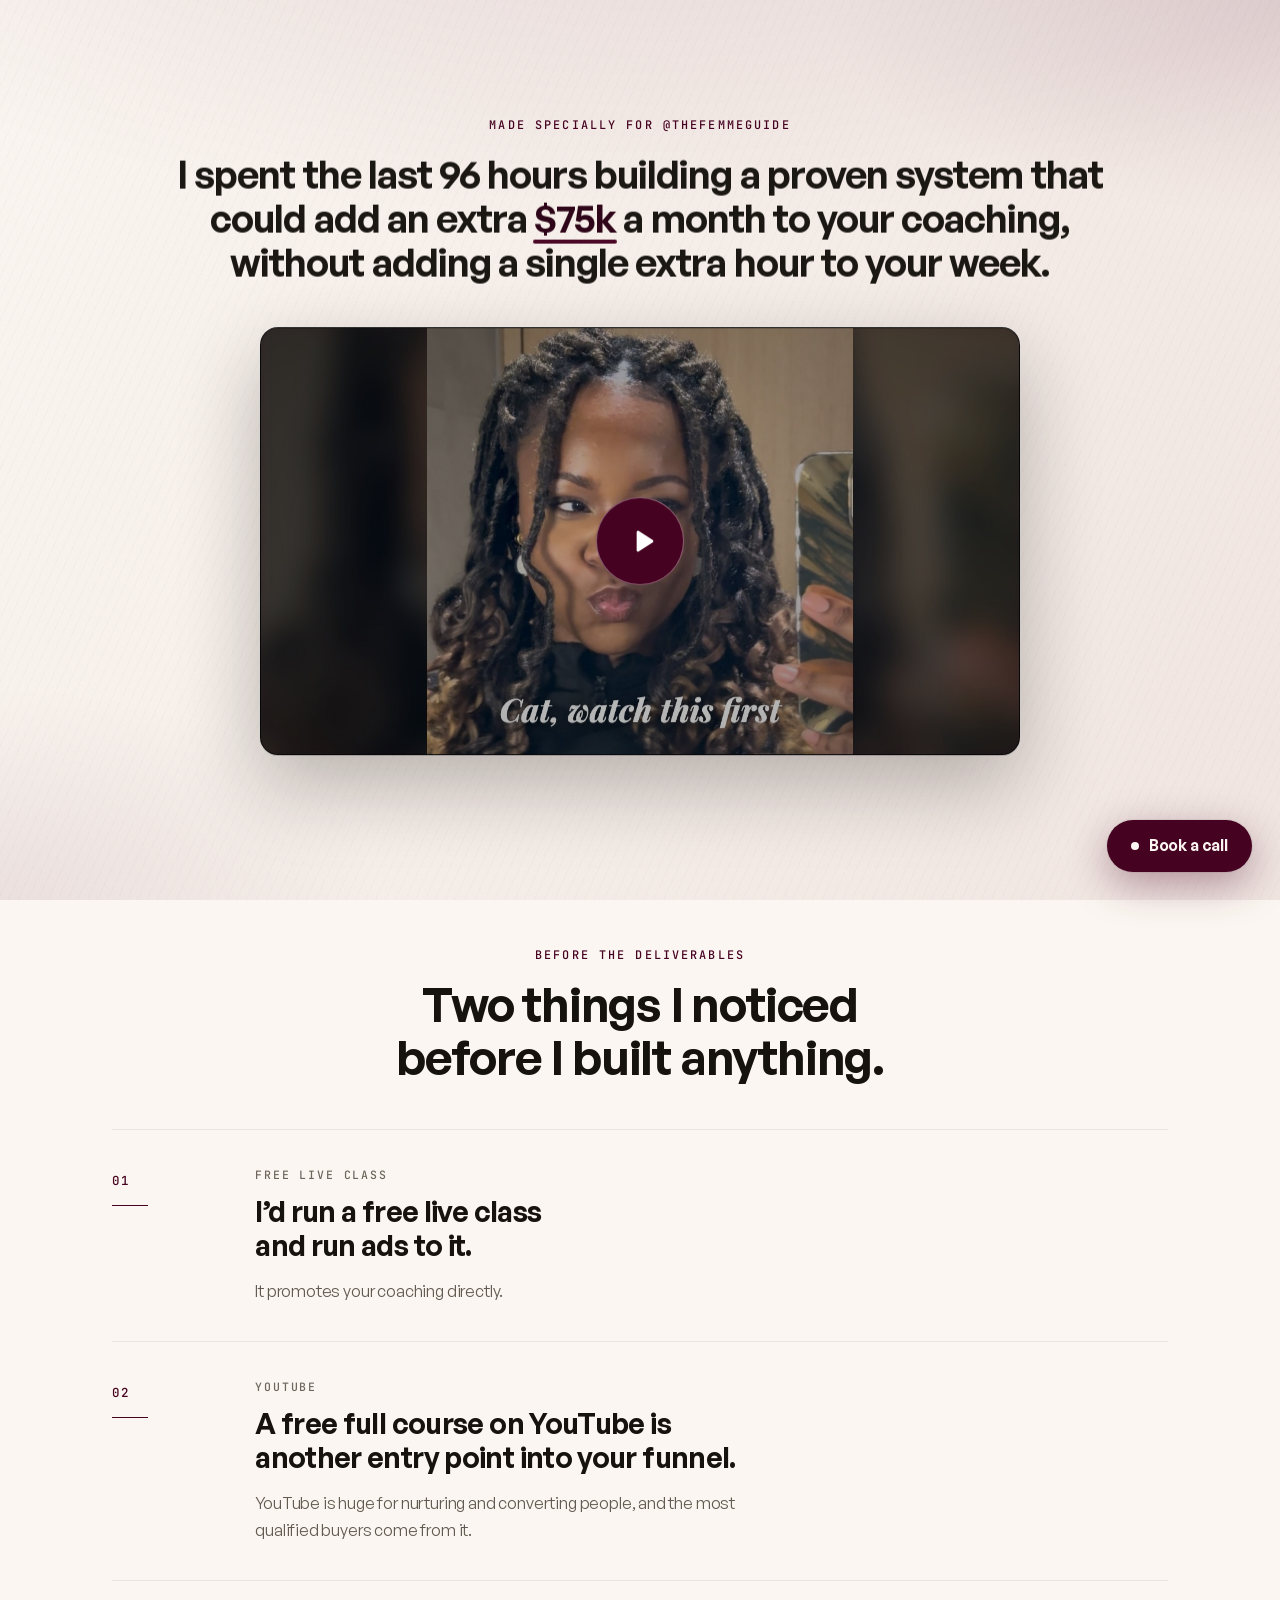
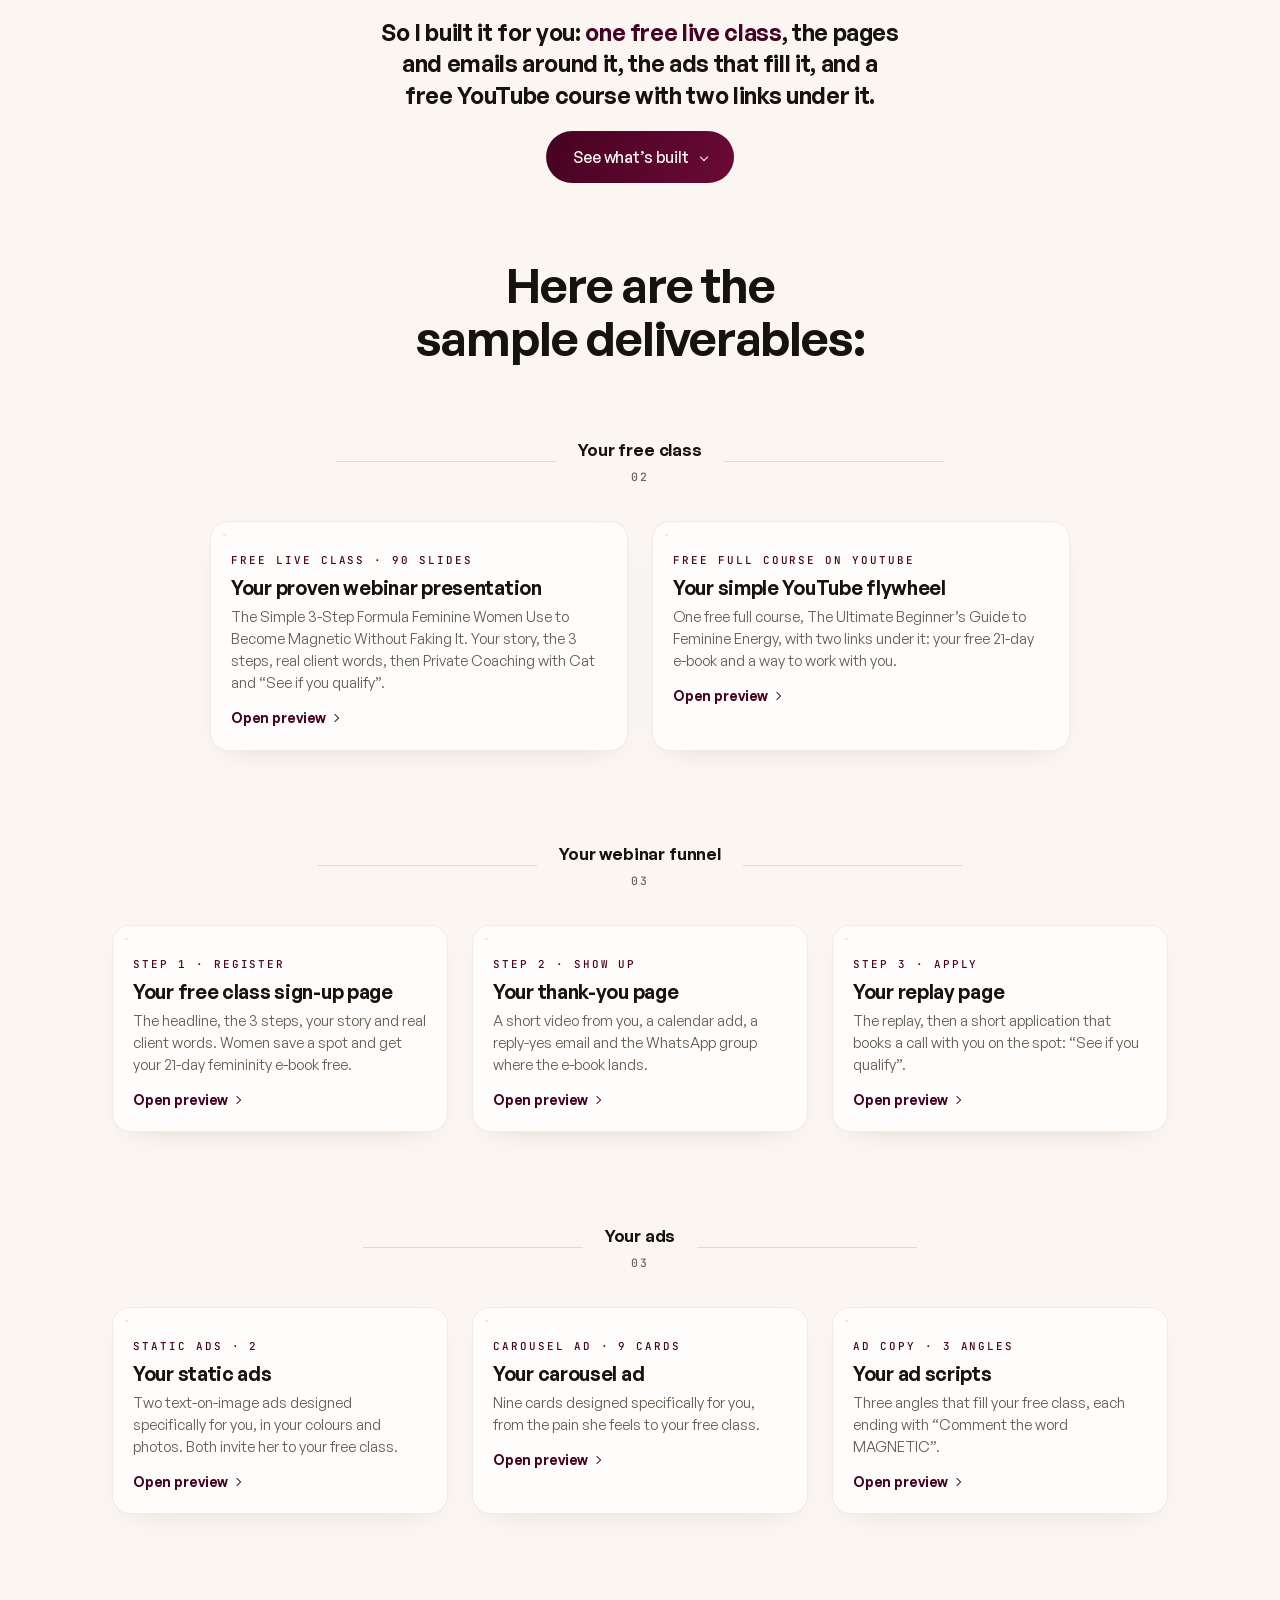
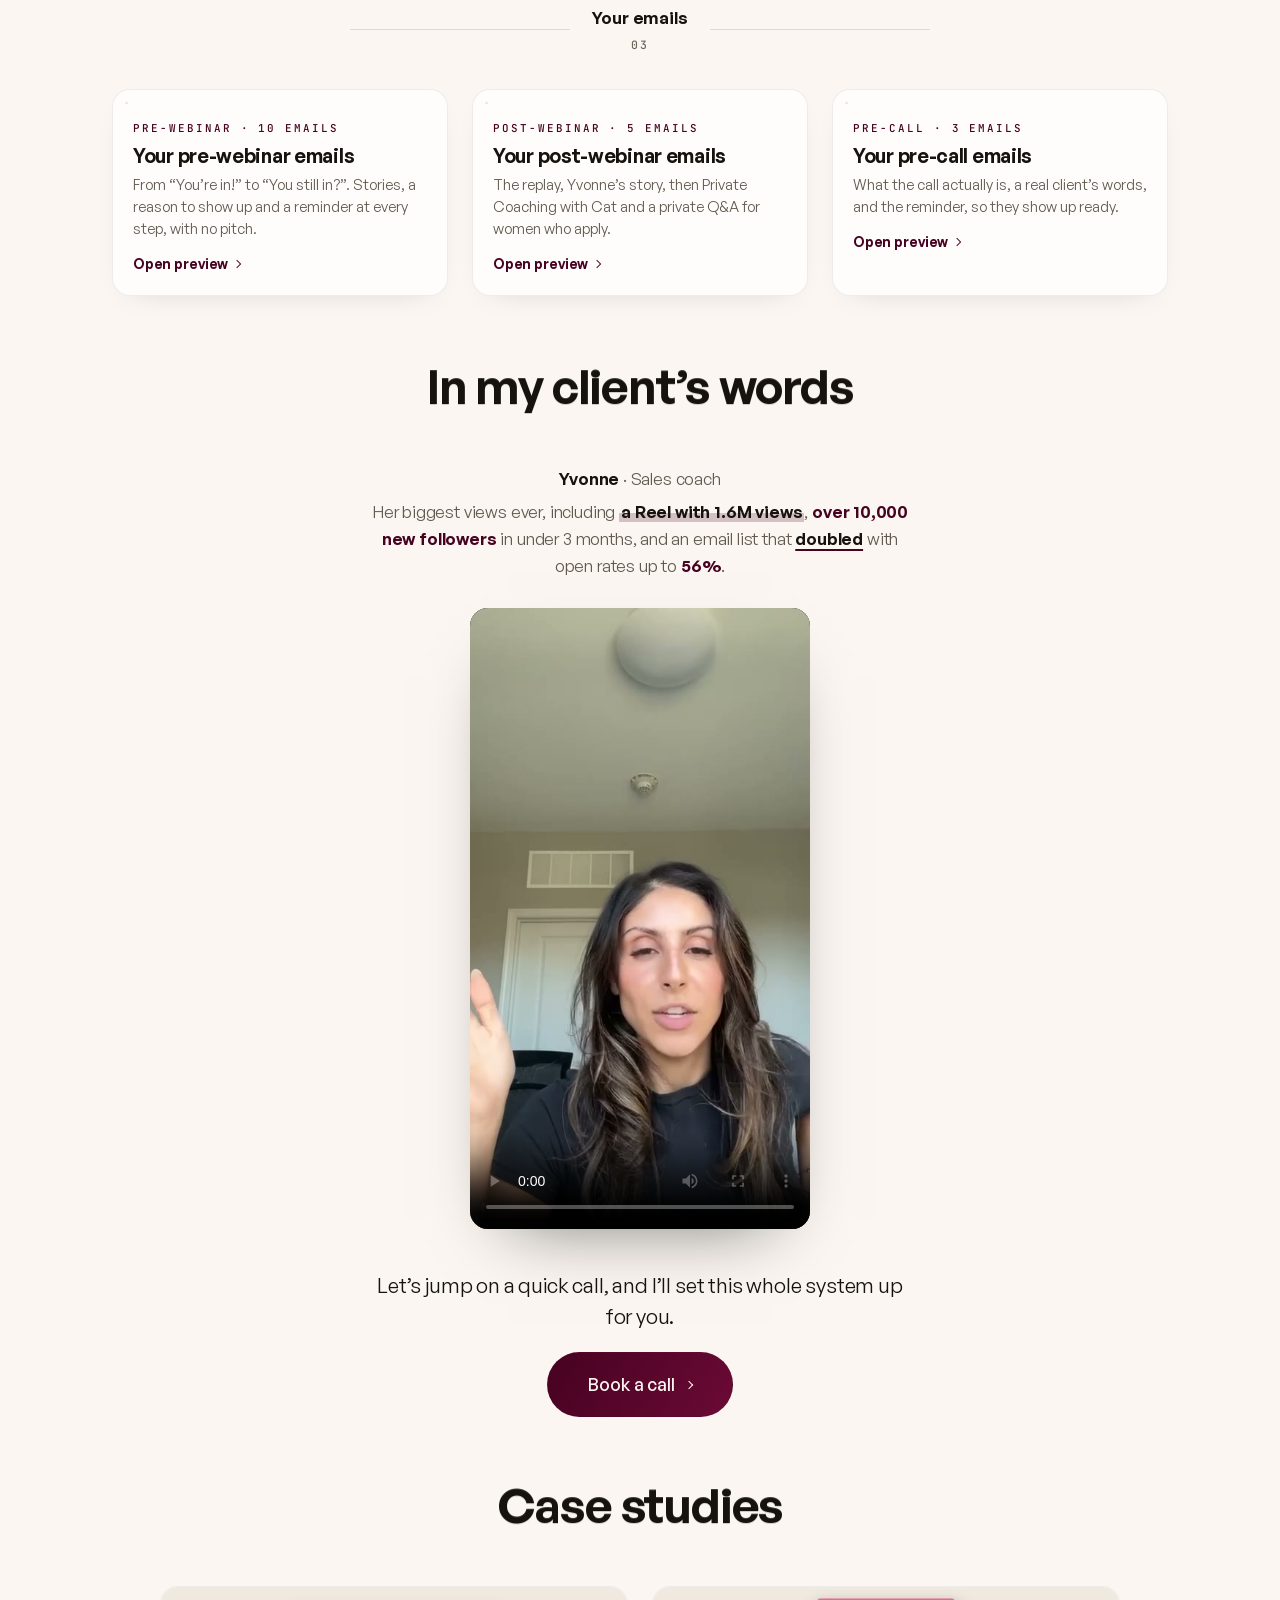
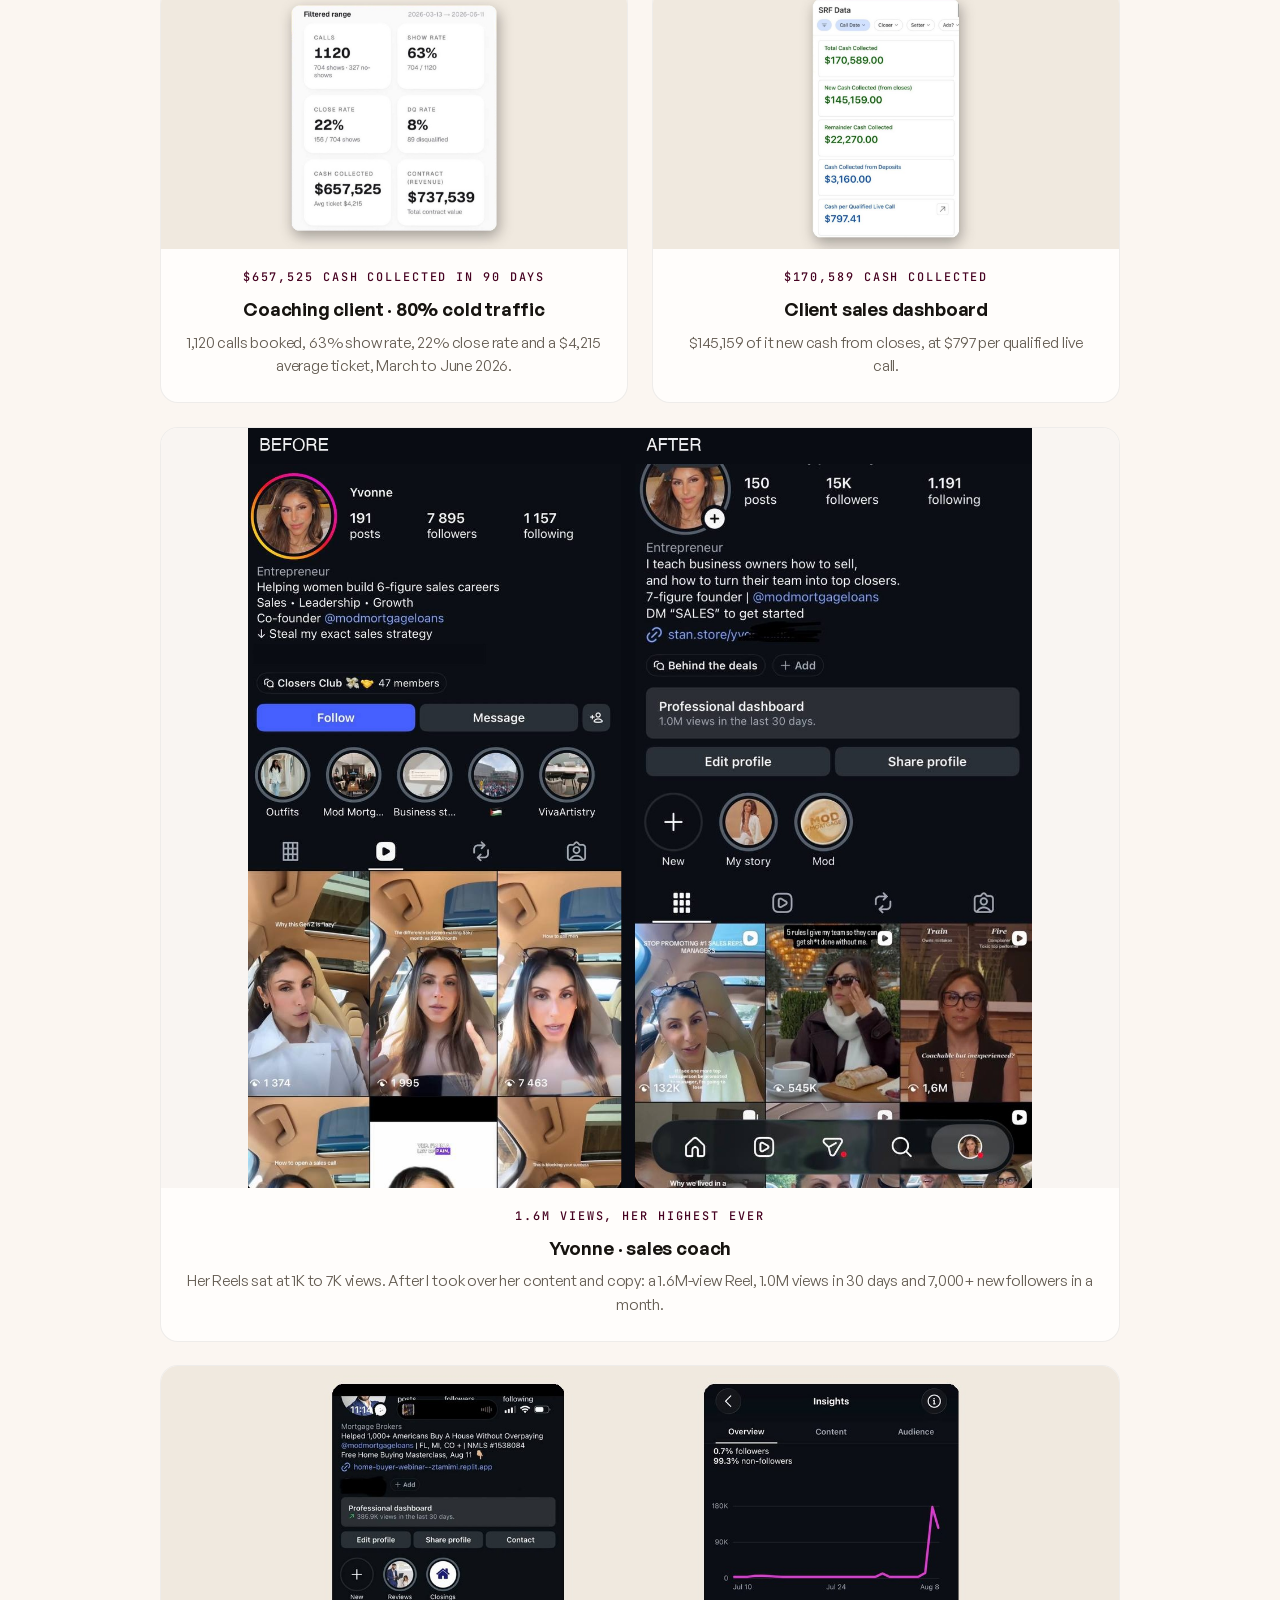
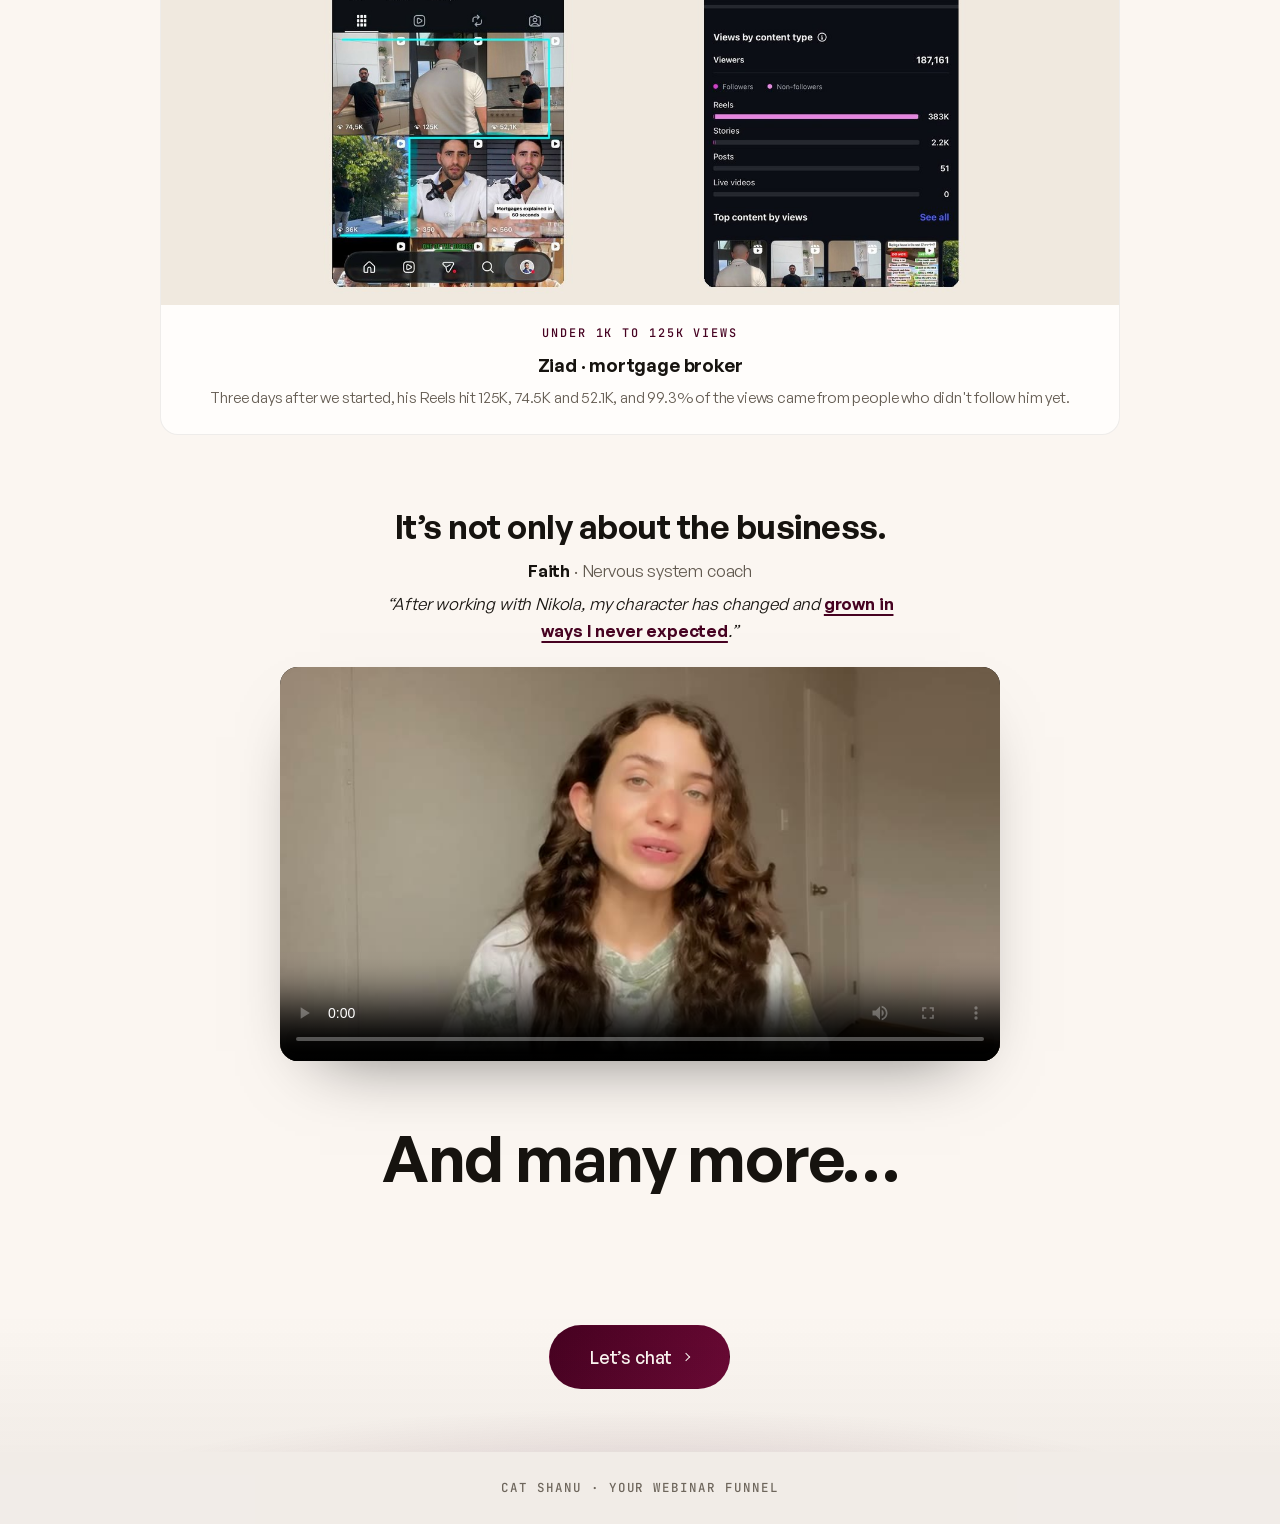
==== index.html @ 3c9f4359 "Hub money figure: $75k a month Co-Authored-By: Claude Opus 5.5 <noreply@anthropic.com>" ====
<!doctype html>
<html lang="en">
<head>
  <meta charset="utf-8" />
  <meta name="viewport" content="width=device-width, initial-scale=1" />
  <title>Cat Webinar Funnel</title>
  <meta name="description" content="Cat, adding an extra $75k a month to your coaching" />
  <meta name="robots" content="noindex" />
  <meta property="og:title" content="Cat, adding an extra $75k a month to your coaching" />
  <meta property="og:description" content="Cat, adding an extra $75k a month to your coaching" />
  <meta property="og:image" content="https://nikola424.github.io/for-catshanu/og.png?v=2" />
  <meta property="og:image:width" content="1200" />
  <meta property="og:image:height" content="630" />
  <meta property="og:url" content="https://nikola424.github.io/for-catshanu/" />
  <meta property="og:type" content="website" />
  <meta name="twitter:card" content="summary_large_image" />
  <meta name="twitter:title" content="Cat, adding an extra $75k a month to your coaching" />
  <meta name="twitter:image" content="https://nikola424.github.io/for-catshanu/og.png?v=2" />
  <!-- Generated per build from the PROSPECT'S logo: node scripts/make_favicon.js {folder} -->
  <link rel="icon" href="assets/img/favicon.png" type="image/png" />
  <link rel="apple-touch-icon" href="assets/img/apple-touch-icon.png" />
  <script>document.documentElement.className += " js";</script>
  <link rel="preconnect" href="https://calendly.com" crossorigin />
  <link rel="preconnect" href="https://assets.calendly.com" crossorigin />
  <link rel="stylesheet" href="assets/vendor/lenis.css" />
  <link rel="stylesheet" href="styles.css?v=2" />
  <script>
    /* ================= SENDER OPTIONS (edit these, nothing else) =================
       heroEmbed   : Loom share URL, Wistia media id/URL, or any iframe src. Empty = native player (assets/video/hero.mp4).
       calendly    : your Calendly event URL. Embedded inline in the "Book a call" section.
       mode        : "funnel" (default, prospect already sells high ticket)
                     | "unaware" (no high-ticket offer yet: shows the designed offer card, swaps the headline, and adds the on-page bridge that walks the creator from "what problem?" to "show me the funnel").
       brand       : optional agency branding. logo (path/URL) and/or name for the top-left lockup; url; footer line.
       caseStudies : optional. [{ youtube: "VIDEO_ID" | image: "path", result: "$48k in 30 days", title: "...", text: "..." }]
    ============================================================================== */
    window.PITCH_CONFIG = {
      heroEmbed: "",
      calendly: "https://calendly.com/nikola-monetisebetter/discovery",
      mode: (new URLSearchParams(location.search).get("mode") || "funnel"),
      brand: { logo: "", name: "", url: "", footer: "" },
      caseStudies: [
        { image: "assets/img/cases/funnel-90d.jpg", result: "$657,525 cash collected in 90 days", title: "Coaching client · 80% cold traffic", text: "1,120 calls booked, 63% show rate, 22% close rate and a $4,215 average ticket, March to June 2026." },
        { image: "assets/img/cases/cash-dashboard.jpg", result: "$170,589 cash collected", title: "Client sales dashboard", text: "$145,159 of it new cash from closes, at $797 per qualified live call." },
        { wide: true, image: "assets/img/cases/yvonne.jpg", result: "1.6M views, her highest ever", title: "Yvonne · sales coach", text: "Her Reels sat at 1K to 7K views. After I took over her content and copy: a 1.6M-view Reel, 1.0M views in 30 days and 7,000+ new followers in a month." },
        { wide: true, image: "assets/img/cases/ziad.jpg", result: "Under 1K to 125K views", title: "Ziad · mortgage broker", text: "Three days after we started, his Reels hit 125K, 74.5K and 52.1K, and 99.3% of the views came from people who didn't follow him yet." }
      ]
    };
  </script>
<script data-topfix>try{if("scrollRestoration" in history)history.scrollRestoration="manual"}catch(e){}addEventListener("load",function(){if(!location.hash){scrollTo(0,0);setTimeout(function(){scrollTo(0,0)},50)}});</script>
<style>.cal-direct{text-align:center;margin-top:16px;font-size:.9rem;opacity:.75}.cal-direct a{text-decoration:underline}</style>
</head>
<body>
  <main id="top">
    <!-- ============================ HERO ============================ -->
    <section class="hero section" id="hero">
      <div class="agency-bar" id="agency-bar"></div>

      <!-- photo-swarm signature: overlay above the already-visible hero, pointer-events none -->
      <div class="swarm" id="swarm" aria-hidden="true">
        <div class="swarm__ph" style="--ox:-60vw;--oy:-40vh;--ix:-34vw;--iy:-18vh;--r:-8deg;left:50%;top:50%"><img src="assets/img/swarm-1.jpg?v=4" alt="" /></div>
        <div class="swarm__ph" style="--ox:60vw;--oy:-40vh;--ix:30vw;--iy:-18vh;--r:8deg;left:50%;top:50%"><img src="assets/img/swarm-2.jpg?v=4" alt="" /></div>
        <div class="swarm__ph" style="--ox:-70vw;--oy:10vh;--ix:-38vw;--iy:8vh;--r:-5deg;left:50%;top:50%"><img src="assets/img/swarm-3.jpg?v=4" alt="" /></div>
        <div class="swarm__ph" style="--ox:70vw;--oy:10vh;--ix:34vw;--iy:8vh;--r:5deg;left:50%;top:50%"><img src="assets/img/swarm-4.jpg?v=4" alt="" /></div>
        <div class="swarm__ph" style="--ox:-55vw;--oy:60vh;--ix:-26vw;--iy:34vh;--r:-6deg;left:50%;top:50%"><img src="assets/img/swarm-5.jpg?v=4" alt="" /></div>
        <div class="swarm__ph" style="--ox:55vw;--oy:60vh;--ix:22vw;--iy:34vh;--r:6deg;left:50%;top:50%"><img src="assets/img/swarm-6.jpg?v=4" alt="" /></div>
      </div>

      <div class="hero__inner container">
        <p class="eyebrow reveal">Made specially for @thefemmeguide</p>
        <h1 class="hero__title reveal" data-mode="funnel">I spent the last 96 hours building a proven system that could add an extra <span class="mark">$75k</span> a month to your coaching, without adding a single extra hour to your week.</h1>

        <!-- Hero video: Loom / Wistia embed when PITCH_CONFIG.heroEmbed is set, else the native player -->
        <div class="hplayer reveal">
          <div class="hplayer__stage" id="hp-stage" data-state="idle">
            <video class="hplayer__video" id="hp-video" playsinline preload="metadata" muted
                   poster="assets/img/hero-poster.jpg?v=6">
              <source src="assets/video/hero.mp4" type="video/mp4" />
              <track id="hp-track" kind="captions" src="assets/video/hero.vtt" srclang="en" label="English" />
            </video>

            <span class="hplayer__scrim" aria-hidden="true"></span>

            <button class="hplayer__big" id="hp-big" type="button" aria-label="Play video">
              <span class="hplayer__big-glow" aria-hidden="true"></span>
              <svg viewBox="0 0 24 24" aria-hidden="true"><path d="M8 5.14v13.72a1 1 0 0 0 1.53.85l10.5-6.86a1 1 0 0 0 0-1.7L9.53 4.3A1 1 0 0 0 8 5.14z"/></svg>
            </button>

            <div class="hplayer__cc" id="hp-cc-text" aria-live="polite"></div>

            <div class="hplayer__bar" id="hp-bar">
              <button class="hp-btn hp-btn--pp" id="hp-play" type="button" aria-label="Play / pause">
                <svg class="hp-i-pause" viewBox="0 0 24 24" aria-hidden="true"><rect x="6" y="5" width="4" height="14" rx="1.2"/><rect x="14" y="5" width="4" height="14" rx="1.2"/></svg>
                <svg class="hp-i-play" viewBox="0 0 24 24" aria-hidden="true"><path d="M8 5.14v13.72a1 1 0 0 0 1.53.85l10.5-6.86a1 1 0 0 0 0-1.7L9.53 4.3A1 1 0 0 0 8 5.14z"/></svg>
              </button>
              <span class="hp-time" id="hp-cur">0:00</span>
              <div class="hp-scrub" id="hp-scrub" role="slider" aria-label="Seek" aria-valuemin="0" aria-valuemax="100" aria-valuenow="0" tabindex="0">
                <div class="hp-scrub__track"><div class="hp-scrub__buf" id="hp-buf"></div><div class="hp-scrub__fill" id="hp-fill"></div></div>
                <div class="hp-scrub__knob" id="hp-knob"></div>
              </div>
              <span class="hp-time hp-time--dur" id="hp-dur">0:00</span>
              <div class="hp-speed">
                <button class="hp-btn hp-btn--speed" id="hp-speed-btn" type="button" aria-label="Playback speed">1.5&times;</button>
                <div class="hp-speed__menu" id="hp-speed-menu" role="menu">
                  <button data-rate="1" type="button" role="menuitem">1&times;</button>
                  <button data-rate="1.25" type="button" role="menuitem">1.25&times;</button>
                  <button data-rate="1.5" class="is-on" type="button" role="menuitem">1.5&times;</button>
                  <button data-rate="2" type="button" role="menuitem">2&times;</button>
                </div>
              </div>
              <button class="hp-btn hp-btn--mute" id="hp-mute" type="button" aria-label="Unmute" aria-pressed="false">
                <svg class="hp-i-muted" viewBox="0 0 24 24" aria-hidden="true"><path d="M4 9v6h4l5 4V5L8 9H4z"/><path d="M17 9.5l4.5 5M21.5 9.5l-4.5 5"/></svg>
                <svg class="hp-i-sound" viewBox="0 0 24 24" aria-hidden="true"><path d="M4 9v6h4l5 4V5L8 9H4z"/><path d="M16.5 8.5a5 5 0 0 1 0 7M19 6a9 9 0 0 1 0 12"/></svg>
              </button>
              <button class="hp-btn hp-btn--full" id="hp-full" type="button" aria-label="Fullscreen">
                <svg viewBox="0 0 24 24" aria-hidden="true"><path d="M8 4H4v4M16 4h4v4M8 20H4v-4M16 20h4v-4"/></svg>
              </button>
            </div>
          </div>
        </div>

        <div class="hero__actions reveal">
          <a class="btn btn--ghost" href="#bridge" data-mode="funnel">Start here <span class="arrow-down" aria-hidden="true"></span></a>
        </div>
      </div>
    </section>

    


    <!-- ====================== AUDIT / BRIDGE ====================== -->
    <section class="section bridge" id="bridge">
      <div class="container">
        <div class="bridge__head">
          <p class="eyebrow reveal">Before the deliverables</p>
          <h2 class="section__title bridge__title reveal">Two things I noticed<br />before I built anything.</h2>
        </div>

        <article class="beat reveal">
          <div class="beat__num"><span class="beat__idx">01</span><span class="beat__rule"></span></div>
          <div class="beat__copy">
            <p class="beat__kicker">Free live class</p>
            <h3 class="beat__title">I&rsquo;d run a free live class and run ads to it.</h3>
            <p class="beat__text">It promotes your coaching directly.</p>
          </div>
        </article>
        <article class="beat reveal">
          <div class="beat__num"><span class="beat__idx">02</span><span class="beat__rule"></span></div>
          <div class="beat__copy">
            <p class="beat__kicker">YouTube</p>
            <h3 class="beat__title">A free full course on YouTube is another entry point into your funnel.</h3>
            <p class="beat__text">YouTube is huge for nurturing and converting people, and the most qualified buyers come from it.</p>
          </div>
        </article>
        <div class="bridge__close reveal">
          <p class="bridge__closing">So I built it for you: <span class="hl">one free live class</span>, the pages and emails around it, the ads that fill it, and a free YouTube course with two links under it.</p>
          <a class="btn btn--primary" href="#deliverables">See what&rsquo;s built <span class="arrow-down" aria-hidden="true"></span></a>
        </div>
      </div>
    </section>

    <!-- ======================= DELIVERABLES ======================== -->
    <section class="section deliverables" id="deliverables">
      <div class="container">
        <h2 class="section__title deliverables__title reveal" data-mode="funnel">Here are the<br />sample deliverables:</h2>

        <div class="group">
          <div class="group__head reveal">
            <span class="group__rule"></span>
            <span class="group__meta"><span class="group__label">Your free class</span><span class="group__count">02</span></span>
            <span class="group__rule"></span>
          </div>
          <div class="grid grid--2">
            <button class="pcard reveal" data-title="Your proven webinar presentation" data-embed="webinar/?v=21" data-noanim>
              <span class="thumb"><span class="thumb__bar"><i></i><i></i><i></i><span class="thumb__url">90 slides · click to advance</span></span><img class="thumb__img" src="assets/img/webinar-preview.jpg?v=22" alt="Your proven webinar presentation preview" loading="lazy" /></span>
              <span class="pcard__body"><span><span class="pcard__kicker">Free live class · 90 slides</span><span class="pcard__title">Your proven webinar presentation</span><span class="pcard__desc">The Simple 3-Step Formula Feminine Women Use to Become Magnetic Without Faking It. Your story, the 3 steps, real client words, then Private Coaching with Cat and &ldquo;See if you qualify&rdquo;.</span></span><span class="pcard__link">Open preview <span class="arrow" aria-hidden="true"></span></span></span>
            </button>
            <button class="pcard reveal" data-title="Your simple YouTube flywheel" data-embed="youtube-flywheel/?v=20">
              <span class="thumb"><span class="thumb__bar"><i></i><i></i><i></i><span class="thumb__url">your free full course</span></span><img class="thumb__img" src="assets/img/flywheel-preview.jpg?v=22" alt="Your simple YouTube flywheel preview" loading="lazy" /></span>
              <span class="pcard__body"><span><span class="pcard__kicker">Free full course on YouTube</span><span class="pcard__title">Your simple YouTube flywheel</span><span class="pcard__desc">One free full course, The Ultimate Beginner&rsquo;s Guide to Feminine Energy, with two links under it: your free 21-day e-book and a way to work with you.</span></span><span class="pcard__link">Open preview <span class="arrow" aria-hidden="true"></span></span></span>
            </button>
          </div>
        </div>
        <div class="group">
          <div class="group__head reveal">
            <span class="group__rule"></span>
            <span class="group__meta"><span class="group__label">Your webinar funnel</span><span class="group__count">03</span></span>
            <span class="group__rule"></span>
          </div>
          <div class="grid grid--3">
            <button class="pcard reveal" data-title="Your free class sign-up page" data-embed="register/?v=20">
              <span class="thumb"><span class="thumb__bar"><i></i><i></i><i></i><span class="thumb__url">thefemmeguide.mykajabi.com/free-class</span></span><img class="thumb__img" src="assets/img/register-preview.jpg?v=21" alt="Your free class sign-up page preview" loading="lazy" /></span>
              <span class="pcard__body"><span><span class="pcard__kicker">Step 1 · Register</span><span class="pcard__title">Your free class sign-up page</span><span class="pcard__desc">The headline, the 3 steps, your story and real client words. Women save a spot and get your 21-day femininity e-book free.</span></span><span class="pcard__link">Open preview <span class="arrow" aria-hidden="true"></span></span></span>
            </button>
            <button class="pcard reveal" data-title="Your thank-you page" data-embed="thank-you/?v=20">
              <span class="thumb"><span class="thumb__bar"><i></i><i></i><i></i><span class="thumb__url">thefemmeguide.mykajabi.com/youre-in</span></span><img class="thumb__img" src="assets/img/thankyou-preview.jpg?v=21" alt="Your thank-you page preview" loading="lazy" /></span>
              <span class="pcard__body"><span><span class="pcard__kicker">Step 2 · Show up</span><span class="pcard__title">Your thank-you page</span><span class="pcard__desc">A short video from you, a calendar add, a reply-yes email and the WhatsApp group where the e-book lands.</span></span><span class="pcard__link">Open preview <span class="arrow" aria-hidden="true"></span></span></span>
            </button>
            <button class="pcard reveal" data-title="Your replay page" data-embed="replay/?v=20">
              <span class="thumb"><span class="thumb__bar"><i></i><i></i><i></i><span class="thumb__url">thefemmeguide.mykajabi.com/replay</span></span><img class="thumb__img" src="assets/img/replay-preview.jpg?v=22" alt="Your replay page preview" loading="lazy" /></span>
              <span class="pcard__body"><span><span class="pcard__kicker">Step 3 · Apply</span><span class="pcard__title">Your replay page</span><span class="pcard__desc">The replay, then a short application that books a call with you on the spot: &ldquo;See if you qualify&rdquo;.</span></span><span class="pcard__link">Open preview <span class="arrow" aria-hidden="true"></span></span></span>
            </button>
          </div>
        </div>

        <div class="group">
          <div class="group__head reveal">
            <span class="group__rule"></span>
            <span class="group__meta"><span class="group__label">Your ads</span><span class="group__count">03</span></span>
            <span class="group__rule"></span>
          </div>
          <div class="grid grid--3">
            <button class="pcard reveal" data-title="Your static ad" data-embed="static-ad/?v=23" data-noanim>
              <span class="thumb"><span class="thumb__bar"><i></i><i></i><i></i><span class="thumb__url">Sponsored · in feed</span></span><img class="thumb__img" src="assets/img/staticad-preview.jpg?v=24" alt="Your static ad preview" loading="lazy" /></span>
              <span class="pcard__body"><span><span class="pcard__kicker">Static ads · 2</span><span class="pcard__title">Your static ads</span><span class="pcard__desc">Two text-on-image ads designed specifically for you, in your colours and photos. Both invite her to your free class.</span></span><span class="pcard__link">Open preview <span class="arrow" aria-hidden="true"></span></span></span>
            </button>
            <button class="pcard reveal" data-title="Your carousel ad" data-embed="carousel/?v=23" data-noanim>
              <span class="thumb"><span class="thumb__bar"><i></i><i></i><i></i><span class="thumb__url">Sponsored · 9 cards</span></span><img class="thumb__img" src="assets/img/carousel-preview.jpg?v=24" alt="Your carousel ad preview" loading="lazy" /></span>
              <span class="pcard__body"><span><span class="pcard__kicker">Carousel ad · 9 cards</span><span class="pcard__title">Your carousel ad</span><span class="pcard__desc">Nine cards designed specifically for you, from the pain she feels to your free class.</span></span><span class="pcard__link">Open preview <span class="arrow" aria-hidden="true"></span></span></span>
            </button>
            <button class="pcard reveal" data-title="Your ad scripts" data-embed="ad-scripts/?v=23" data-noanim>
              <span class="thumb"><span class="thumb__bar"><i></i><i></i><i></i><span class="thumb__url">3 scripts · copy ready</span></span><img class="thumb__img" src="assets/img/adscripts-preview.jpg?v=21" alt="Your ad scripts preview" loading="lazy" /></span>
              <span class="pcard__body"><span><span class="pcard__kicker">Ad copy · 3 angles</span><span class="pcard__title">Your ad scripts</span><span class="pcard__desc">Three angles that fill your free class, each ending with &ldquo;Comment the word MAGNETIC&rdquo;.</span></span><span class="pcard__link">Open preview <span class="arrow" aria-hidden="true"></span></span></span>
            </button>
          </div>
        </div>

        <div class="group">
          <div class="group__head reveal">
            <span class="group__rule"></span>
            <span class="group__meta"><span class="group__label">Your emails</span><span class="group__count">03</span></span>
            <span class="group__rule"></span>
          </div>
          <div class="grid grid--3">
            <button class="pcard reveal" data-title="Your pre-webinar emails" data-embed="pre-webinar/?v=20" data-noanim>
              <span class="thumb"><span class="thumb__bar"><i></i><i></i><i></i><span class="thumb__url">10 emails · sign-up to live</span></span><img class="thumb__img" src="assets/img/emails-pre-preview.jpg?v=21" alt="Your pre-webinar emails preview" loading="lazy" /></span>
              <span class="pcard__body"><span><span class="pcard__kicker">Pre-webinar · 10 emails</span><span class="pcard__title">Your pre-webinar emails</span><span class="pcard__desc">From &ldquo;You&rsquo;re in!&rdquo; to &ldquo;You still in?&rdquo;. Stories, a reason to show up and a reminder at every step, with no pitch.</span></span><span class="pcard__link">Open preview <span class="arrow" aria-hidden="true"></span></span></span>
            </button>
            <button class="pcard reveal" data-title="Your post-webinar emails" data-embed="post-webinar/?v=20" data-noanim>
              <span class="thumb"><span class="thumb__bar"><i></i><i></i><i></i><span class="thumb__url">5 emails · replay to apply</span></span><img class="thumb__img" src="assets/img/emails-post-preview.jpg?v=21" alt="Your post-webinar emails preview" loading="lazy" /></span>
              <span class="pcard__body"><span><span class="pcard__kicker">Post-webinar · 5 emails</span><span class="pcard__title">Your post-webinar emails</span><span class="pcard__desc">The replay, Yvonne&rsquo;s story, then Private Coaching with Cat and a private Q&amp;A for women who apply.</span></span><span class="pcard__link">Open preview <span class="arrow" aria-hidden="true"></span></span></span>
            </button>
            <button class="pcard reveal" data-title="Your pre-call emails" data-embed="pre-call/?v=20" data-noanim>
              <span class="thumb"><span class="thumb__bar"><i></i><i></i><i></i><span class="thumb__url">3 emails · booked to call</span></span><img class="thumb__img" src="assets/img/emails-call-preview.jpg?v=21" alt="Your pre-call emails preview" loading="lazy" /></span>
              <span class="pcard__body"><span><span class="pcard__kicker">Pre-call · 3 emails</span><span class="pcard__title">Your pre-call emails</span><span class="pcard__desc">What the call actually is, a real client&rsquo;s words, and the reminder, so they show up ready.</span></span><span class="pcard__link">Open preview <span class="arrow" aria-hidden="true"></span></span></span>
            </button>
          </div>
        </div>
      </div>
    </section>

    <!-- ========================= CASE STUDIES (optional) ========================= -->

    <!-- ========================= CLIENT TESTIMONIAL ========================= -->
    <section class="section testimonial" id="testimonial">
      <div class="container">
        <h2 class="section__title case-studies__title reveal">In my client&rsquo;s words</h2>
        <div class="vt-head reveal">
          <p class="vt-who"><b>Yvonne</b> &middot; Sales coach</p>
          <p class="vt-desc">Her biggest views ever, including <span class="hl-bg">a Reel with 1.6M views</span>, <span class="hl">over 10,000 new followers</span> in under 3 months, and an email list that <u class="ul">doubled</u> with open rates up to <span class="hl">56%</span>.</p>
        </div>
        <figure class="vt reveal">
          <video controls playsinline preload="metadata" poster="assets/img/testimonial-poster.jpg" src="assets/video/testimonial.mp4"></video>
        </figure>
        <div class="vt-cta reveal"><p class="vt-cta__line">Let&rsquo;s jump on a quick call, and I&rsquo;ll set this whole system up for you.</p><a class="btn btn--primary" href="https://calendly.com/nikola-monetisebetter/discovery" target="_blank" rel="noopener">Book a call <span class="arrow" aria-hidden="true"></span></a></div>
      </div>
      <style>
        .vt-cta { display: flex; flex-direction: column; align-items: center; gap: 20px; margin-top: 40px; text-align: center; }
        .vt-cta__line { margin: 0; max-width: 46ch; font-size: clamp(1.1rem, 2.2vw, 1.3rem); line-height: 1.5; color: var(--text); }
        .vt-cta .btn { font-size: 1.1rem; padding: 18px 40px; }
        .testimonial { padding-top: 0; }
        .vt-head { max-width: 760px; margin: 0 auto 28px; text-align: center; display: grid; gap: 8px; }
        .vt-who { margin: 0; font-size: 1.05rem; color: var(--text-2); }
        .vt-who b { color: var(--text); }
        .vt-desc { margin: 0 auto; max-width: 54ch; font-size: 1.05rem; line-height: 1.6; color: var(--text-2); }
        .vt-desc .hl, .vt-desc .hl-bg, .vt-desc .ul { font-weight: 700; color: var(--text); }
        .vt-desc .hl { color: var(--accent); }
        .vt-desc .hl-bg { background: linear-gradient(transparent 55%, color-mix(in srgb, var(--accent) 22%, transparent) 55%); padding: 0 2px; }
        .vt-desc .ul { text-decoration: underline; text-decoration-color: var(--accent); text-decoration-thickness: 2px; text-underline-offset: 4px; }
        .vt { max-width: 340px; margin: 0 auto; display: grid; gap: 16px; }
        .vt video { width: 100%; aspect-ratio: 464 / 848; border-radius: var(--radius); background: #000; display: block; box-shadow: 0 30px 70px -40px rgba(0,0,0,.6); }
        .vt figcaption { text-align: center; font-size: 1rem; line-height: 1.55; color: var(--text-2); }
      </style>
    </section>

    <!-- ============================ BOOK A CALL ============================ -->

    <section class="section case-studies" id="case-studies">
      <div class="container">
        <h2 class="section__title case-studies__title reveal">Case studies</h2>
        <div class="cs-grid"></div>
        <div class="faith reveal">
          <p class="faith-k">It&rsquo;s not only about the business.</p>
          <p class="faith-who"><b>Faith</b> &middot; Nervous system coach</p>
          <p class="faith-desc">&ldquo;After working with Nikola, my character has changed and <span class="fu fu--b">grown in ways I never expected</span>.&rdquo;</p>
          <video controls playsinline preload="metadata" poster="assets/img/faith-poster.jpg" src="assets/video/faith.mp4"></video>
        </div>
        <style>
          .faith { max-width: 720px; margin: clamp(48px, 8vh, 80px) auto 0; text-align: center; display: grid; gap: 8px; }
          .faith-k { margin: 0 0 4px; font-family: var(--display); font-weight: 700; font-size: clamp(1.5rem, 3.5vw, 2.1rem); letter-spacing: -0.015em; line-height: 1.15; color: var(--text); }
          .faith-who { margin: 0; font-size: 1.05rem; color: var(--text-2); }
          .faith-who b { color: var(--text); }
          .faith-desc { margin: 0 auto 14px; max-width: 54ch; font-size: 1.05rem; line-height: 1.6; color: var(--text-2); }
          .faith-desc { font-style: italic; color: var(--text); }
          .faith .fu { text-decoration: underline; text-decoration-color: var(--accent); text-decoration-thickness: 3px; text-underline-offset: 6px; }
          .faith .fu--b { font-weight: 700; font-style: normal; color: var(--accent); text-decoration-thickness: 2px; text-underline-offset: 4px; }
          .faith video { width: 100%; aspect-ratio: 848 / 464; border-radius: var(--radius); background: #000; display: block; box-shadow: 0 30px 70px -40px rgba(0,0,0,.6); }
        </style>
        <p class="cs-more reveal">And many more&hellip;</p>
        <style>.cs-more { margin: clamp(40px, 7vh, 72px) 0 0; text-align: center; font-family: var(--display); font-weight: 700; font-size: clamp(2.2rem, 6vw, 4rem); letter-spacing: -0.02em; line-height: 1.05; color: var(--text); }</style>
      </div>
    </section>

    <section class="section cta" id="cta">
      <div class="container cta__wrap">
        <a class="btn btn--primary cta__btn reveal" href="https://calendly.com/nikola-monetisebetter/discovery" target="_blank" rel="noopener">Let&rsquo;s chat <span class="arrow" aria-hidden="true"></span></a>
        <style>.cta__btn { margin-top: 8px; font-size: 1.1rem; padding: 18px 40px; }</style>
      </div>
    </section>
  </main>

  <!-- ========================== STICKY CTA ======================== -->
  <a class="stickycta" id="sticky-cta" href="https://calendly.com/nikola-monetisebetter/discovery" target="_blank" rel="noopener">
    <span class="stickycta__dot" aria-hidden="true"></span>
    <span class="stickycta__label">Book a call</span>
  </a>

  <!-- ============================ FOOTER ========================== -->
  <footer class="footer">
    <div class="container footer__inner">
      <span class="footer__note" id="footer-note">Cat Shanu · Your webinar funnel</span>
    </div>
  </footer>

  <!-- ============================ LIGHTBOX ======================== -->
  <div class="lightbox" id="lightbox" aria-hidden="true" role="dialog" aria-modal="true" aria-label="Deliverable preview">
    <button class="lightbox__close" id="lightbox-close" aria-label="Close preview">&times;</button>
    <div class="lightbox__inner">
      <div class="lightbox__stage" id="lightbox-stage"></div>
      <p class="lightbox__title" id="lightbox-title"></p>
    </div>
  </div>

  <script>
    // mode switch (funnel | unaware): an element shows when its data-mode list contains the mode
    (function () {
      var m = (window.PITCH_CONFIG && window.PITCH_CONFIG.mode) || "funnel";
      document.querySelectorAll("[data-mode]").forEach(function (el) { el.hidden = el.getAttribute("data-mode").split(/\s+/).indexOf(m) === -1; });
    })();
  </script>
  <script src="assets/vendor/lenis.min.js"></script>
  <script src="assets/vendor/gsap.min.js"></script>
  <script src="assets/vendor/ScrollTrigger.min.js"></script>
  <script src="main.js"></script>
</body>
</html>
---- assets/vendor/lenis.css ----
html.lenis,html.lenis body{height:auto}.lenis.lenis-smooth{scroll-behavior:auto!important}.lenis.lenis-smooth [data-lenis-prevent]{overscroll-behavior:contain}.lenis.lenis-stopped{overflow:hidden}.lenis.lenis-smooth iframe{pointer-events:none}
---- styles.css ----
/* =========================================================================
   Cat Shanu · pitch site (system A, Nikola wrapper)
   Light, quiet luxury: warm ivory paper, ink, one deep bordeaux (her
   portrait). General Sans + JetBrains Mono eyebrows.
   ========================================================================= */

@font-face { font-family: "General Sans"; src: url("assets/fonts/general-sans-400.woff2") format("woff2"); font-weight: 400; font-style: normal; font-display: swap; }
@font-face { font-family: "General Sans"; src: url("assets/fonts/general-sans-500.woff2") format("woff2"); font-weight: 500; font-style: normal; font-display: swap; }
@font-face { font-family: "General Sans"; src: url("assets/fonts/general-sans-600.woff2") format("woff2"); font-weight: 600 700; font-style: normal; font-display: swap; }
@font-face { font-family: "JetBrains Mono"; src: url("assets/fonts/jbmono-500.woff2") format("woff2"); font-weight: 400 600; font-style: normal; font-display: swap; }

:root {
  --bg: #fbf6f1;
  --bg-2: #f1e6e2;
  --surface: #fffdfb;
  --surface-2: #f9f5f2;
  --line: rgba(22, 19, 15, 0.12);
  --line-soft: rgba(22, 19, 15, 0.07);

  --text: #16130f;
  --text-2: #625a50;
  --text-3: #6e665c;

  --accent: #460221;
  --accent-2: #6b0a35;
  --accent-deep: #2a0114;
  --accent-ink: #fbf6f1;
  --accent-soft: rgba(70,2,33, 0.10);

  --font: "General Sans", -apple-system, BlinkMacSystemFont, "SF Pro Display", "Segoe UI", Roboto, Helvetica, Arial, sans-serif;
  --display: "General Sans", -apple-system, BlinkMacSystemFont, sans-serif;
  --mono: "JetBrains Mono", ui-monospace, SFMono-Regular, Menlo, monospace;

  --container: 1120px;
  --gutter: clamp(20px, 5vw, 32px);
  --section-y: clamp(48px, 7vh, 84px);
  --radius: 18px;
  --ease: cubic-bezier(0.16, 1, 0.3, 1);
}

/* --------------------------------- Base --------------------------------- */
[hidden] { display: none !important; } /* mode-switched elements must stay hidden even when a component sets display */
* { box-sizing: border-box; }
html { background: var(--bg); -webkit-text-size-adjust: 100%; }
/* page canvas: light corner tech-frame accents + brushed diagonal streaks (gradients.md #10 + #9) */
body::before { content: ""; position: fixed; inset: 0; z-index: -2; pointer-events: none;
  background:
    radial-gradient(60% 40% at 100% 0%, rgba(70,2,33, 0.10), transparent 60%),
    radial-gradient(50% 40% at 0% 100%, rgba(70,2,33, 0.07), transparent 60%),
    repeating-linear-gradient(115deg, rgba(22, 19, 15, 0.018) 0 1px, transparent 1px 9px),
    linear-gradient(115deg, var(--bg), var(--bg-2)); }
body::after { content: ""; position: fixed; inset: 0; z-index: -1; pointer-events: none; opacity: 0.035;
  background-image: url("data:image/svg+xml,%3Csvg xmlns='http://www.w3.org/2000/svg' width='140' height='140'%3E%3Cfilter id='n'%3E%3CfeTurbulence type='fractalNoise' baseFrequency='0.8' numOctaves='2' stitchTiles='stitch'/%3E%3C/filter%3E%3Crect width='100%25' height='100%25' filter='url(%23n)'/%3E%3C/svg%3E"); background-size: 140px 140px; }
body {
  margin: 0;
  background: transparent;
  color: var(--text);
  font-family: var(--font);
  font-size: 17px;
  line-height: 1.5;
  letter-spacing: -0.01em;
  -webkit-font-smoothing: antialiased;
  -moz-osx-font-smoothing: grayscale;
  overflow-x: hidden;
}
img, svg { display: block; max-width: 100%; }
a { color: inherit; text-decoration: none; }
::selection { background: var(--accent); color: var(--accent-ink); }

.container {
  width: 100%;
  max-width: var(--container);
  margin-inline: auto;
  padding-inline: var(--gutter);
}
.section { padding-block: var(--section-y); position: relative; }

/* ------------------------------ Typography ------------------------------ */
.eyebrow {
  margin: 0 0 18px;
  font-family: var(--mono);
  font-size: 0.74rem;
  font-weight: 500;
  letter-spacing: 0.18em;
  text-transform: uppercase;
  color: var(--accent);
}
.section__title {
  margin: 0;
  font-family: var(--display);
  font-size: clamp(2rem, 5vw, 3rem);
  font-weight: 700;
  line-height: 1.1;
  letter-spacing: -0.025em;
}

/* Small directional arrows */
.arrow, .arrow-down {
  display: inline-block;
  width: 6px;
  height: 6px;
  border-right: 1.6px solid currentColor;
  border-bottom: 1.6px solid currentColor;
  vertical-align: middle;
  margin-left: 7px;
  transition: transform 0.3s var(--ease);
}
.arrow { transform: rotate(-45deg); }
.arrow-down { transform: rotate(45deg); margin-left: 8px; }

/* -------------------------------- Reveal -------------------------------- */
.reveal {
  opacity: 0;
  transform: translateY(28px) scale(0.985);
  transition: opacity 1s var(--ease), transform 1s var(--ease);
  will-change: opacity, transform;
}
.reveal.is-in { opacity: 1; transform: none; }
.hero__inner .reveal:nth-child(1) { transition-delay: 0.05s; }
.hero__inner .reveal:nth-child(2) { transition-delay: 0.18s; }
.hero__inner .reveal:nth-child(3) { transition-delay: 0.3s; }

/* -------------------------------- Buttons ------------------------------- */
.btn {
  display: inline-flex;
  align-items: center;
  justify-content: center;
  gap: 4px;
  padding: 13px 26px;
  border-radius: 980px;
  font-size: 1rem;
  font-weight: 500;
  letter-spacing: -0.01em;
  border: 1px solid transparent;
  cursor: pointer;
  transition: transform 0.3s var(--ease), background 0.3s var(--ease),
    border-color 0.3s var(--ease), opacity 0.3s var(--ease), box-shadow 0.3s var(--ease);
}
.btn:active { transform: scale(0.97); }
.btn--primary { background: linear-gradient(120deg, var(--accent), var(--accent-2)); color: var(--accent-ink); position: relative; overflow: hidden; }
.btn--primary::after { content: ""; position: absolute; inset: 0; transform: translateX(-120%); background: linear-gradient(120deg, transparent, rgba(255, 255, 255, 0.28), transparent); transition: transform 0.6s var(--ease); }
.btn--primary:hover { transform: translateY(-2px); box-shadow: 0 14px 36px -10px rgba(70,2,33, 0.45); }
.btn--primary:hover::after { transform: translateX(120%); }
.btn--ghost { background: transparent; color: var(--text); border-color: var(--line); }
.btn--ghost:hover { border-color: var(--accent); color: var(--accent); transform: translateY(-2px); }
.btn--lg { padding: 17px 40px; font-size: 1.1rem; }

/* --------------------------------- Hero --------------------------------- */
.hero {
  text-align: center;
  padding-top: clamp(80px, 13vh, 148px);
  padding-bottom: clamp(24px, 4vh, 48px);
  overflow: hidden;
}
.hero::before {
  content: "";
  position: absolute;
  inset: -10% -5% 0 -5%;
  background: radial-gradient(120% 70% at 50% -10%, rgba(70,2,33, 0.10), transparent 60%);
  pointer-events: none;
  animation: glowDrift 16s ease-in-out infinite alternate;
}
.hero__inner { position: relative; }
.hero__title {
  margin: 0 auto;
  max-width: 1080px;
  font-family: var(--display);
  font-size: clamp(1.7rem, 3vw, 2.4rem);
  text-wrap: balance;
  font-weight: 700;
  line-height: 1.14;
  letter-spacing: -0.025em;
}
/* Word-by-word reveal (applied once JS splits the headline) */
.hero__title.split { opacity: 1; transform: none; transition: none; } /* the words carry the entrance; no transition on the h1 itself so GSAP never samples a half-way state */
.hero__title .word {
  display: inline-block;
  opacity: 0;
  transform: translateY(0.42em);
  filter: blur(6px);
  transition: opacity 0.7s var(--ease), transform 0.7s var(--ease), filter 0.7s var(--ease);
  will-change: opacity, transform, filter;
}
.hero__title.is-in .word { opacity: 1; transform: none; filter: blur(0); }

.mark { position: relative; white-space: nowrap; color: var(--accent-deep); }
.mark::after {
  content: "";
  position: absolute;
  left: -1px; right: -1px; bottom: -0.04em;
  height: 0.09em;
  background: var(--accent);
  border-radius: 3px;
  transform: scaleX(0);
  transform-origin: left;
  transition: transform 0.8s var(--ease) 0.5s;
}
.hero__title.is-in .mark::after { transform: scaleX(1); }

.hero__actions { margin-top: 40px; display: flex; justify-content: center; }
.hero__actions .arrow-down { animation: chevBob 2.2s var(--ease) infinite; }

/* -------------------------------- Player -------------------------------- */
.hplayer { margin: 44px auto 0; max-width: 760px; }
.hplayer__stage {
  position: relative; aspect-ratio: 16 / 9; border-radius: var(--radius);
  overflow: hidden; background: #05060a; border: 1px solid var(--line);
  box-shadow: 0 30px 80px rgba(22, 19, 15, 0.28);
}
.hplayer__video { position: absolute; inset: 0; width: 100%; height: 100%; object-fit: cover; display: block; background: #05060a; }

/* dark scrim behind the big play button (idle only) */
.hplayer__scrim { position: absolute; inset: 0; pointer-events: none; transition: opacity 0.45s var(--ease);
  background: radial-gradient(120% 120% at 50% 45%, rgba(0,0,0,0.12), rgba(0,0,0,0.55)); }
.hplayer__stage:not([data-state="idle"]) .hplayer__scrim { opacity: 0; }

/* big centered play */
.hplayer__big { position: absolute; top: 50%; left: 50%; transform: translate(-50%, -50%);
  width: 88px; height: 88px; border-radius: 50%; cursor: pointer; display: grid; place-items: center;
  border: 1px solid rgba(255,255,255,0.35); background: var(--accent); backdrop-filter: blur(8px);
  transition: transform 0.4s var(--ease), background 0.4s var(--ease), opacity 0.4s var(--ease), border-color 0.4s var(--ease); }
.hplayer__big svg { width: 32px; height: 32px; fill: #fff; margin-left: 4px; position: relative; z-index: 1; }
.hplayer__big-glow { position: absolute; inset: 0; border-radius: 50%; animation: hpPulse 2.8s ease-out infinite; }
.hplayer__big:hover { transform: translate(-50%, -50%) scale(1.07); background: var(--accent-2); border-color: #fff; }
.hplayer__stage:not([data-state="idle"]) .hplayer__big { opacity: 0; pointer-events: none; transform: translate(-50%, -50%) scale(0.8); }
@keyframes hpPulse { 0% { box-shadow: 0 0 0 0 rgba(70,2,33,0.45); } 70% { box-shadow: 0 0 0 22px rgba(70,2,33,0); } 100% { box-shadow: 0 0 0 0 rgba(70,2,33,0); } }

/* captions overlay */
.hplayer__cc { position: absolute; left: 50%; bottom: 76px; transform: translateX(-50%); max-width: 84%; text-align: center;
  font-size: clamp(0.9rem, 0.8rem + 0.5vw, 1.08rem); line-height: 1.4; color: #fff; pointer-events: none;
  transition: bottom 0.3s var(--ease); }
.hplayer__cc span { background: rgba(6,8,14,0.64); padding: 3px 10px; border-radius: 7px;
  -webkit-box-decoration-break: clone; box-decoration-break: clone; }
.hplayer__cc:empty { display: none; }
.hplayer__stage:hover .hplayer__cc, .hplayer__stage[data-state="paused"] .hplayer__cc { bottom: 82px; }

/* control bar */
.hplayer__bar { position: absolute; left: 0; right: 0; bottom: 0; z-index: 3; display: flex; align-items: center; gap: 12px;
  padding: 14px 16px; background: linear-gradient(to top, rgba(4,6,10,0.85), rgba(4,6,10,0.4) 60%, transparent);
  opacity: 0; transform: translateY(8px); transition: opacity 0.3s var(--ease), transform 0.3s var(--ease); }
.hplayer__stage:hover .hplayer__bar, .hplayer__stage[data-state="paused"] .hplayer__bar,
.hplayer__stage.hp-touch .hplayer__bar { opacity: 1; transform: none; }
.hplayer__stage[data-state="idle"] .hplayer__bar { opacity: 0; pointer-events: none; }

.hp-btn { width: 34px; height: 34px; flex: none; display: grid; place-items: center; border: none; background: transparent;
  color: #fff; cursor: pointer; border-radius: 8px; opacity: 0.82; transition: opacity 0.2s var(--ease), background 0.2s var(--ease); }
.hp-btn:hover { opacity: 1; background: rgba(255,255,255,0.1); }
.hp-btn svg { width: 20px; height: 20px; fill: #fff; }
.hp-btn--mute svg, .hp-btn--full svg { fill: none; stroke: #fff; stroke-width: 1.8; stroke-linecap: round; stroke-linejoin: round; }
.hp-i-play, .hp-i-sound { display: none; }
.hplayer__stage[data-state="paused"] .hp-i-pause, .hplayer__stage[data-state="idle"] .hp-i-pause { display: none; }
.hplayer__stage[data-state="paused"] .hp-i-play, .hplayer__stage[data-state="idle"] .hp-i-play { display: block; }

.hp-time { font-size: 0.72rem; color: rgba(255,255,255,0.75); font-variant-numeric: tabular-nums; min-width: 36px; text-align: center; }

/* scrub */
.hp-scrub { position: relative; flex: 1 1 auto; height: 28px; display: flex; align-items: center; cursor: pointer; }
.hp-scrub__track { position: relative; width: 100%; height: 4px; border-radius: 99px; background: rgba(255,255,255,0.22); transition: height 0.15s var(--ease); }
.hp-scrub:hover .hp-scrub__track, .hp-scrub.dragging .hp-scrub__track { height: 6px; }
.hp-scrub__buf { position: absolute; left: 0; top: 0; height: 100%; width: 0; border-radius: 99px; background: rgba(255,255,255,0.3); }
.hp-scrub__fill { position: absolute; left: 0; top: 0; height: 100%; width: 0; border-radius: 99px; background: linear-gradient(90deg, var(--accent-2), #e8cfd6); box-shadow: 0 0 10px rgba(70,2,33,0.6); }
.hp-scrub__knob { position: absolute; top: 50%; left: 0; width: 13px; height: 13px; border-radius: 50%; background: #fff;
  transform: translate(-50%, -50%) scale(0); transition: transform 0.18s var(--ease); box-shadow: 0 1px 5px rgba(0,0,0,0.45); }
.hp-scrub:hover .hp-scrub__knob, .hp-scrub.dragging .hp-scrub__knob { transform: translate(-50%, -50%) scale(1); }

/* CC toggle */
.hp-btn--cc { width: auto; padding: 0 9px; font-size: 0.7rem; font-weight: 700; letter-spacing: 0.06em; }
.hp-btn--cc.is-on { background: rgba(70,2,33,0.55); opacity: 1; }

/* speed */
.hp-speed { position: relative; }
.hp-btn--speed { width: auto; padding: 0 9px; font-size: 0.76rem; font-weight: 700; font-variant-numeric: tabular-nums; }
.hp-speed__menu { position: absolute; bottom: 44px; left: 50%; transform: translateX(-50%); min-width: 76px; padding: 6px;
  background: rgba(10,12,18,0.97); border: 1px solid var(--line); border-radius: 12px; box-shadow: 0 16px 40px rgba(0,0,0,0.5);
  display: none; flex-direction: column; gap: 2px; }
.hp-speed__menu.open { display: flex; }
.hp-speed__menu button { border: none; background: transparent; color: rgba(255,255,255,0.8); font-size: 0.78rem; font-weight: 600;
  padding: 7px 10px; border-radius: 7px; cursor: pointer; text-align: center; font-variant-numeric: tabular-nums; }
.hp-speed__menu button:hover { background: rgba(255,255,255,0.09); color: #fff; }
.hp-speed__menu button.is-on { background: rgba(70,2,33,0.45); color: #fff; }

@media (max-width: 560px) {
  .hp-btn { width: 30px; height: 30px; }
  .hp-btn--full { display: none; }
  .hplayer__cc { bottom: 62px; }
}

/* ----------------------------- Deliverables ----------------------------- */
.deliverables { padding-top: clamp(28px, 4.5vh, 56px); }
.deliverables__title { text-align: center; margin-bottom: clamp(48px, 8vh, 84px); }

.group { margin-bottom: clamp(64px, 10vh, 112px); }
.group:last-child { margin-bottom: 0; }
.group__head { display: flex; align-items: center; justify-content: center; gap: 22px; margin-bottom: 36px; }
.group__rule { flex: 1; height: 1px; background: var(--line); max-width: 220px; transform: scaleX(0); transform-origin: center; transition: transform 0.9s var(--ease); }
.group__head.is-in .group__rule { transform: scaleX(1); }
.group__meta { display: flex; flex-direction: column; align-items: center; gap: 6px; }
.group__label { font-family: var(--display); font-size: 1.05rem; font-weight: 600; letter-spacing: -0.01em; color: var(--text); }
.group__count { font-family: var(--mono); font-size: 0.72rem; color: var(--text-3); letter-spacing: 0.18em; }

.grid { display: grid; gap: 24px; }
.grid--3 { grid-template-columns: repeat(3, 1fr); }
.grid--2 { grid-template-columns: repeat(2, 1fr); max-width: 860px; margin-inline: auto; }
.grid--1 { grid-template-columns: 1fr; }

/* Preview card: a framed browser window + clear type hierarchy */
.pcard {
  appearance: none; font: inherit; color: inherit; text-align: left; position: relative;
  background: var(--surface); border: 1px solid var(--line-soft); border-radius: var(--radius);
  padding: 12px 12px 20px; cursor: pointer; display: flex; flex-direction: column; gap: 0;
  transform-style: preserve-3d; will-change: transform;
  box-shadow: 0 1px 0 rgba(255, 255, 255, 0.6) inset, 0 10px 30px -22px rgba(22, 19, 15, 0.25);
  transition: transform 0.6s var(--ease), border-color 0.6s var(--ease), box-shadow 0.6s var(--ease);
}
.pcard:hover { border-color: rgba(70,2,33, 0.35); box-shadow: 0 1px 0 rgba(255, 255, 255, 0.6) inset, 0 30px 60px -28px rgba(22, 19, 15, 0.32), 0 0 0 1px rgba(70,2,33, 0.08); }
.pcard:focus-visible { outline: 2px solid var(--accent); outline-offset: 3px; }
.pcard::after { content: ""; position: absolute; inset: 0; border-radius: inherit; background: radial-gradient(circle at var(--mx, 50%) var(--my, 50%), rgba(70,2,33, 0.10), transparent 44%); opacity: 0; transition: opacity 0.35s var(--ease); pointer-events: none; }
.pcard:hover::after { opacity: 1; }

/* the window frame */
.thumb { position: relative; display: block; border-radius: 12px; overflow: hidden; background: var(--surface-2); aspect-ratio: 4 / 3; border: 1px solid var(--line-soft); box-shadow: 0 14px 30px -18px rgba(22, 19, 15, 0.35); }
.thumb--wide { aspect-ratio: 16 / 7; }
.thumb__bar { position: absolute; left: 0; right: 0; top: 0; height: 26px; z-index: 2; display: flex; align-items: center; gap: 6px; padding: 0 10px; background: linear-gradient(180deg, rgba(255, 255, 255, 0.92), rgba(255, 255, 255, 0.78)); border-bottom: 1px solid rgba(22, 19, 15, 0.08); backdrop-filter: blur(6px); }
.thumb__bar i { width: 8px; height: 8px; border-radius: 50%; background: rgba(22, 19, 15, 0.14); }
.thumb__bar i:nth-child(1) { background: #460221; } .thumb__bar i:nth-child(2) { background: #e8cfd6; } .thumb__bar i:nth-child(3) { background: #d9cfc6; }
.thumb__url { margin-left: 8px; flex: 1; height: 14px; border-radius: 7px; background: rgba(22, 19, 15, 0.06); display: flex; align-items: center; padding: 0 8px; font-family: var(--mono); font-size: 8.5px; letter-spacing: 0.04em; color: var(--text-3); white-space: nowrap; overflow: hidden; }
.thumb__img { position: absolute; inset: 26px 0 0 0; width: 100%; height: calc(100% - 26px); object-fit: cover; object-position: 50% 0%; transition: object-position 2.2s cubic-bezier(0.22, 1, 0.36, 1), transform 0.8s var(--ease); }
.pcard:hover .thumb__img { object-position: 50% 38%; }
.thumb--wide .thumb__img { object-position: 50% 50%; }
.pcard:hover .thumb--wide .thumb__img { object-position: 50% 50%; transform: scale(1.02); }
.thumb::after { content: ""; position: absolute; inset: 0; pointer-events: none; border-radius: inherit; box-shadow: inset 0 0 0 1px rgba(255, 255, 255, 0.4); }

/* type */
.pcard__body { padding: 16px 8px 0; }
.pcard__kicker { display: block; font-family: var(--mono); font-size: 0.68rem; letter-spacing: 0.18em; text-transform: uppercase; color: var(--accent); margin-bottom: 8px; }
.pcard__title { display: block; font-family: var(--display); font-size: 1.22rem; font-weight: 600; letter-spacing: -0.015em; line-height: 1.2; color: var(--text); }
.pcard__desc { display: block; margin-top: 6px; font-size: 0.92rem; line-height: 1.5; color: var(--text-2); }
.pcard__link { display: inline-flex; align-items: center; gap: 6px; margin-top: 14px; font-size: 0.86rem; font-weight: 600; color: var(--accent); letter-spacing: 0.005em; transition: gap 0.3s var(--ease); }
.pcard:hover .pcard__link { gap: 10px; }
.pcard__link .arrow { margin-left: 0; border-color: currentColor; }
.pcard--wide .pcard__body { display: grid; grid-template-columns: 1fr auto; align-items: end; gap: 24px; }
.pcard--wide .pcard__link { margin-top: 0; }

/* SVG mock palette (legacy) */
.mock { width: 100%; height: auto; }
.m-stroke { fill: none; stroke: rgba(22, 19, 15, 0.28); stroke-width: 2; }
.m-line { stroke: rgba(22, 19, 15, 0.12); stroke-width: 1.5; }
.m-fill { fill: var(--accent); }
.m-soft { fill: rgba(22, 19, 15, 0.16); }
.m-faint { fill: rgba(22, 19, 15, 0.07); }
.m-panel { fill: var(--surface-2); stroke: rgba(22, 19, 15, 0.12); stroke-width: 1; }

/* --------------------------------- CTA ---------------------------------- */
.cta { text-align: center; overflow: hidden; }
.cta::before {
  content: "";
  position: absolute; inset: 0;
  background: radial-gradient(60% 60% at 50% 120%, rgba(70,2,33, 0.12), transparent 70%);
  pointer-events: none;
}
.cta__wrap { position: relative; }
.cta__title {
  margin: 0 0 36px;
  font-family: var(--display);
  font-size: clamp(2.4rem, 6.5vw, 4rem);
  font-weight: 700;
  line-height: 1.04;
  letter-spacing: -0.035em;
}

/* -------------------------------- Footer -------------------------------- */
.footer { position: relative; height: 72px; background: rgba(22, 19, 15, 0.04); }
.footer::before { content: ""; position: absolute; left: 0; right: 0; top: -140px; height: 140px; pointer-events: none; background: linear-gradient(180deg, transparent, rgba(22, 19, 15, 0.04)); }
.footer__inner { height: 100%; display: flex; align-items: center; justify-content: center; }
.footer__note { font-family: var(--mono); font-size: 0.78rem; letter-spacing: 0.16em; text-transform: uppercase; color: var(--text-3); line-height: 48px; }

/* ------------------------------ Sticky CTA ------------------------------ */
/* Booking one tap away for the whole scroll; yields only to the closing CTA. */
.stickycta {
  position: fixed;
  right: clamp(16px, 3vw, 28px);
  bottom: clamp(16px, 3vw, 28px);
  z-index: 60;
  display: inline-flex;
  align-items: center;
  gap: 10px;
  padding: 14px 24px;
  border-radius: 980px;
  background: var(--accent, var(--text));
  color: var(--accent-ink, var(--bg));
  font-size: 0.98rem;
  font-weight: 600;
  letter-spacing: -0.01em;
  text-decoration: none;
  box-shadow: 0 12px 40px color-mix(in srgb, var(--accent) 38%, transparent),
    0 0 0 1px rgba(22, 19, 15, 0.06);
  opacity: 0;
  visibility: hidden;
  transform: translateY(14px) scale(0.96);
  transition: opacity 0.35s var(--ease), transform 0.35s var(--ease),
    visibility 0s linear 0.35s;
}
.stickycta.is-visible {
  opacity: 1;
  visibility: visible;
  transform: translate(var(--mgx, 0px), var(--mgy, 0px)) scale(1);
  transition: opacity 0.35s var(--ease), transform 0.25s var(--ease), visibility 0s;
  transition: opacity 0.35s var(--ease), transform 0.35s var(--ease), visibility 0s;
}
.stickycta.is-visible:hover { transform: translate(var(--mgx, 0px), calc(var(--mgy, 0px) - 2px)) scale(1.02); }
.stickycta__dot {
  width: 8px;
  height: 8px;
  border-radius: 50%;
  background: var(--accent-ink, var(--bg));
  animation: stickyPulse 2.4s var(--ease) infinite;
}
@keyframes stickyPulse {
  0% { box-shadow: 0 0 0 0 color-mix(in srgb, var(--accent-ink) 55%, transparent); }
  70%, 100% { box-shadow: 0 0 0 7px transparent; }
}
@media (max-width: 560px) {
  .stickycta { left: clamp(16px, 3vw, 28px); right: clamp(16px, 3vw, 28px); justify-content: center; }
}

/* ------------------------------- Lightbox ------------------------------- */
.lightbox {
  position: fixed;
  inset: 0;
  z-index: 200;
  display: flex;
  align-items: center;
  justify-content: center;
  padding: clamp(20px, 5vw, 64px);
  background: rgba(22, 19, 15, 0.78);
  backdrop-filter: blur(14px);
  -webkit-backdrop-filter: blur(14px);
  opacity: 0;
  visibility: hidden;
  transition: opacity 0.4s var(--ease), visibility 0.4s var(--ease);
}
.lightbox.open { opacity: 1; visibility: visible; }
.lightbox__inner {
  max-width: 1000px;
  width: 100%;
  display: flex;
  flex-direction: column;
  align-items: center;
  gap: 20px;
}
.lightbox__stage {
  width: 100%;
  border-radius: 16px;
  overflow: hidden;
  border: 1px solid var(--line);
  background: var(--surface);
  max-height: 78vh;
  transform-origin: top left;
  transition: transform 0.5s var(--ease);
  will-change: transform;
}
.lightbox__stage img { width: 100%; height: auto; max-height: 78vh; object-fit: contain; display: block; }
.lightbox__stage--embed { height: 78vh; background: #0e0b09; }
.lightbox__frame { width: 100%; height: 100%; border: 0; display: block; background: #0e0b09; }
.lightbox__open { margin-left: 12px; font-size: 0.85rem; font-weight: 500; color: rgba(255, 255, 255, 0.75); border-bottom: 1px solid rgba(255, 255, 255, 0.35); transition: color 0.3s var(--ease); }
.lightbox__open:hover { color: #fff; }
.lightbox__placeholder { padding: clamp(28px, 6vw, 64px); text-align: center; }
.lightbox__placeholder .mock { max-width: 560px; margin: 0 auto 22px; }
.lightbox__placeholder p { margin: 0; font-size: 0.9rem; color: var(--text-3); }
.lightbox__title { margin: 0; font-size: 1.05rem; font-weight: 600; color: #fff; }
.lightbox__close {
  position: absolute;
  top: clamp(16px, 3vw, 28px);
  right: clamp(16px, 3vw, 28px);
  width: 44px; height: 44px;
  border-radius: 50%;
  border: 1px solid var(--line);
  background: rgba(255, 255, 255, 0.05);
  color: #fff;
  font-size: 1.6rem;
  line-height: 1;
  cursor: pointer;
  z-index: 2;
  transition: background 0.3s var(--ease), transform 0.3s var(--ease);
}
.lightbox__close:hover { background: rgba(255, 255, 255, 0.15); transform: rotate(90deg); }

/* --------------------------- Calendly popup ----------------------------- */
.cal-modal {
  position: fixed;
  inset: 0;
  z-index: 210;
  display: flex;
  align-items: center;
  justify-content: center;
  padding: clamp(16px, 4vw, 48px);
  background: rgba(22, 19, 15, 0.74);
  backdrop-filter: blur(16px);
  -webkit-backdrop-filter: blur(16px);
  opacity: 0;
  visibility: hidden;
  transition: opacity 0.25s var(--ease), visibility 0.25s var(--ease);
}
.cal-modal.open { opacity: 1; visibility: visible; }
.cal-frame {
  position: relative;
  width: min(820px, 100%);
  height: min(1000px, 92vh);
  border-radius: 20px;
  overflow: hidden;
  border: 1px solid var(--line);
  background: #ffffff;
  box-shadow: 0 40px 120px rgba(0, 0, 0, 0.45);
  transform: scale(0.98);
  transition: transform 0.28s var(--ease);
}
.cal-modal.open .cal-frame { transform: scale(1); }
.cal-frame iframe { position: relative; z-index: 1; width: 100%; height: 100%; border: 0; display: block; background: transparent; }
.cal-loader {
  position: absolute;
  inset: 0;
  z-index: 0;
  display: flex;
  align-items: center;
  justify-content: center;
  gap: 8px;
  transition: opacity 0.3s var(--ease);
}
.cal-loader span { width: 8px; height: 8px; border-radius: 50%; background: var(--accent); animation: calDot 1s ease-in-out infinite; }
.cal-loader span:nth-child(2) { animation-delay: 0.15s; }
.cal-loader span:nth-child(3) { animation-delay: 0.3s; }
.cal-modal.cal-ready .cal-loader { opacity: 0; }

/* ------------------------------- Keyframes ------------------------------ */
@keyframes glowDrift {
  0% { transform: translate3d(-1.5%, 0, 0); opacity: 0.8; }
  100% { transform: translate3d(1.5%, 1.5%, 0); opacity: 1; }
}
@keyframes playPulse {
  0% { box-shadow: 0 0 0 0 rgba(255, 255, 255, 0.16); }
  70%, 100% { box-shadow: 0 0 0 18px rgba(255, 255, 255, 0); }
}
@keyframes chevBob {
  0%, 100% { transform: rotate(45deg) translate(0, 0); }
  50% { transform: rotate(45deg) translate(2px, 2px); }
}
@keyframes calDot {
  0%, 100% { opacity: 0.3; transform: translateY(0); }
  50% { opacity: 1; transform: translateY(-4px); }
}

/* ------------------------------ Responsive ------------------------------ */
@media (max-width: 860px) {
  .grid--3 { grid-template-columns: repeat(2, 1fr); }
}
@media (max-width: 600px) {
  body { font-size: 16px; }
  .grid--3, .grid--2 { grid-template-columns: 1fr; max-width: 420px; margin-inline: auto; }
  .pcard--wide .pcard__body { grid-template-columns: 1fr; }
  .thumb--wide { aspect-ratio: 16 / 9; }
  .group__rule { max-width: 60px; }
  .hero__actions .btn { width: 100%; }
  .stickycta { padding: 12px 22px; }
  .cal-frame { height: 90vh; border-radius: 16px; }
}

/* --------------------------- Reduced motion ----------------------------- */
@media (prefers-reduced-motion: reduce) {
  .reveal { opacity: 1; transform: none; transition: none; }
  .lightbox, .lightbox__stage { transition: none; }
  .hero::before, .hplayer__big-glow, .hero__actions .arrow-down { animation: none; }
  .mark::after { transition: none; transform: scaleX(1); }
  .group__rule { transition: none; transform: scaleX(1); }
  .thumb__img { transition: none; }
  .pcard { transition: none; }
  .stickycta { transform: none; transition: opacity 0.25s linear, visibility 0s linear 0.25s; }
  .stickycta.is-visible { transform: none; transition: opacity 0.25s linear; }
  .stickycta__dot { animation: none; }
  .cal-modal { transition: opacity 0.15s linear; }
  .cal-frame { transition: none; transform: none; }
  .cal-loader span { animation: none; }
}

/* ---------------------- Hero photo-swarm (signature) -------------------- */
/* Overlay above the already-visible hero. pointer-events none throughout. */
.swarm { position: absolute; inset: 0; pointer-events: none; z-index: 5; overflow: visible; }
.swarm__ph { position: absolute; width: clamp(84px, 9vw, 128px); aspect-ratio: 4 / 5; border-radius: 14px; overflow: hidden;
  border: 1px solid rgba(255, 255, 255, 0.65); box-shadow: 0 18px 40px -16px rgba(22, 19, 15, 0.35); background: var(--surface);
  opacity: 0; transform: translate(var(--ox), var(--oy)) rotate(var(--r, 0deg)) scale(0.92); will-change: transform, opacity; }
.swarm__ph img { width: 100%; height: 100%; object-fit: cover; display: block; }
.swarm.is-on .swarm__ph { animation: swarmIn 2.6s cubic-bezier(0.16, 1, 0.3, 1) both; }
@keyframes swarmIn {
  0%   { opacity: 0; transform: translate(var(--ox), var(--oy)) rotate(var(--r, 0deg)) scale(0.92); }
  28%  { opacity: 1; transform: translate(var(--ix), var(--iy)) rotate(calc(var(--r, 0deg) * 0.4)) scale(1); }
  52%  { opacity: 1; transform: translate(var(--ix), var(--iy)) rotate(calc(var(--r, 0deg) * 0.4)) scale(1); }
  100% { opacity: 0; transform: translate(var(--ox), var(--oy)) rotate(var(--r, 0deg)) scale(0.92); }
}
@media (prefers-reduced-motion: reduce) { .swarm { display: none; } }
@media (max-width: 760px) { .swarm { display: none; } }

/* reduced / static: jump to final states (no mid-transition captures, honours prefers-reduced-motion) */
html.reduced *, html.reduced *::before, html.reduced *::after { transition-duration: 0s !important; animation-duration: 0s !important; animation-delay: 0s !important; transition-delay: 0s !important; }

/* ------------------------- Sender options (pitch site) ------------------- */
/* Agency branding: small top-left lockup. Configured in PITCH_CONFIG.brand; removed when empty. */
.agency-bar { position: absolute; top: clamp(18px, 3vw, 28px); left: clamp(18px, 3vw, 32px); z-index: 6; display: inline-flex; align-items: center; gap: 10px; }
.agency-bar a { display: inline-flex; align-items: center; gap: 10px; }
.agency-bar img { height: 26px; width: auto; display: block; }
.agency-bar span { font-family: var(--mono); font-size: 0.72rem; letter-spacing: 0.18em; text-transform: uppercase; color: var(--text-2); }
.hero { position: relative; }

/* Hero embed (Loom / Wistia) */
.hplayer__embed { position: absolute; inset: 0; width: 100%; height: 100%; border: 0; display: block; background: #05060a; }
.hplayer__stage[data-state="embed"] .hplayer__scrim, .hplayer__stage[data-state="embed"] .hplayer__big, .hplayer__stage[data-state="embed"] .hplayer__bar, .hplayer__stage[data-state="embed"] .hplayer__cc { display: none; }

/* Inline Calendly (replaces the CTA button + modal) */
.cta__title { margin-bottom: 28px; }
.cal-inline { position: relative; width: min(900px, 100%); margin: 0 auto; height: min(640px, 88vh); border-radius: 20px; overflow: hidden; background: var(--surface); border: 1px solid var(--line); box-shadow: 0 30px 80px -40px rgba(22, 19, 15, 0.35); }
.cal-inline iframe { width: 100%; height: 100%; border: 0; display: block; }

/* Case studies (optional, PITCH_CONFIG.caseStudies) */
.case-studies { padding-top: 0; }
.case-studies__title { text-align: center; margin-bottom: clamp(36px, 6vh, 60px); }
.cs-grid { display: grid; grid-template-columns: repeat(2, 1fr); gap: 24px; max-width: 960px; margin-inline: auto; }
.cs-card { background: var(--surface); border: 1px solid var(--line-soft); border-radius: var(--radius); overflow: hidden; display: flex; flex-direction: column; }
.cs-media { background: var(--surface-2); }
.cs-media:has(iframe) { aspect-ratio: 16 / 9; }
.cs-card--wide { grid-column: 1 / -1; }
.cs-card--wide .cs-media img { max-height: 760px; object-fit: contain; }
.cs-media iframe { width: 100%; height: 100%; border: 0; display: block; }
.cs-media img { width: 100%; height: auto; display: block; }
.cs-body { padding: 20px 22px 24px; text-align: center; }
.cs-result { margin: 0 0 8px; font-family: var(--mono); font-size: 0.74rem; letter-spacing: 0.16em; text-transform: uppercase; color: var(--accent); }
.cs-title { margin: 0 0 8px; font-family: var(--display); font-size: 1.15rem; font-weight: 700; letter-spacing: -0.01em; }
.cs-text { margin: 0; font-size: 0.95rem; color: var(--text-2); line-height: 1.55; }
@media (max-width: 700px) { .cs-grid { grid-template-columns: 1fr; } .cal-inline { height: 80vh; border-radius: 16px; } }

/* ------------------------- Bridge (unaware mode) ------------------------- */
.bridge { padding-bottom: clamp(24px, 4vh, 48px); }
.bridge__head { text-align: center; margin-bottom: clamp(32px, 5vh, 52px); }
.bridge__head .eyebrow { margin-bottom: 14px; }
.beat { display: grid; grid-template-columns: 92px minmax(0, 1.25fr) minmax(280px, 0.9fr); gap: clamp(24px, 4vw, 56px); align-items: start; padding-block: clamp(26px, 4vh, 40px); border-top: 1px solid var(--line-soft); }
.beat:last-of-type { border-bottom: 1px solid var(--line-soft); }
.beat__num { display: flex; flex-direction: column; gap: 14px; padding-top: 6px; }
.beat__idx { font-family: var(--mono); font-size: 0.78rem; letter-spacing: 0.2em; color: var(--accent); }
.beat__rule { width: 36px; height: 1px; background: var(--accent); transform: scaleX(0); transform-origin: left; transition: transform 0.9s var(--ease) 0.25s; }
.beat.is-in .beat__rule { transform: scaleX(1); }
.beat__kicker { margin: 0 0 12px; font-family: var(--mono); font-size: 0.72rem; letter-spacing: 0.16em; text-transform: uppercase; color: var(--text-3); }
.beat__title { margin: 0 0 16px; font-family: var(--display); font-size: clamp(1.35rem, 2.3vw, 1.8rem); font-weight: 700; line-height: 1.16; letter-spacing: -0.022em; text-wrap: balance; }
.beat__text { margin: 0; font-size: 1.02rem; line-height: 1.65; color: var(--text-2); max-width: 56ch; }
.beat__aside { background: var(--surface); border: 1px solid var(--line-soft); border-radius: var(--radius); padding: 22px 24px; box-shadow: 0 18px 48px -28px rgba(22, 19, 15, 0.25); }
.aside__note { margin: 16px 0 0; font-family: var(--mono); font-size: 0.7rem; letter-spacing: 0.12em; text-transform: uppercase; color: var(--text-3); }
/* 01 · price ladder */
.ladder { list-style: none; margin: 0; padding: 0; display: grid; gap: 8px; }
.ladder li { display: flex; justify-content: space-between; align-items: baseline; gap: 16px; padding: 10px 12px; border-radius: 10px; background: var(--surface-2); font-size: 0.95rem; }
.ladder li span { color: var(--text-2); }
.ladder li b { font-family: var(--display); font-weight: 700; white-space: nowrap; }
.ladder__gap { background: transparent !important; border: 1px dashed rgba(70,2,33, 0.45); }
.ladder__gap b { color: var(--accent); font-family: var(--mono); font-weight: 500; font-size: 0.74rem; letter-spacing: 0.12em; text-transform: uppercase; }
/* 02 · before / after */
.shift { display: grid; grid-template-columns: 1fr 28px 1fr; align-items: center; gap: 10px; }
.shift__col { display: grid; gap: 4px; padding: 14px 12px; border-radius: 12px; background: var(--surface-2); }
.shift__col--on { background: var(--accent-soft); border: 1px solid rgba(70,2,33, 0.25); }
.shift__label { font-family: var(--mono); font-size: 0.66rem; letter-spacing: 0.16em; text-transform: uppercase; color: var(--text-3); }
.shift__col b { font-family: var(--display); font-size: 1rem; line-height: 1.2; letter-spacing: -0.01em; }
.shift__col--on b { color: var(--accent-deep); }
.shift__sub { font-size: 0.84rem; color: var(--text-2); line-height: 1.35; }
.shift__arrow { width: 22px; height: 22px; border-right: 1.6px solid var(--accent); border-top: 1.6px solid var(--accent); transform: rotate(45deg) scale(0.6); justify-self: center; }
/* 03 · sums */
.sums { display: grid; gap: 10px; }
.sum { display: grid; gap: 4px; padding: 12px 14px; border-radius: 12px; background: var(--surface-2); }
.sum b { font-family: var(--display); font-size: 1.5rem; font-weight: 700; letter-spacing: -0.025em; line-height: 1; }
.sum span { font-size: 0.86rem; color: var(--text-2); line-height: 1.4; }
.sum--on { background: var(--accent-soft); border: 1px solid rgba(70,2,33, 0.25); }
.sum--on b { color: var(--accent-deep); }
/* 04 · the week */
.week { list-style: none; margin: 0; padding: 0; display: grid; gap: 10px; }
.week li { display: grid; grid-template-columns: 96px 1fr; gap: 12px; align-items: baseline; padding: 10px 12px; border-radius: 10px; background: var(--surface-2); }
.week b { font-family: var(--display); font-size: 1.05rem; font-weight: 700; letter-spacing: -0.015em; }
.week span { font-size: 0.86rem; color: var(--text-2); line-height: 1.4; }
.bridge__close { text-align: center; padding-top: clamp(28px, 4vh, 44px); display: grid; gap: 20px; justify-items: center; }
.bridge__closing { margin: 0; max-width: 46ch; font-family: var(--display); font-size: clamp(1.15rem, 1.9vw, 1.45rem); font-weight: 600; line-height: 1.35; letter-spacing: -0.015em; text-wrap: balance; }
.cta__sub { margin: -12px auto 32px; max-width: 52ch; font-size: 1.02rem; line-height: 1.6; color: var(--text-2); }
@media (max-width: 900px) {
  .beat { grid-template-columns: 1fr; gap: 22px; }
  .beat__num { flex-direction: row; align-items: center; }
}

/* ---- mobile hardening (references/mobile.md) ---- */
img, svg, video, canvas, iframe { max-width: 100%; height: auto; }
p, li, td, th, blockquote, figcaption,
h1, h2, h3, h4, h5, h6 { overflow-wrap: anywhere; }
table, pre { display: block; max-width: 100%; overflow-x: auto; }
@media (max-width: 700px) {
  .tag, [class*="badge"], [class*="pill"] { margin-left: 0; }
}
@media (max-width: 420px) {
  .tok-merge, .tok-link, code { white-space: normal; }
}

/* the screenshot of her current Calendly (visual reference in bridge beat 01) */
.shot { margin: 0; max-width: 300px; }
.shot img { width: 100%; height: auto; border-radius: 22px; border: 1px solid var(--line); box-shadow: 0 24px 60px -28px rgba(22, 19, 15, 0.45); }
.shot figcaption { margin-top: 12px; font-size: 0.82rem; color: var(--text-2); text-align: center; }

.shot--wide { max-width: 420px; }

/* bridge emphasis: key phrases stand out in the closing line */
.bridge__closing .hl { color: var(--accent); }
.bridge__closing .ul { text-decoration: underline; text-decoration-color: var(--accent); text-decoration-thickness: 0.09em; text-underline-offset: 0.18em; }
.bridge__closing .hl-bg { background: linear-gradient(transparent 55%, color-mix(in srgb, var(--accent) 30%, transparent) 55%); padding: 0 0.1em; }
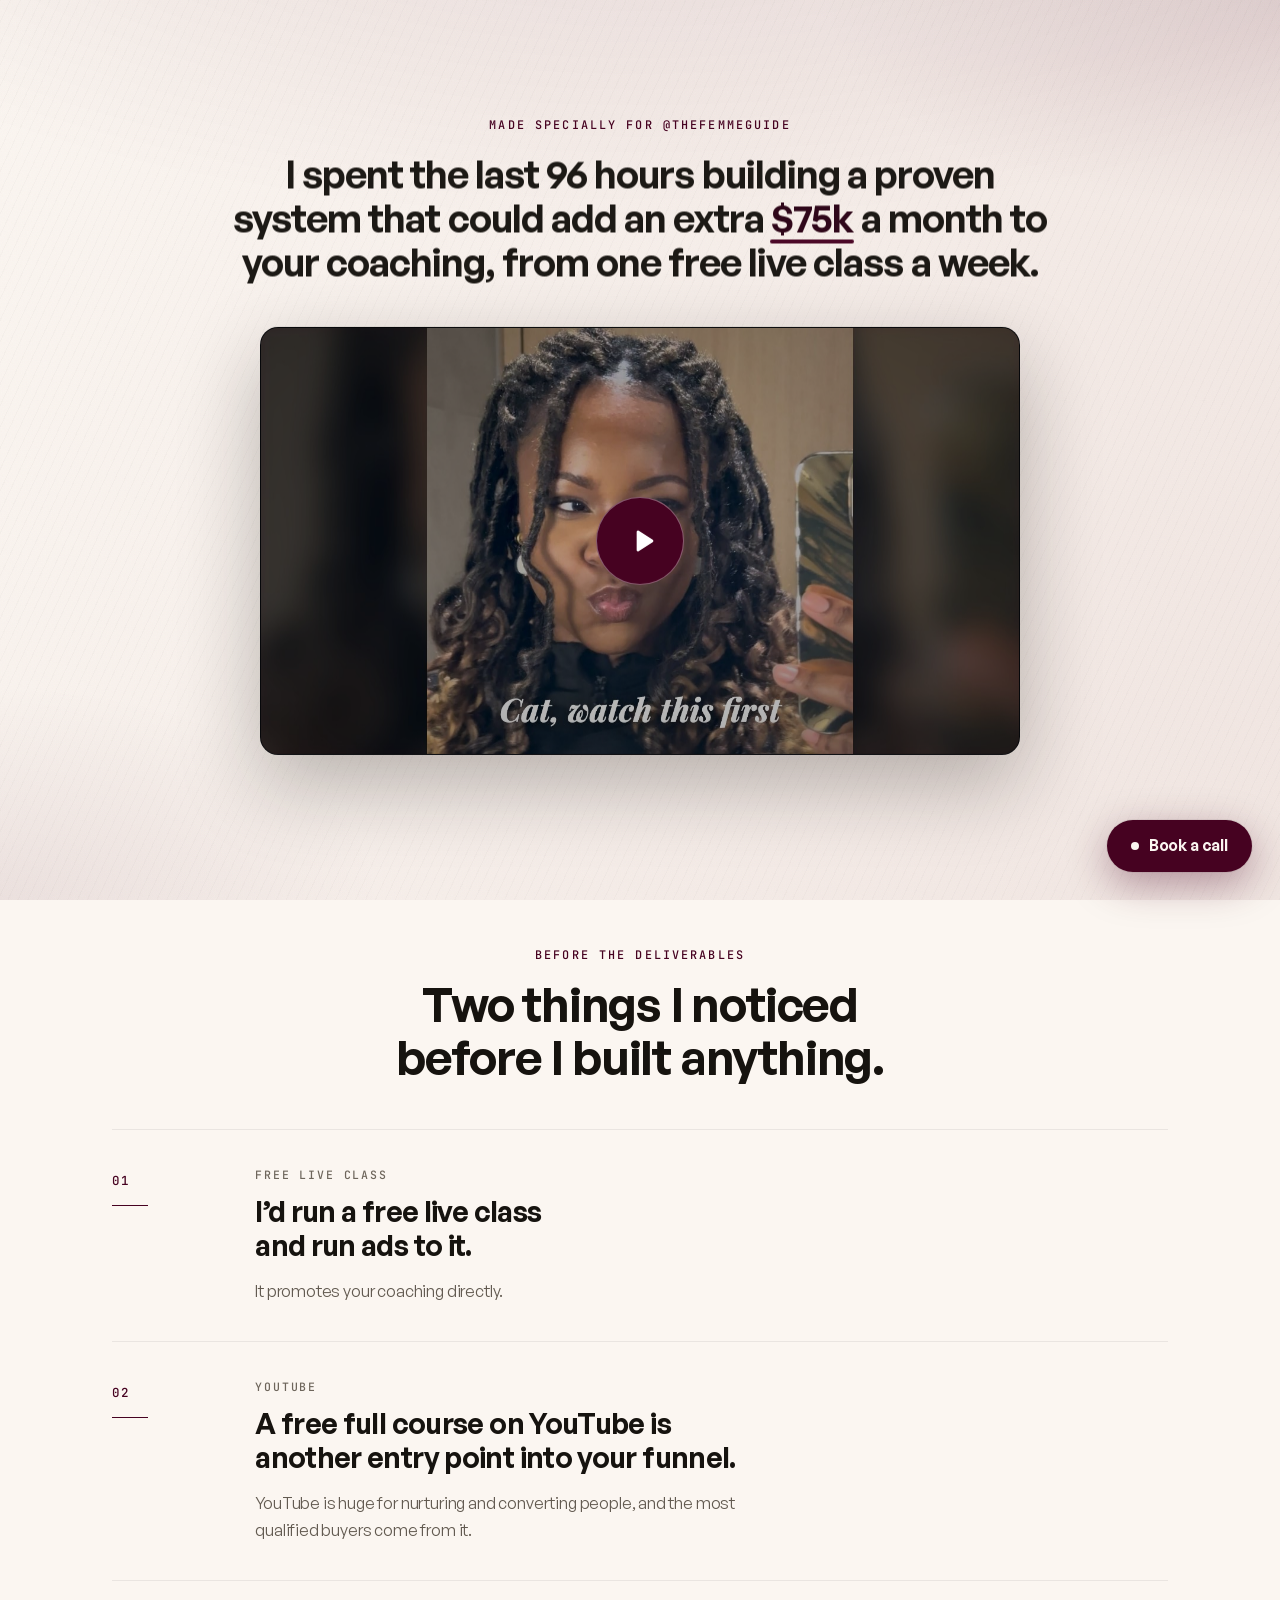
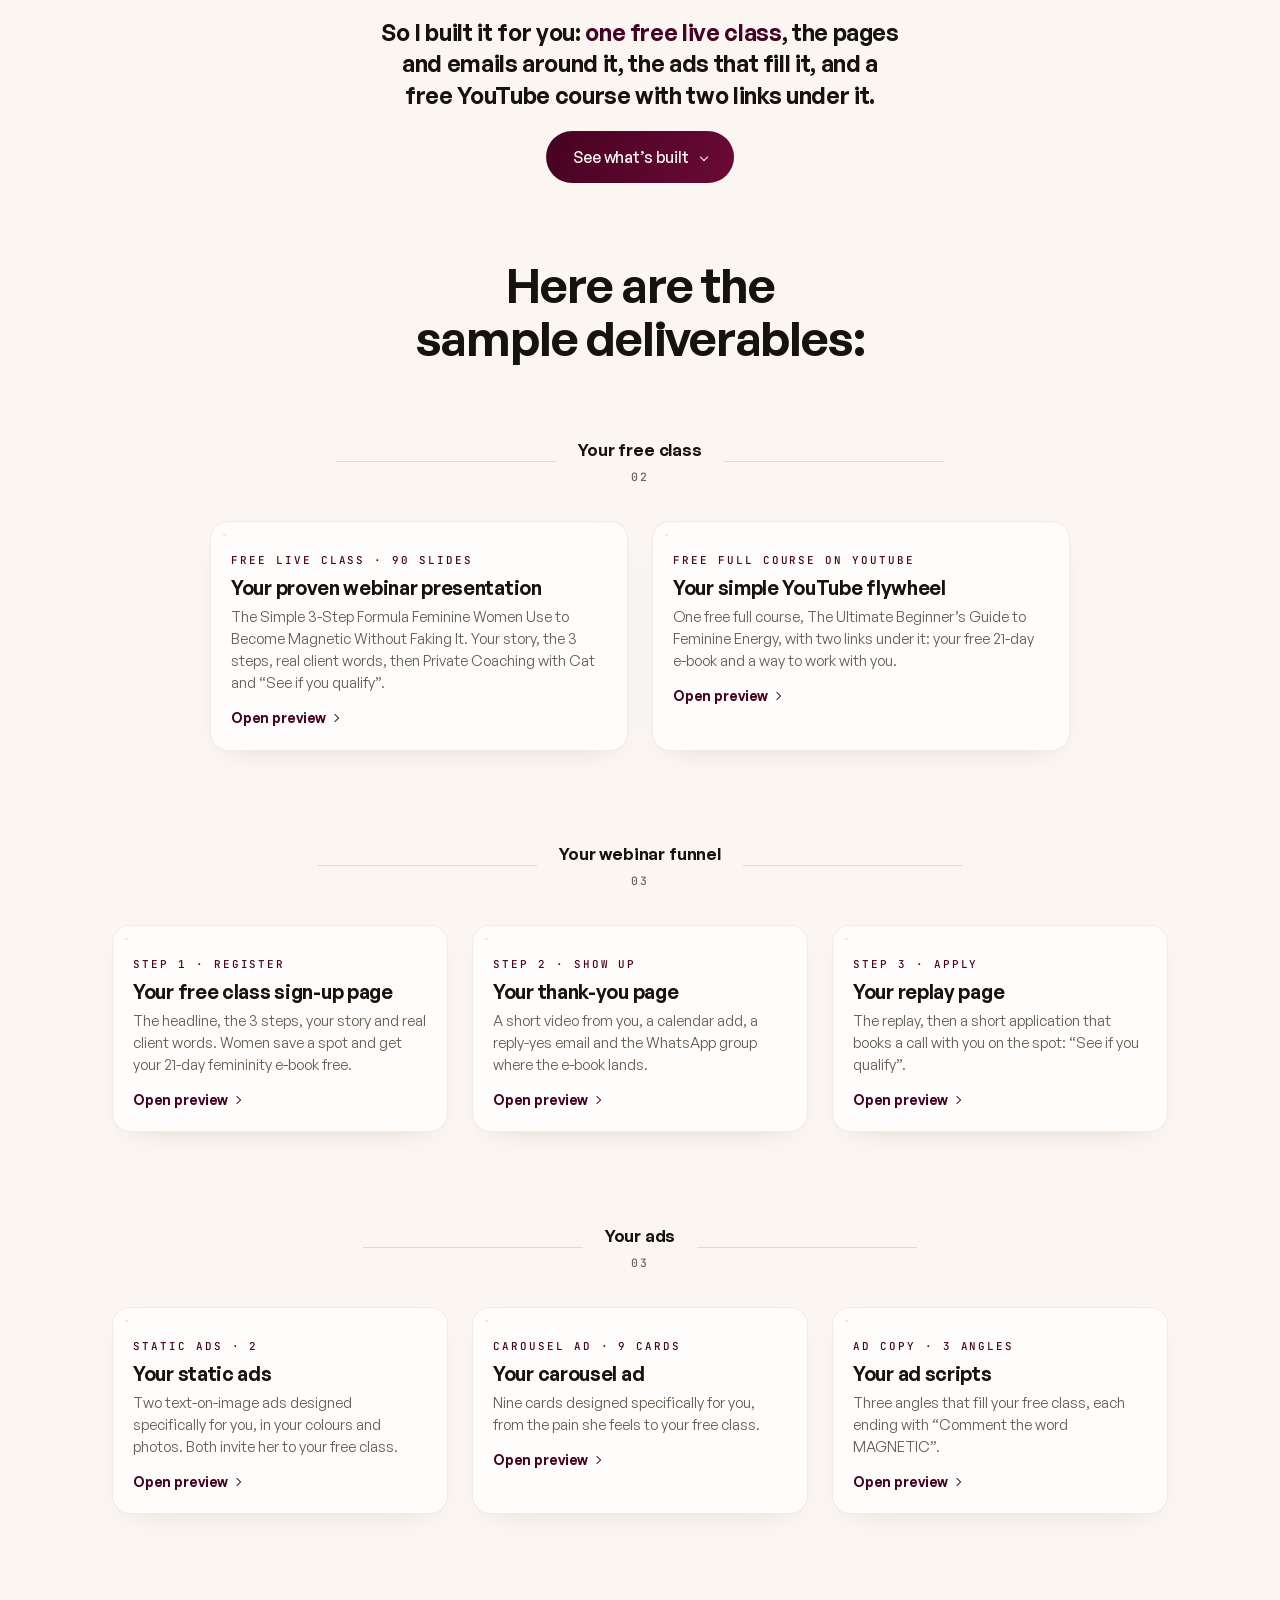
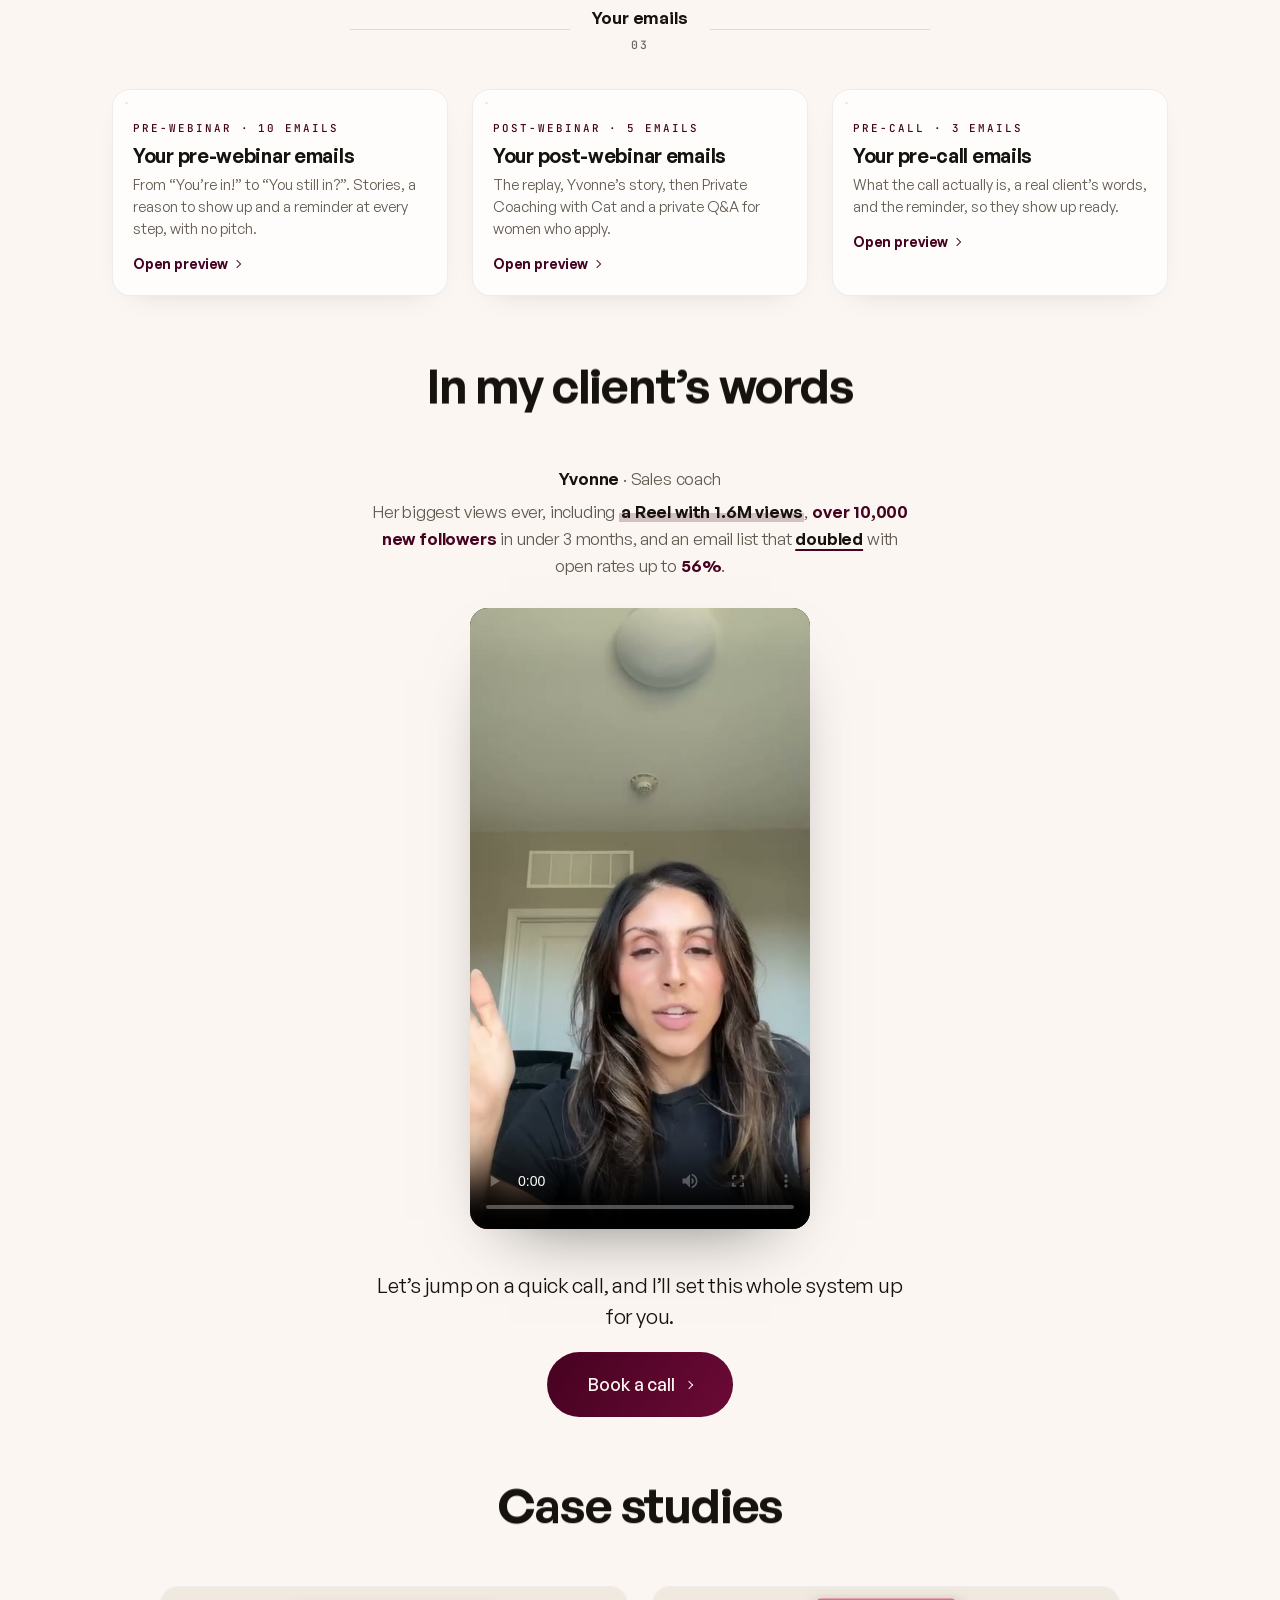
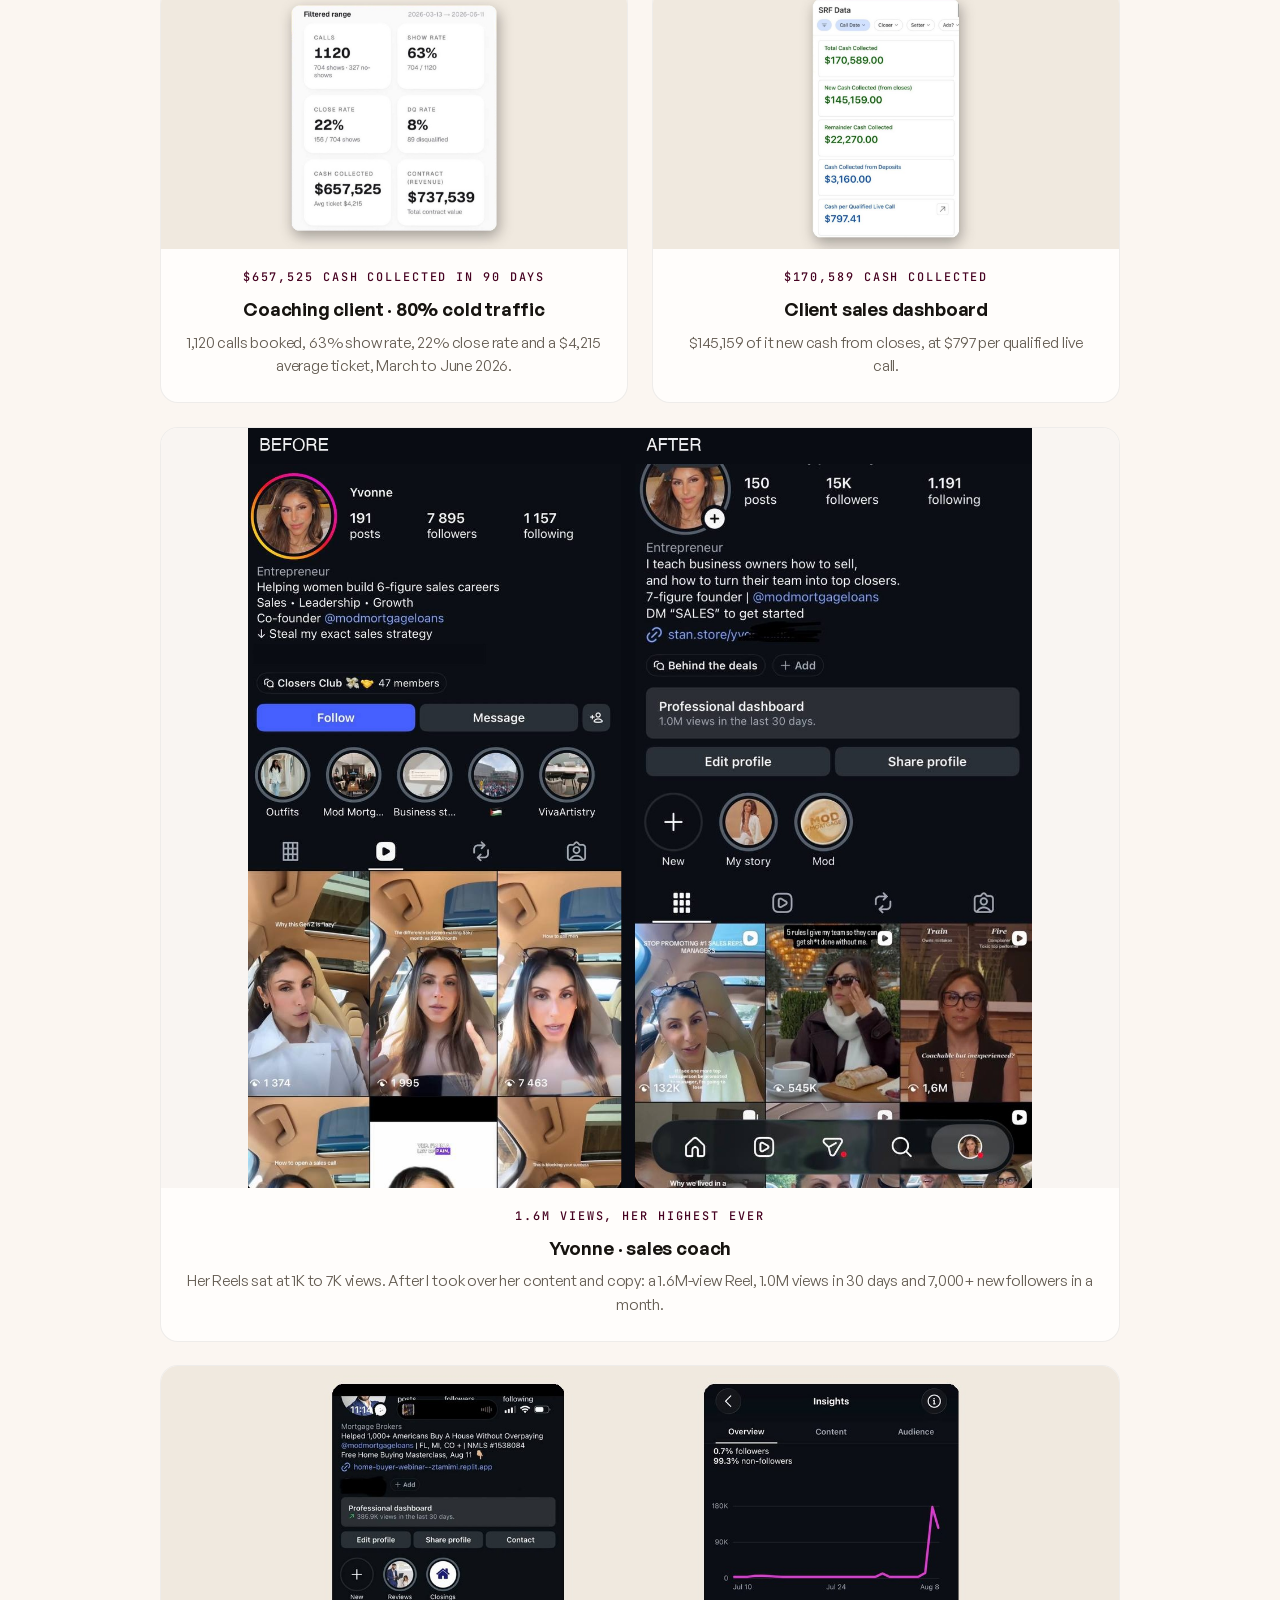
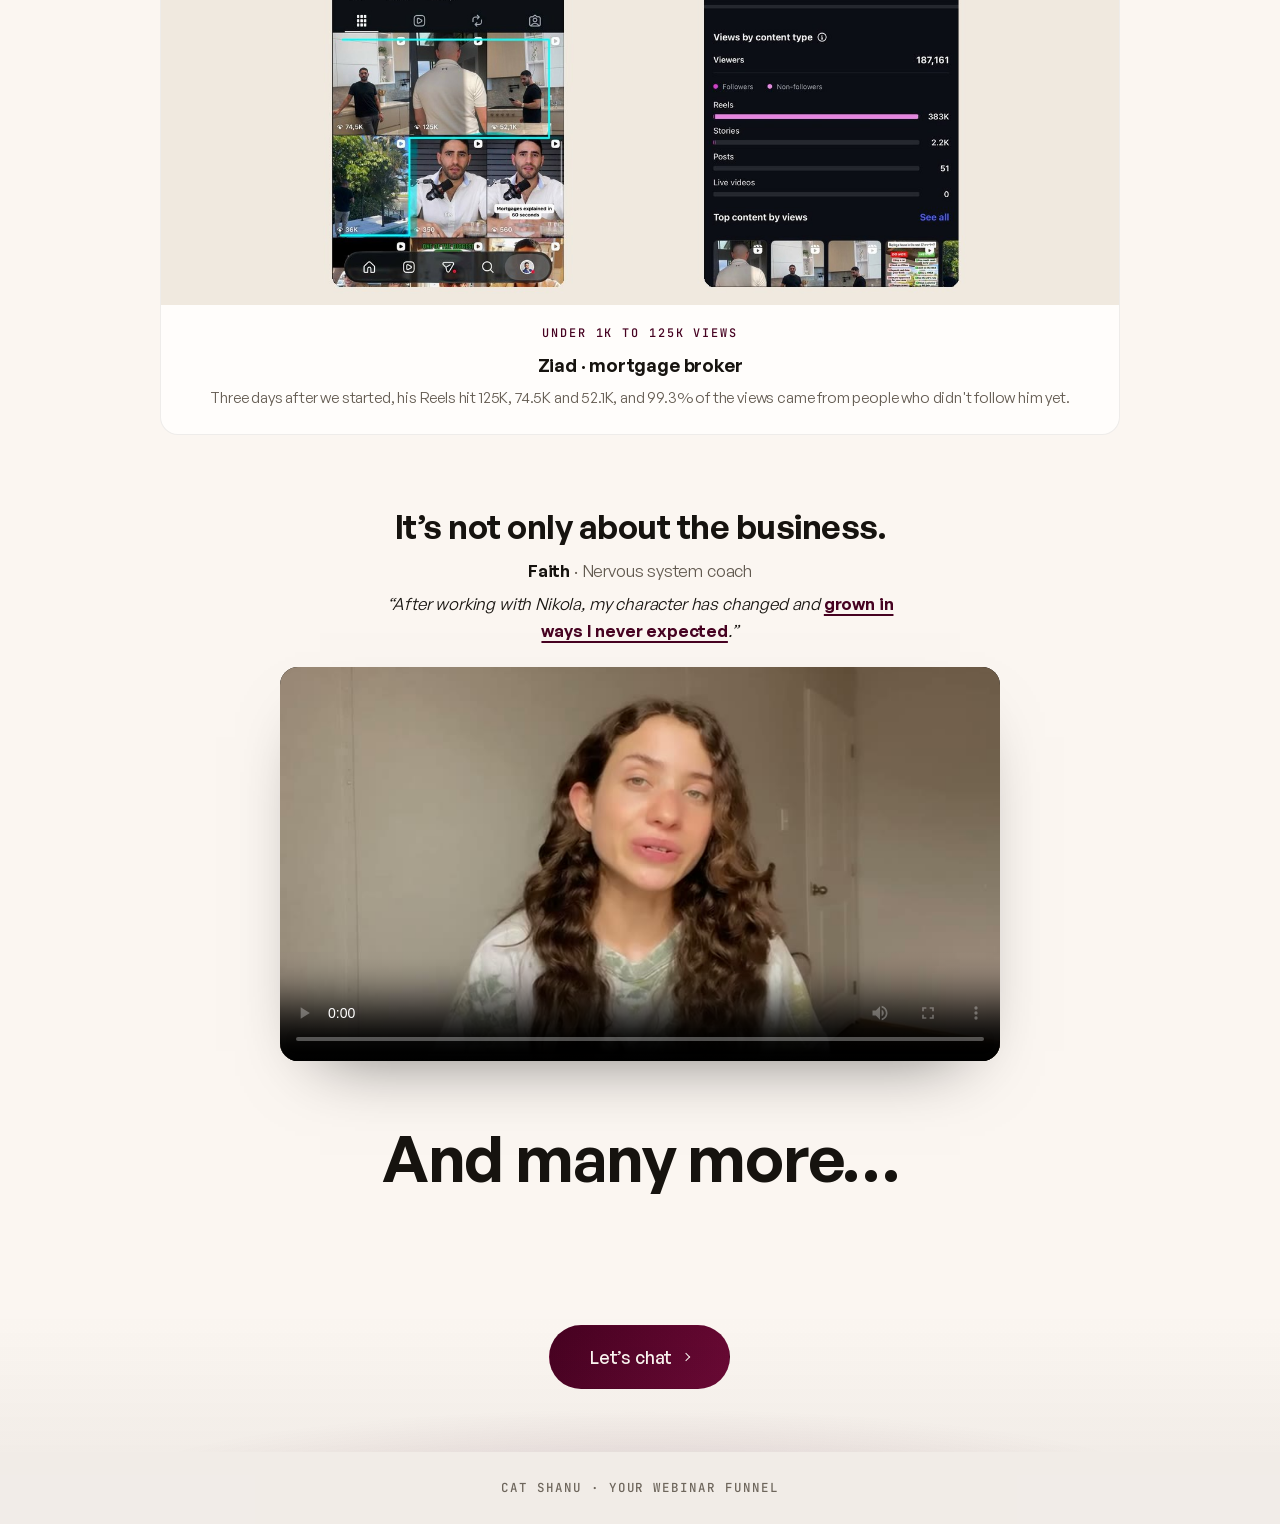
==== commit 768b2329: "Hub promise: from one free live class a week Co-Authored-By: Claude Opus 5.5 <noreply@anthropic.com>" ====
--- a/index.html
+++ b/index.html
@@ -67,7 +67,7 @@
 
       <div class="hero__inner container">
         <p class="eyebrow reveal">Made specially for @thefemmeguide</p>
-        <h1 class="hero__title reveal" data-mode="funnel">I spent the last 96 hours building a proven system that could add an extra <span class="mark">$75k</span> a month to your coaching, without adding a single extra hour to your week.</h1>
+        <h1 class="hero__title reveal" data-mode="funnel">I spent the last 96 hours building a proven system that could add an extra <span class="mark">$75k</span> a month to your coaching, from one free live class a week.</h1>
 
         <!-- Hero video: Loom / Wistia embed when PITCH_CONFIG.heroEmbed is set, else the native player -->
         <div class="hplayer reveal">
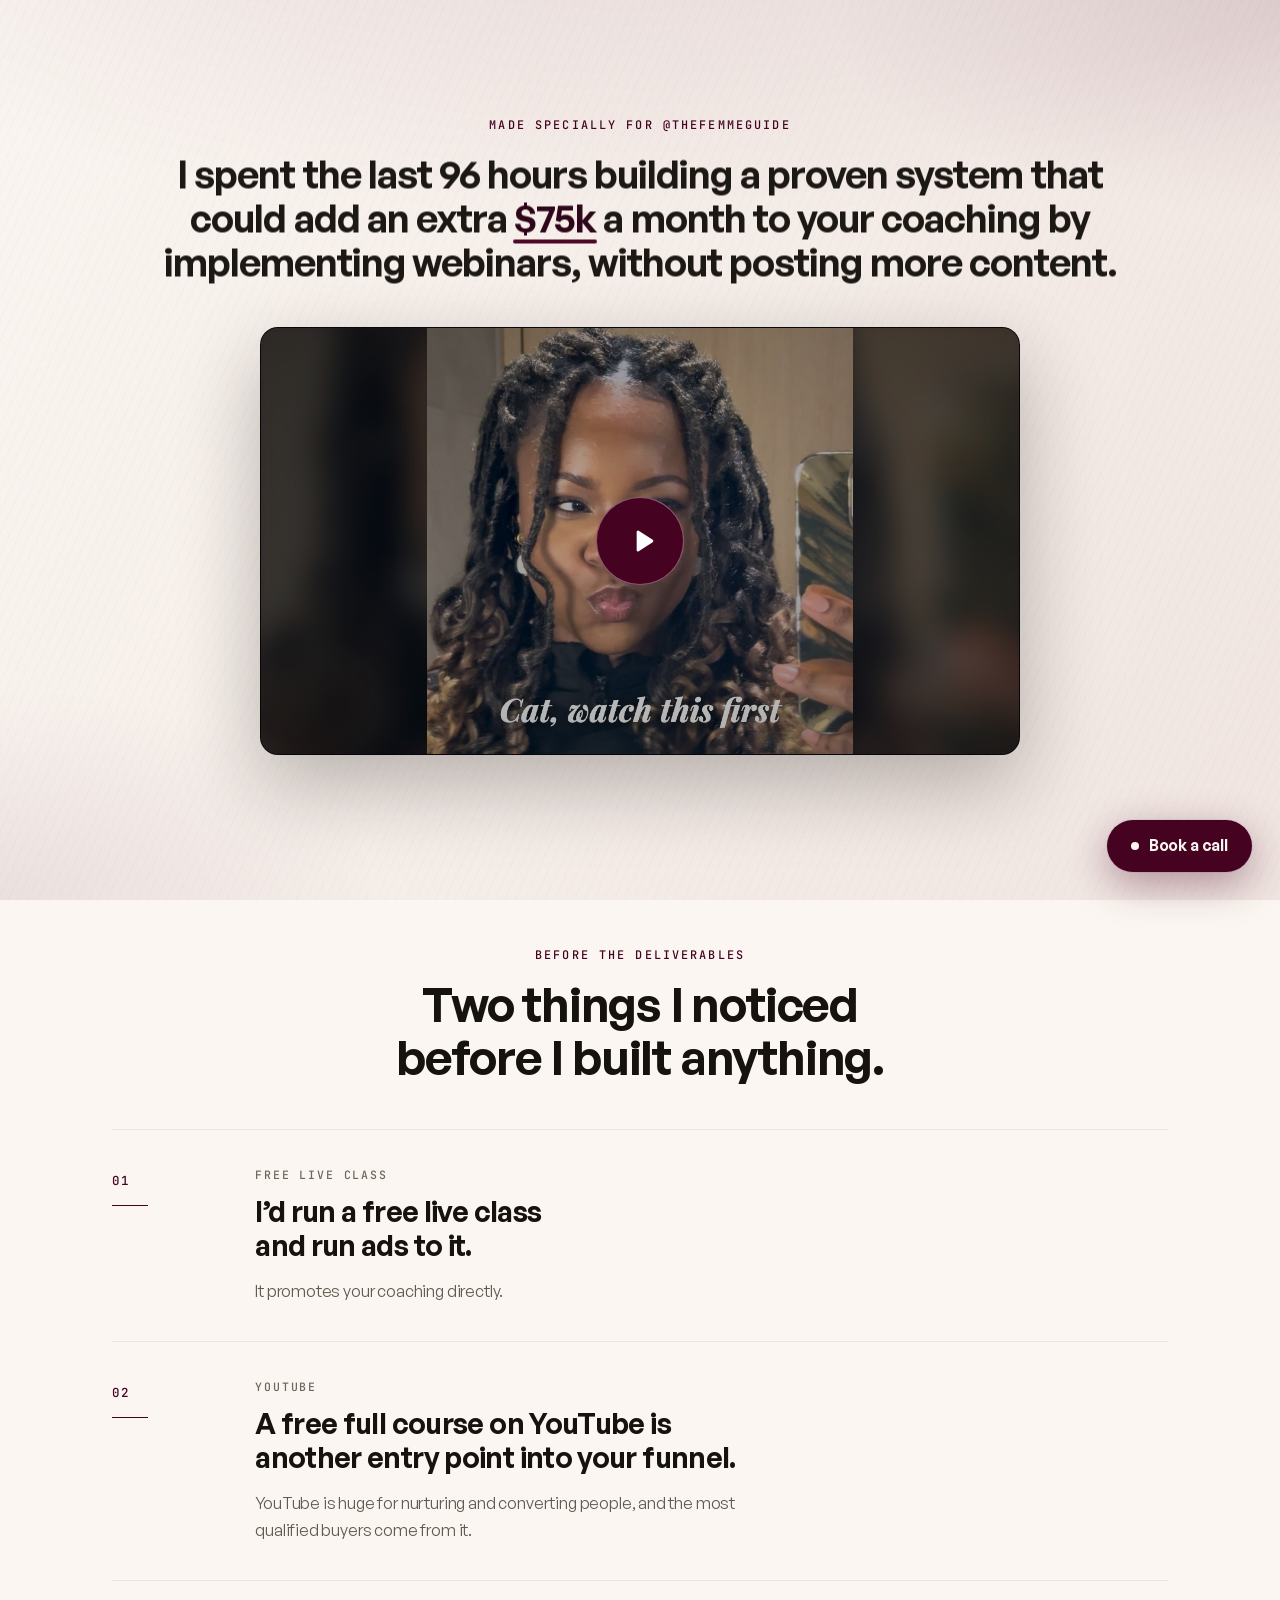
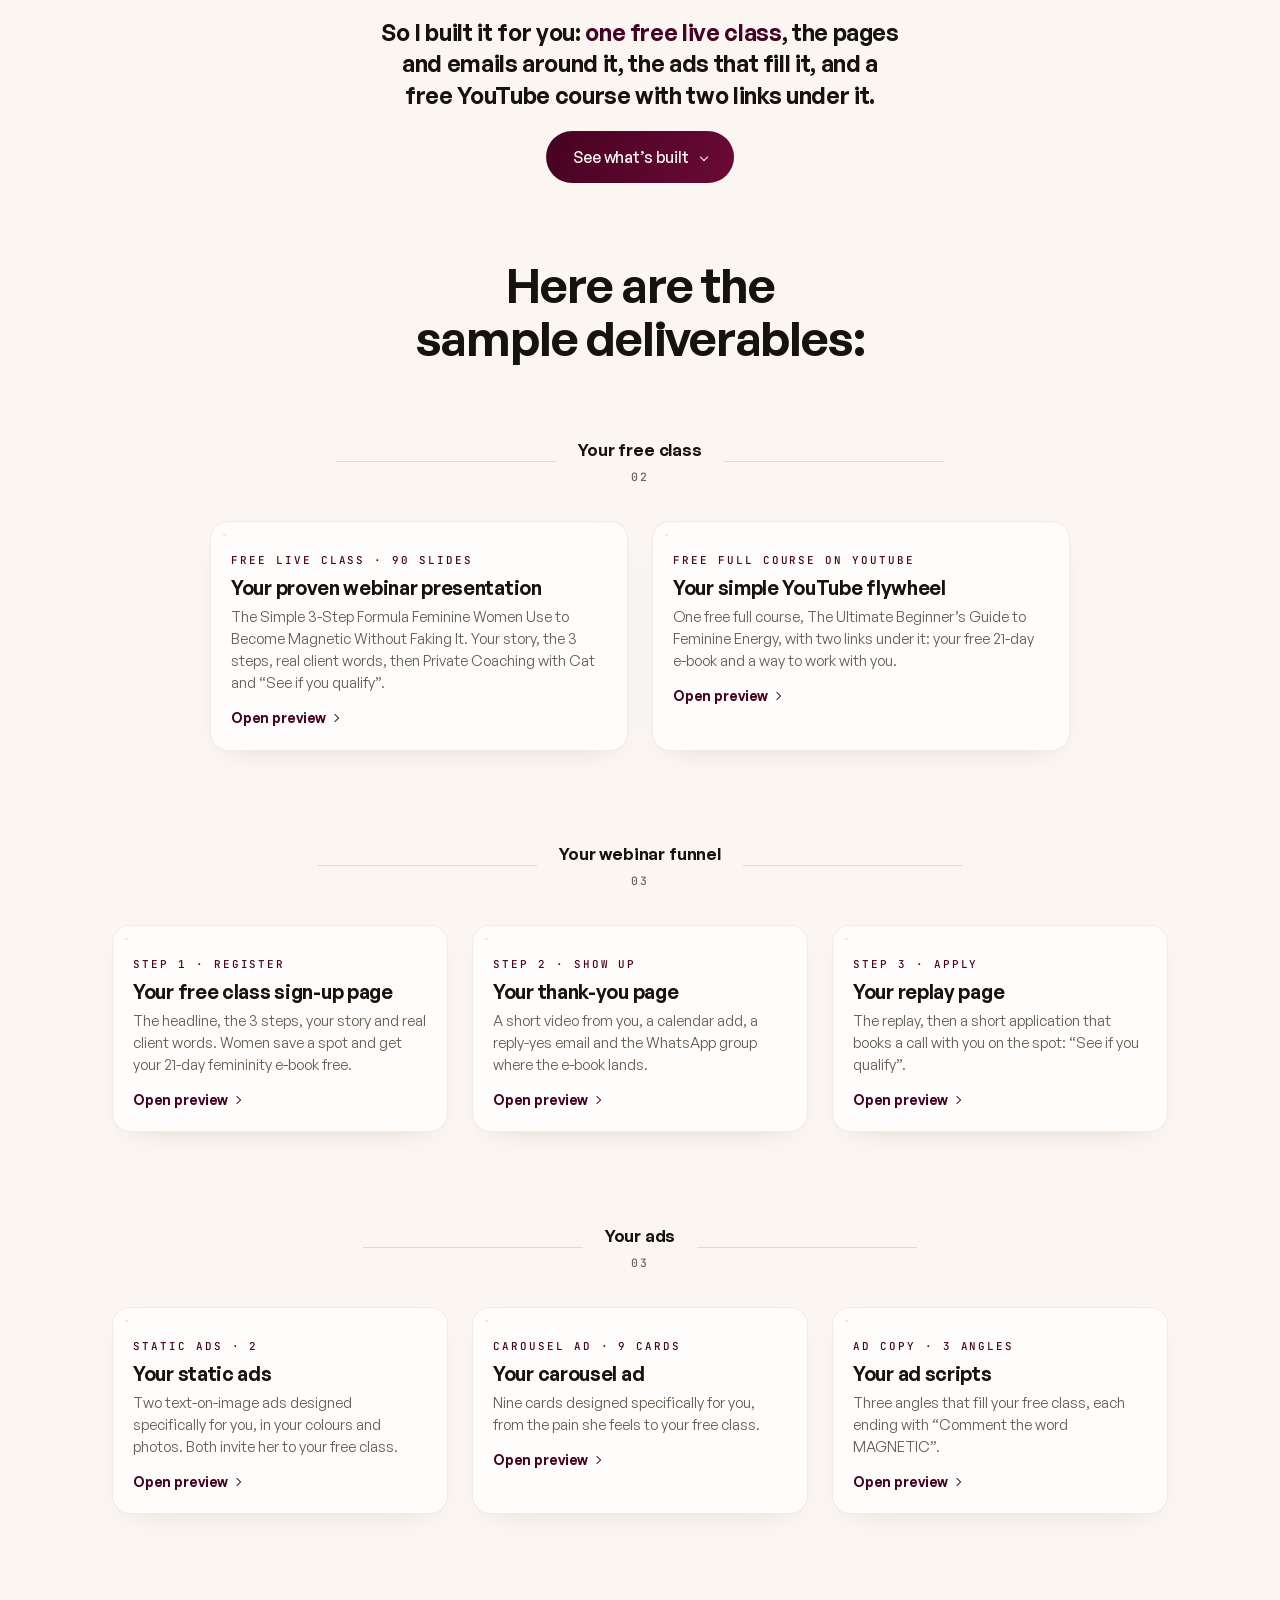
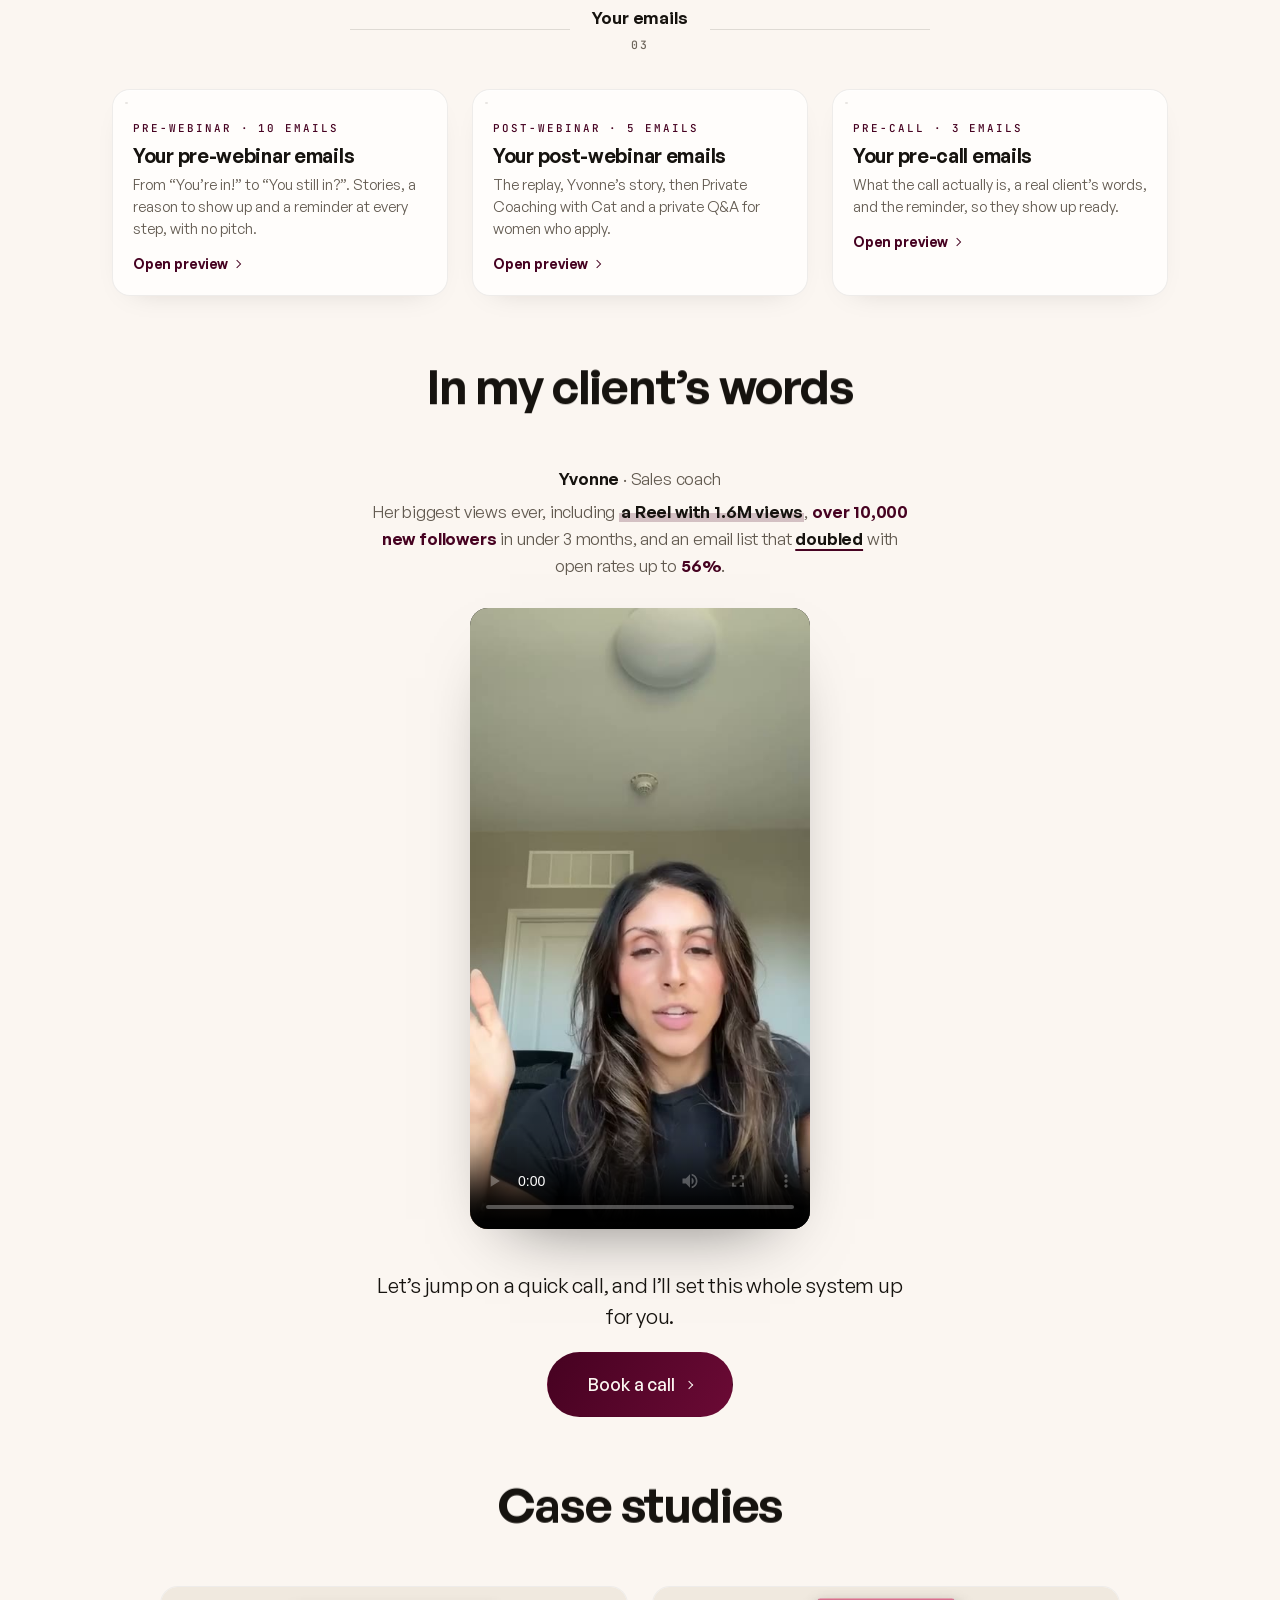
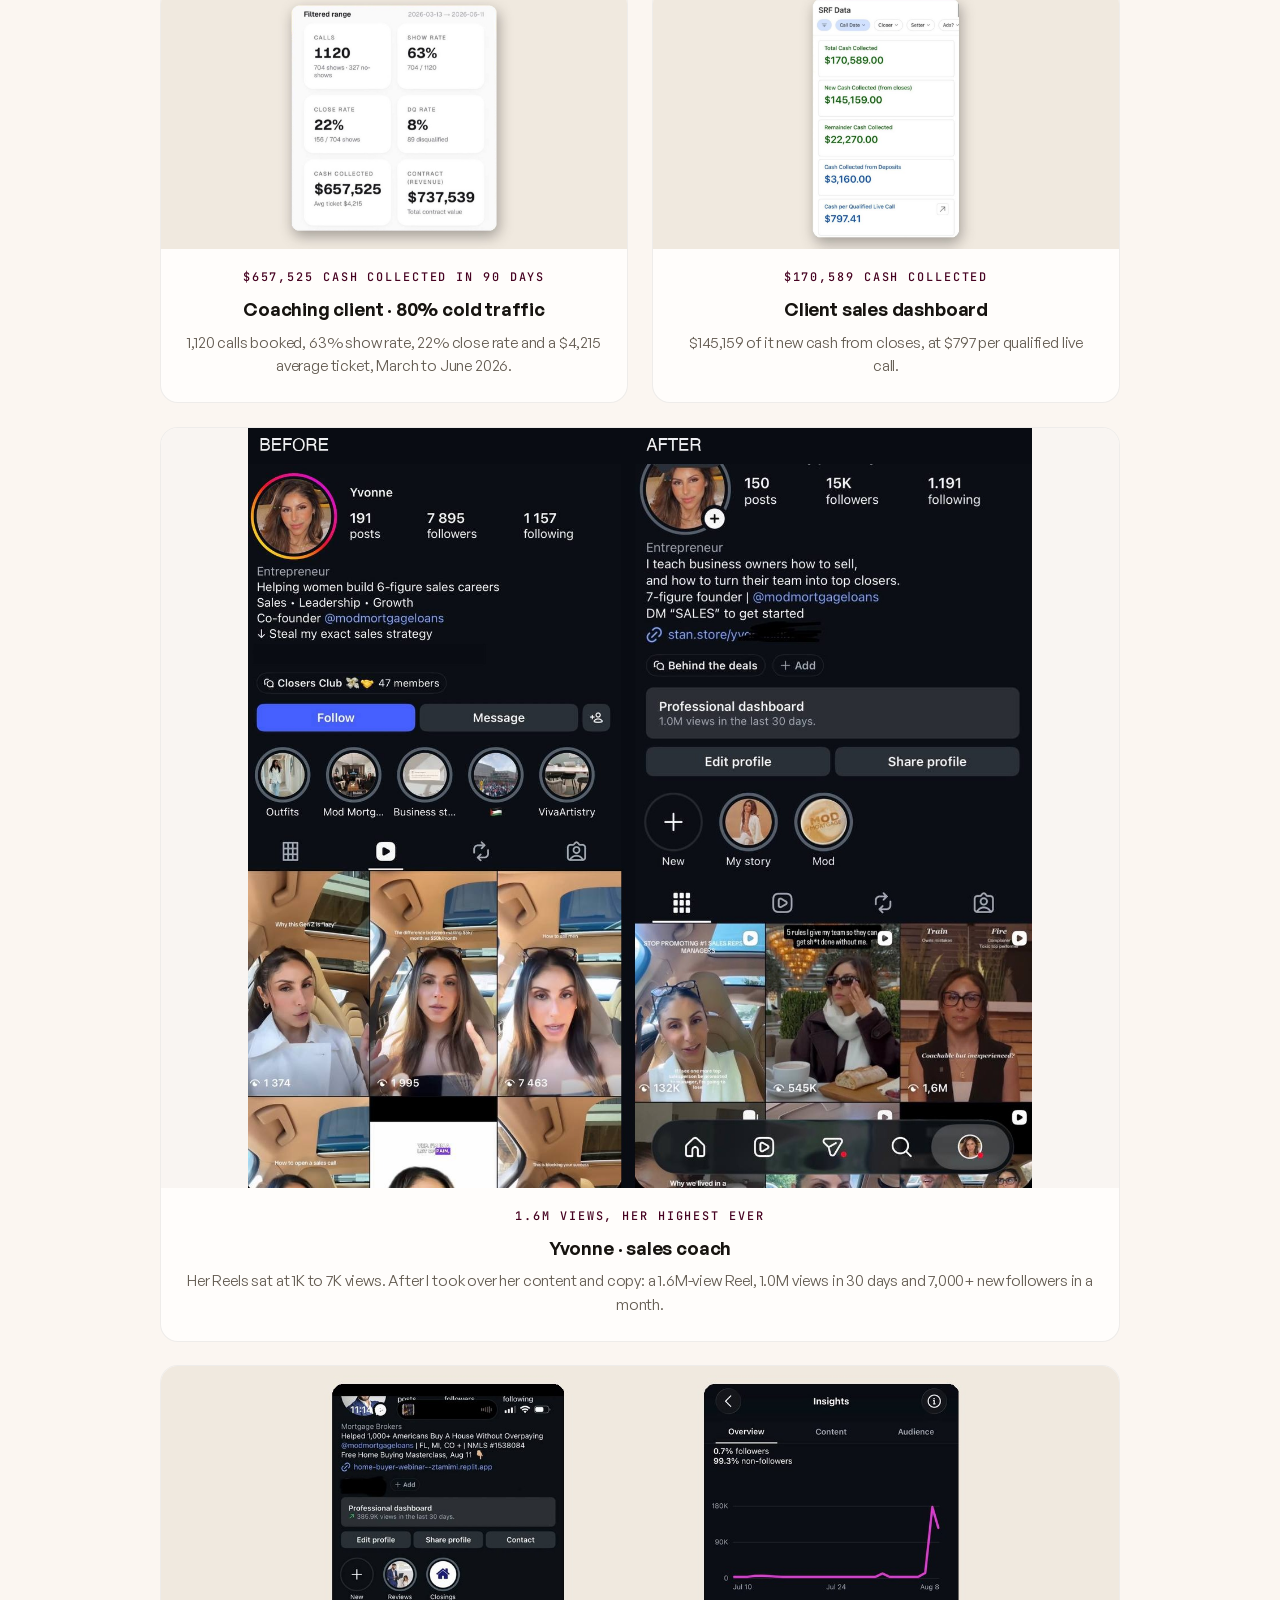
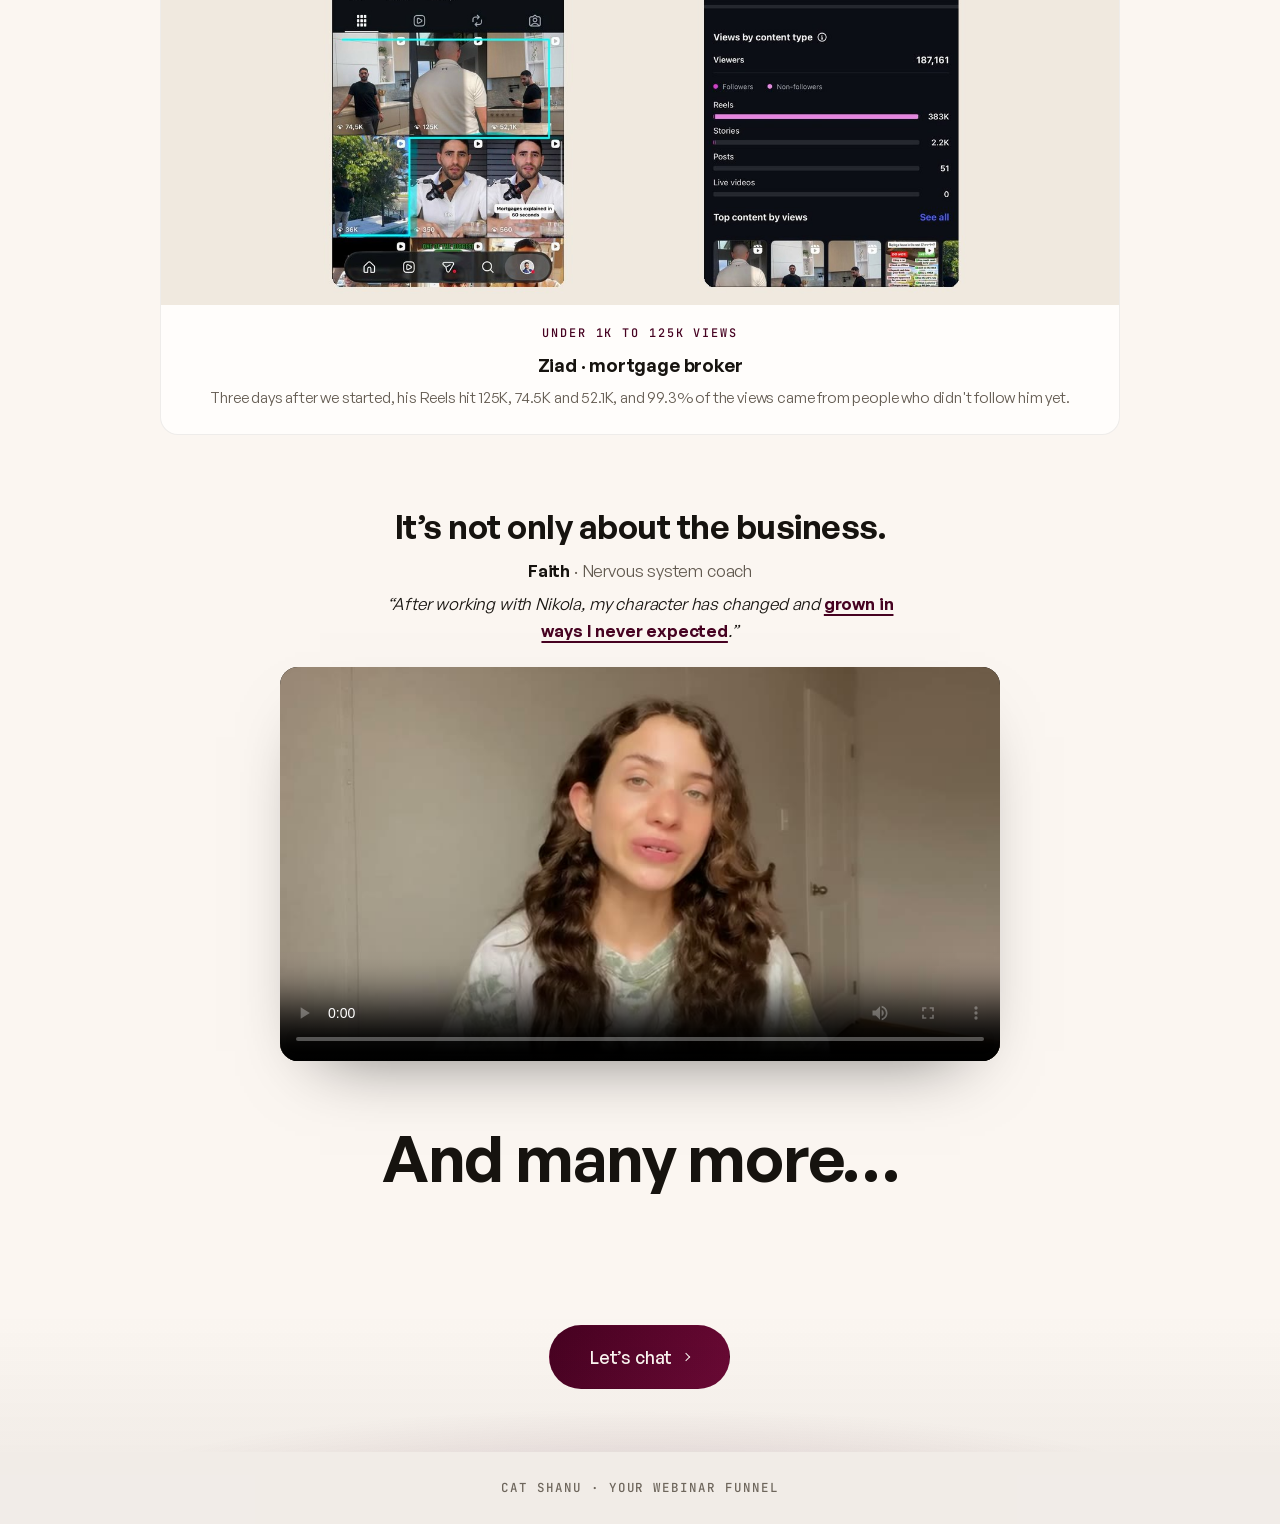
==== commit f5be1952: "Hub promise: by implementing webinars, without posting more content Co-Authored-By: Claude Opus 5.5 " ====
--- a/index.html
+++ b/index.html
@@ -67,7 +67,7 @@
 
       <div class="hero__inner container">
         <p class="eyebrow reveal">Made specially for @thefemmeguide</p>
-        <h1 class="hero__title reveal" data-mode="funnel">I spent the last 96 hours building a proven system that could add an extra <span class="mark">$75k</span> a month to your coaching, from one free live class a week.</h1>
+        <h1 class="hero__title reveal" data-mode="funnel">I spent the last 96 hours building a proven system that could add an extra <span class="mark">$75k</span> a month to your coaching by implementing webinars, without posting more content.</h1>
 
         <!-- Hero video: Loom / Wistia embed when PITCH_CONFIG.heroEmbed is set, else the native player -->
         <div class="hplayer reveal">
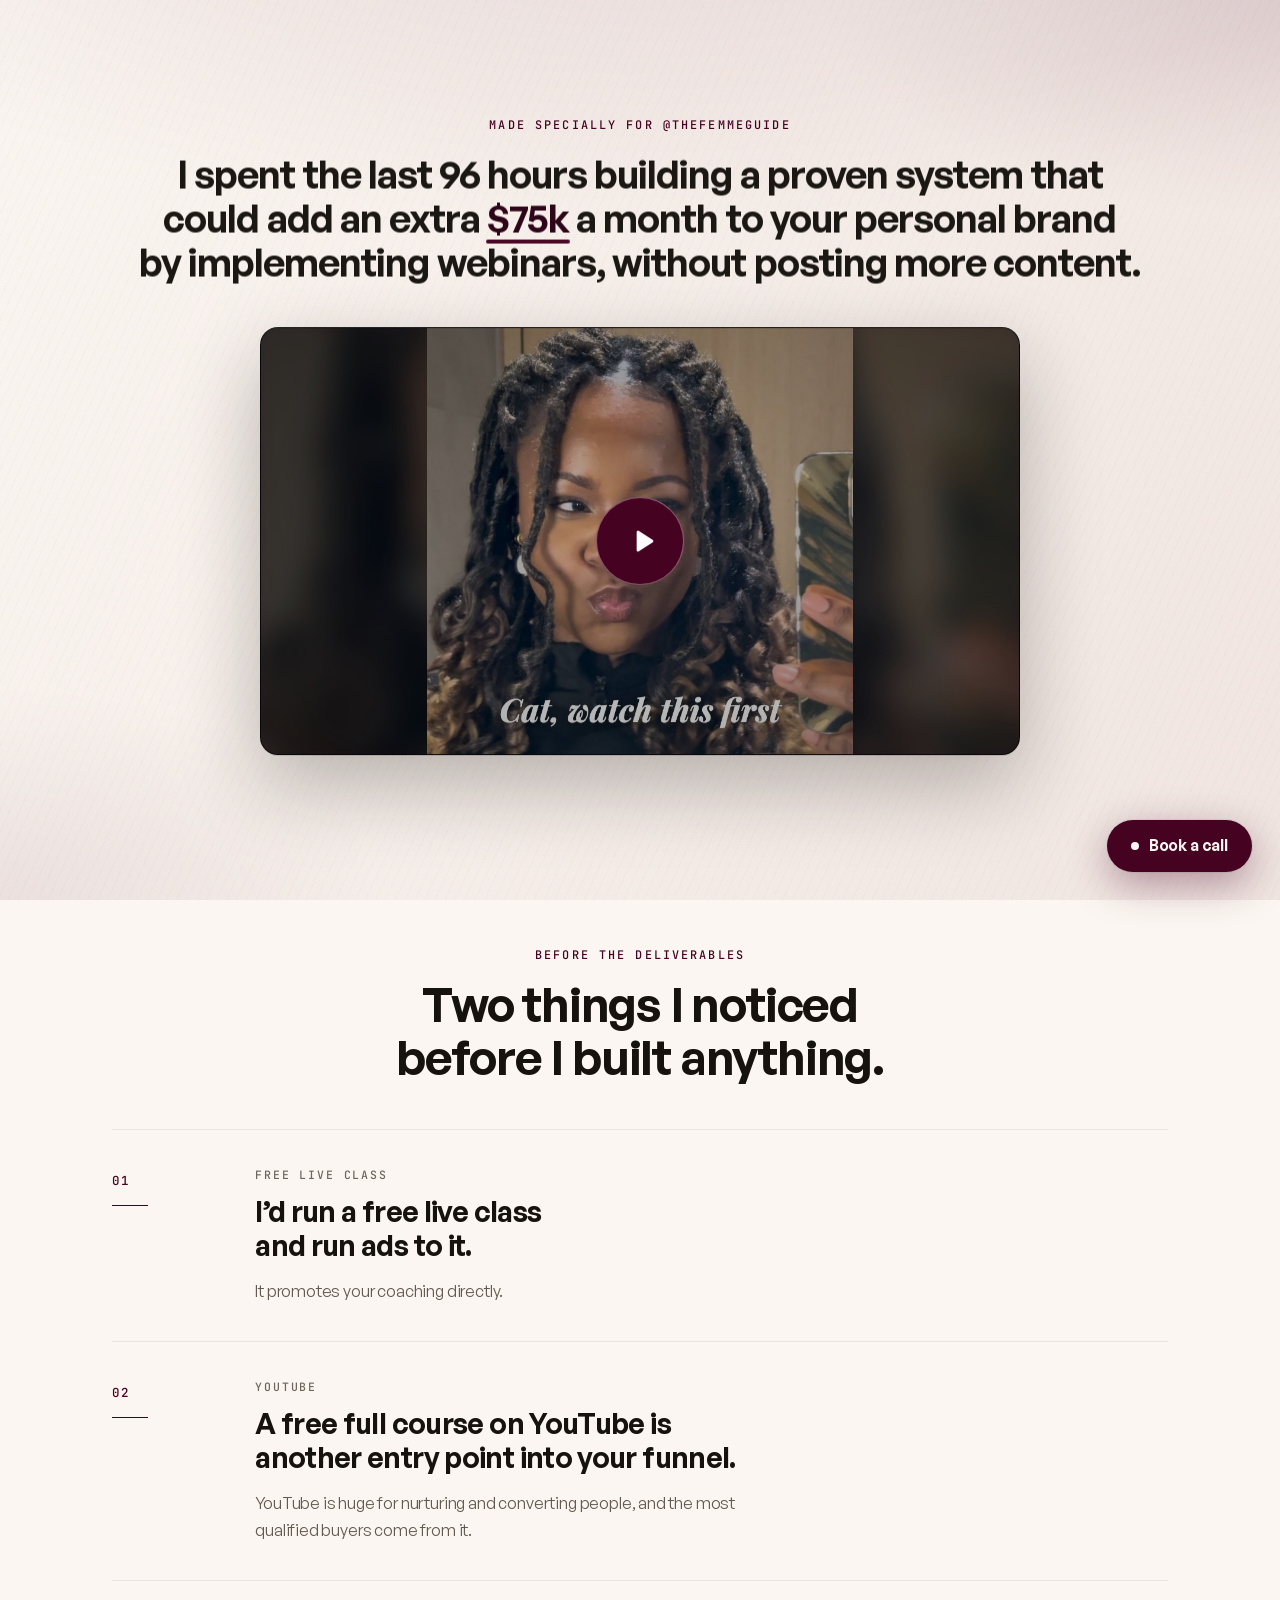
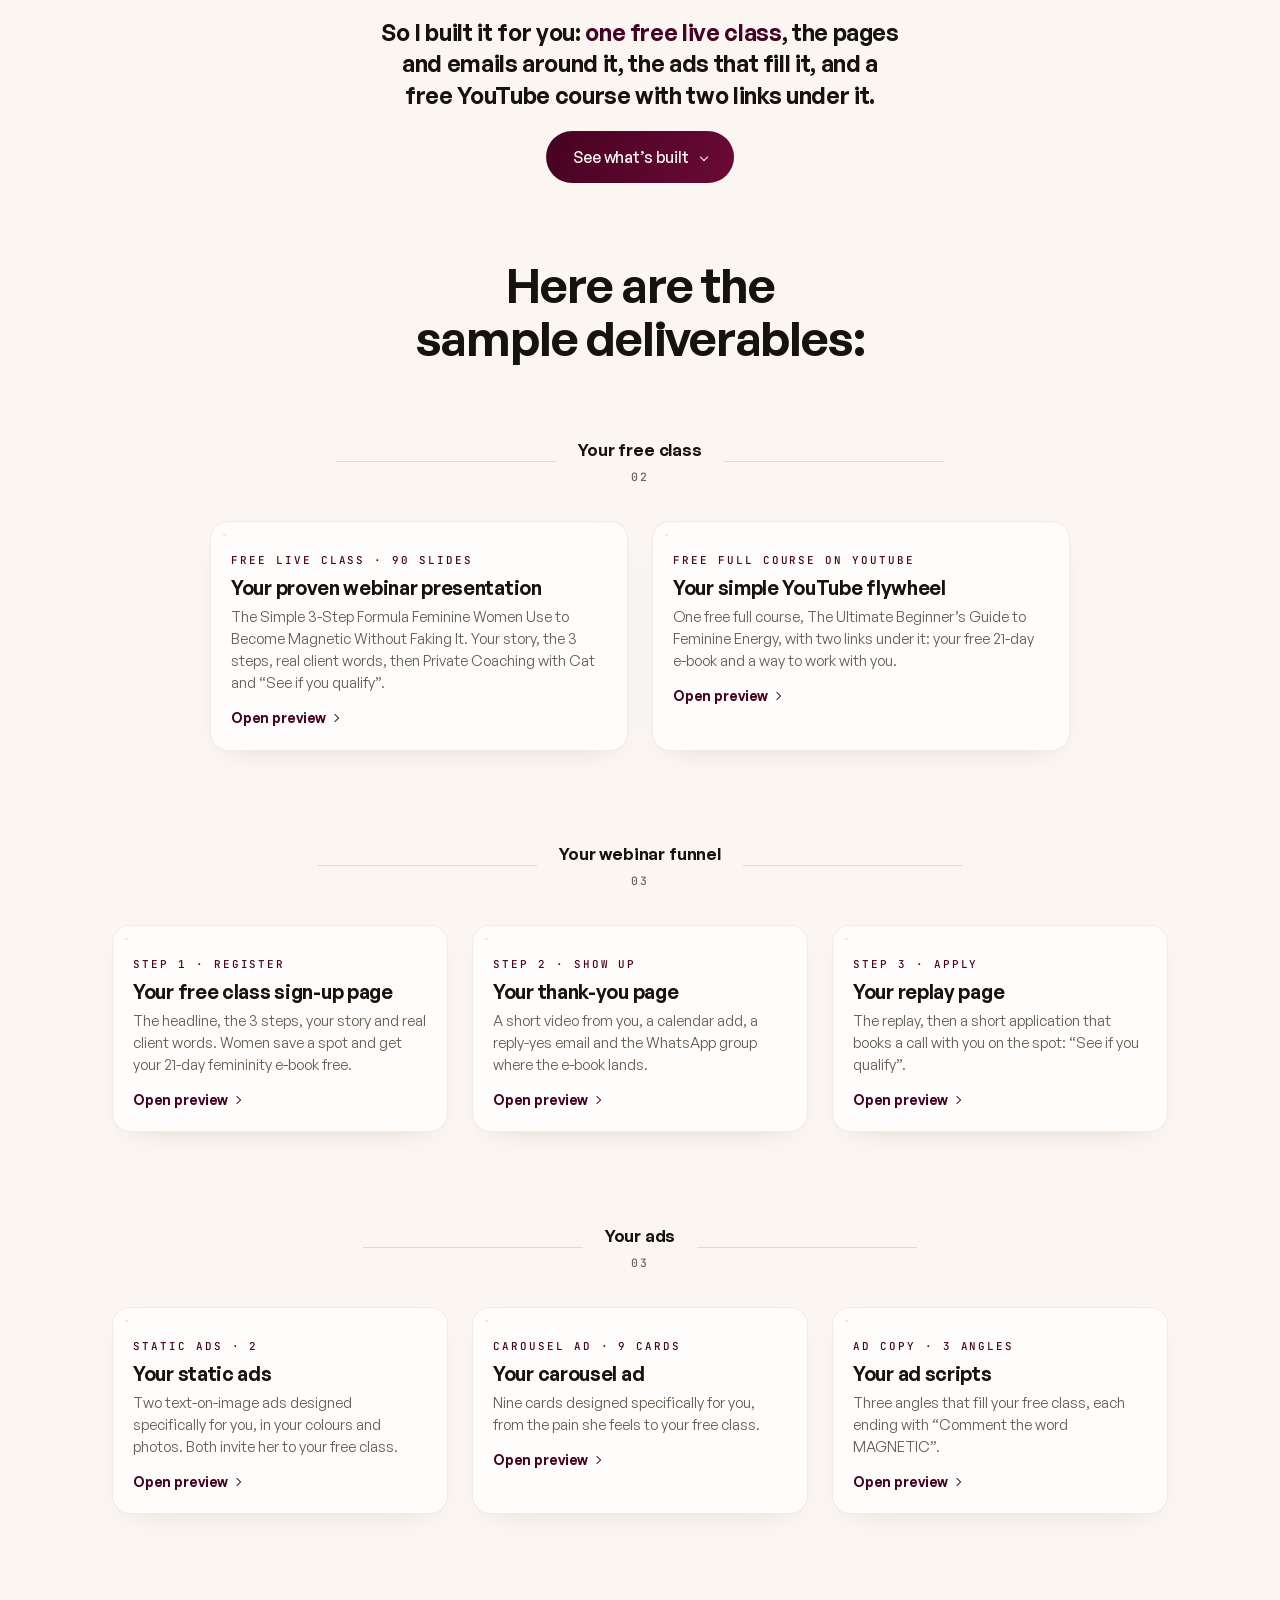
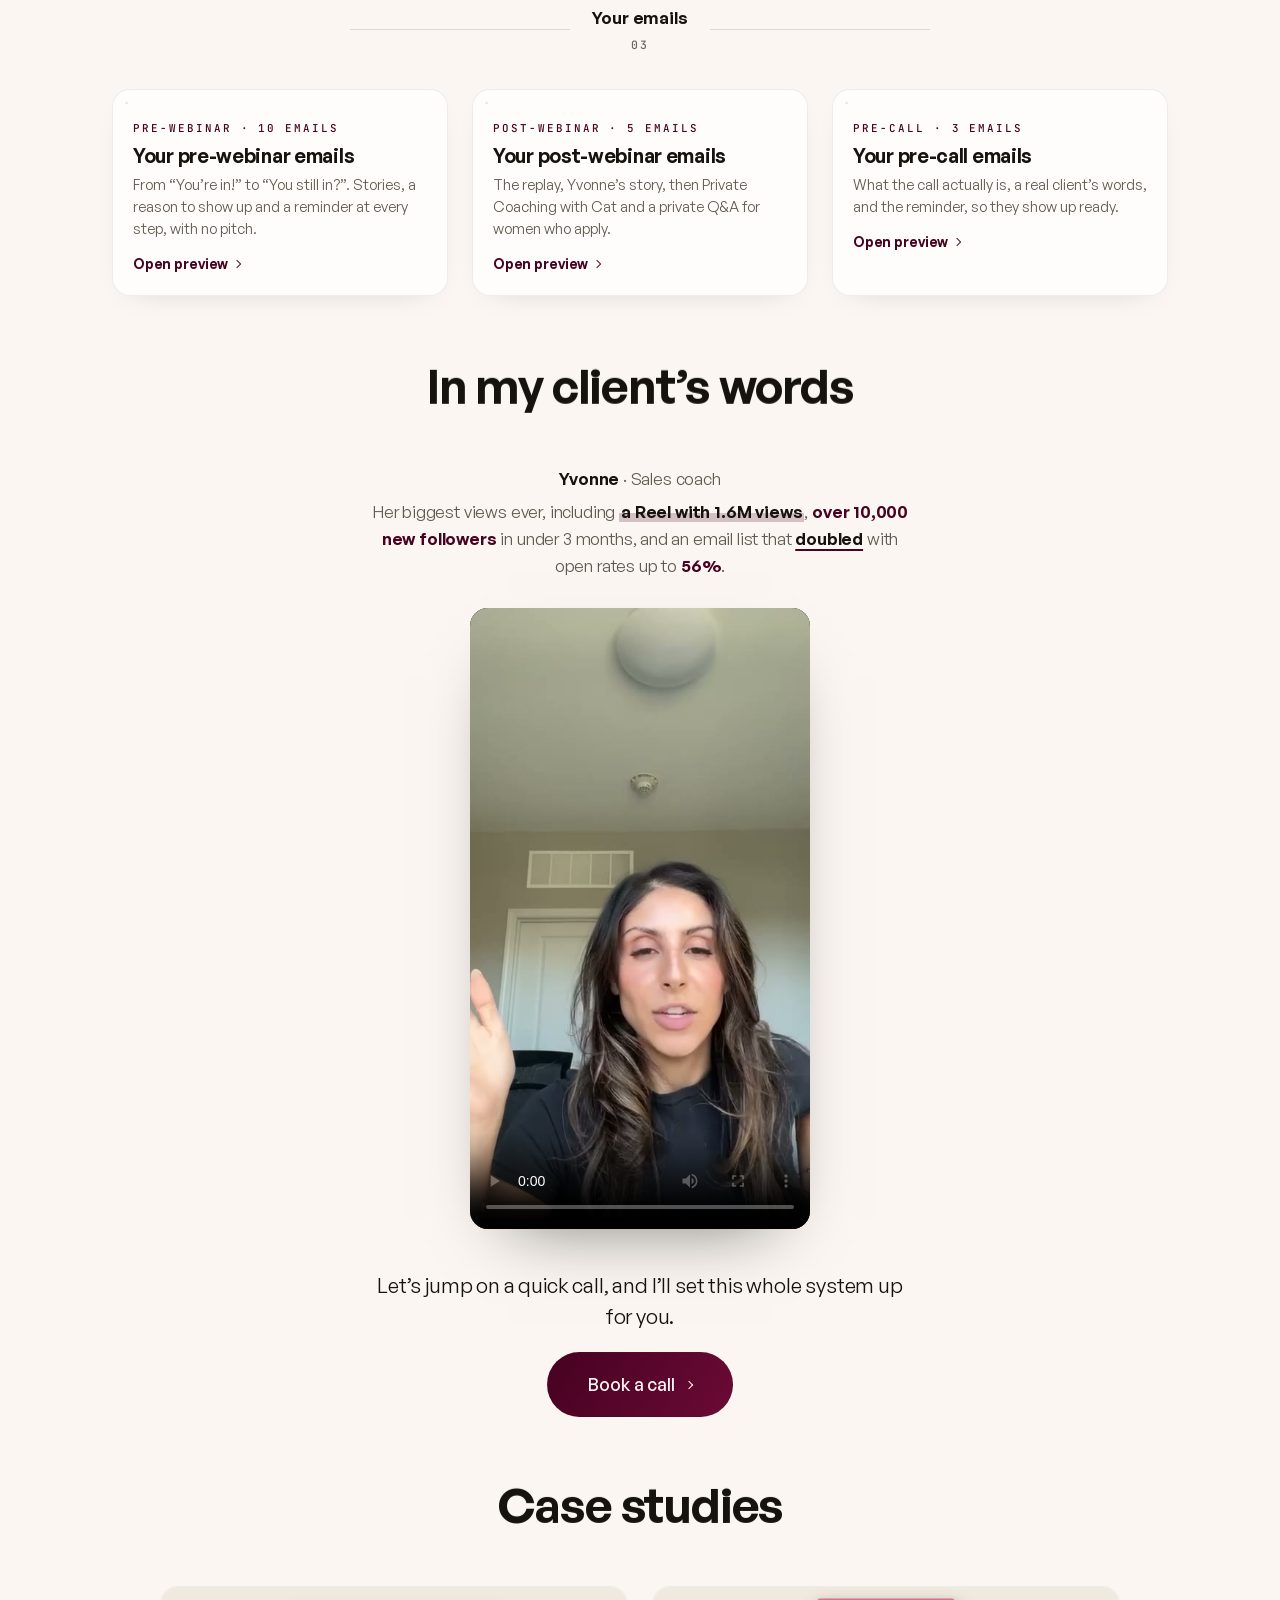
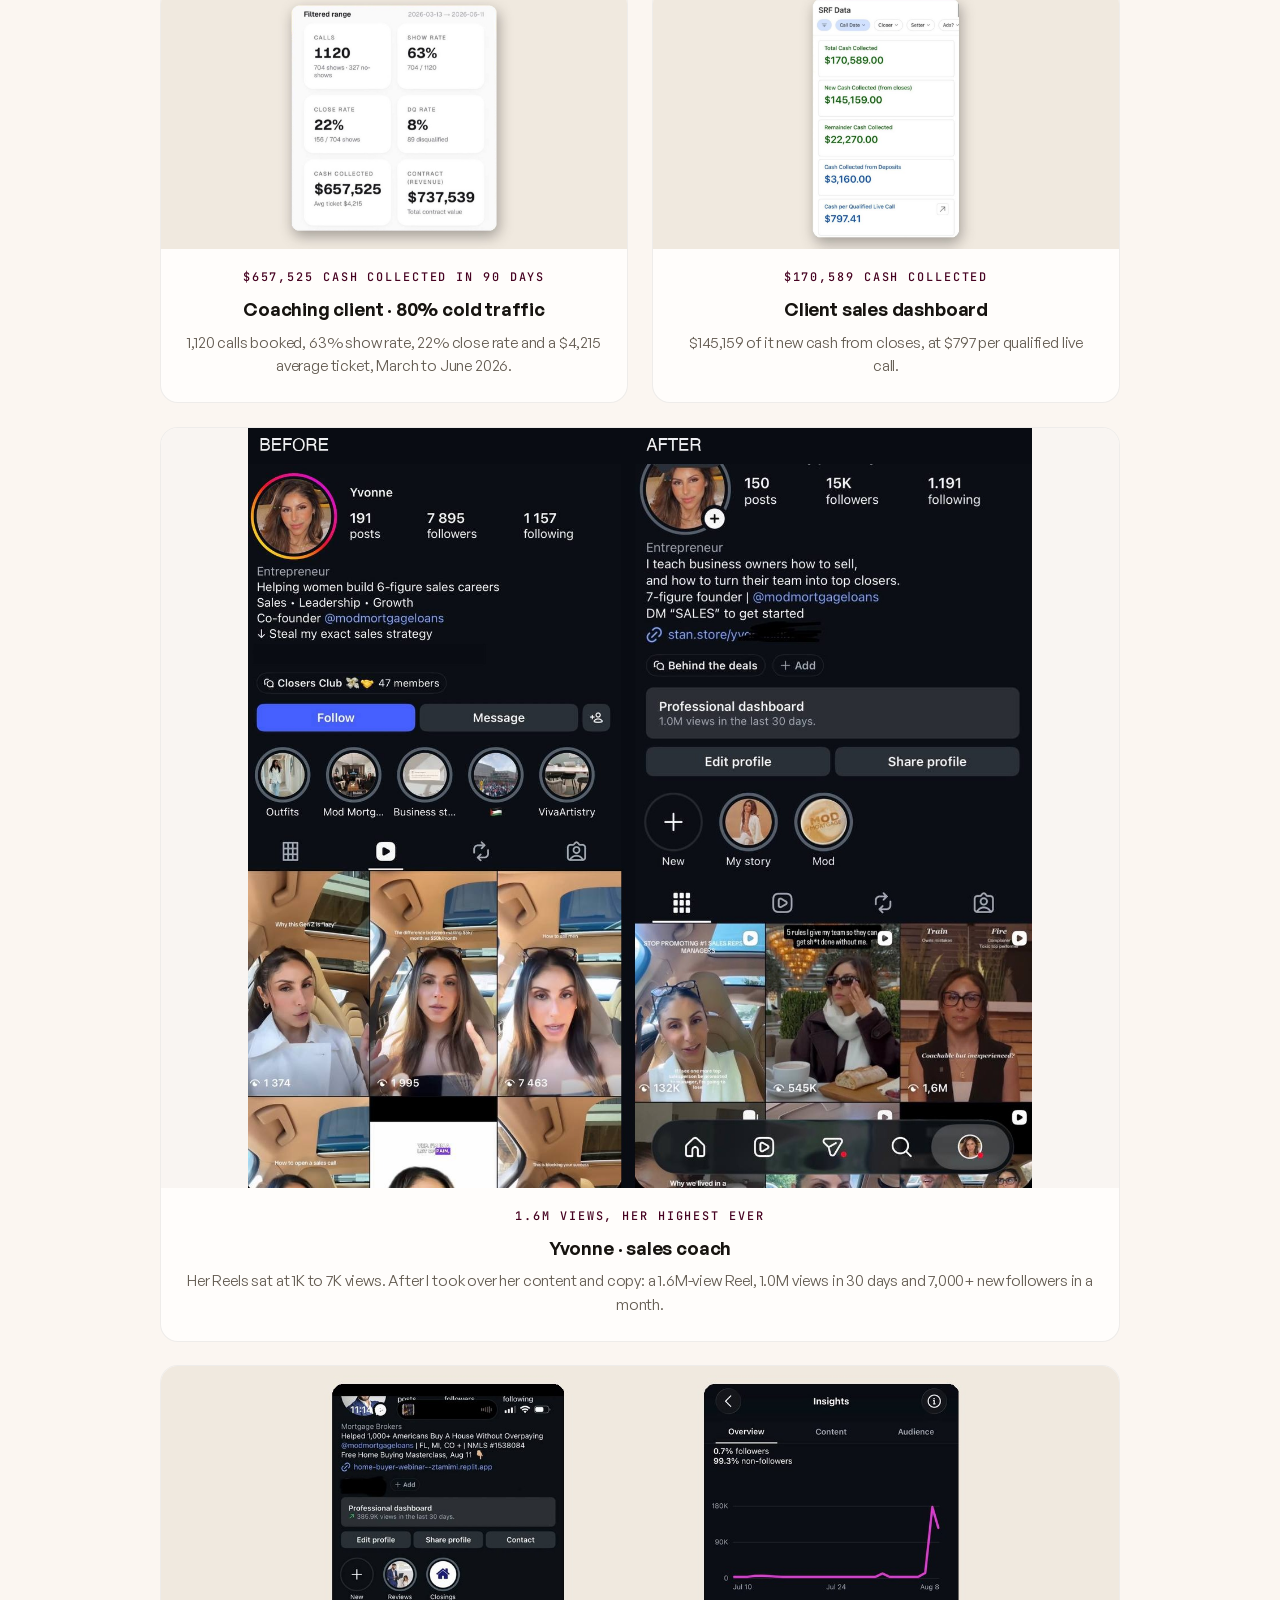
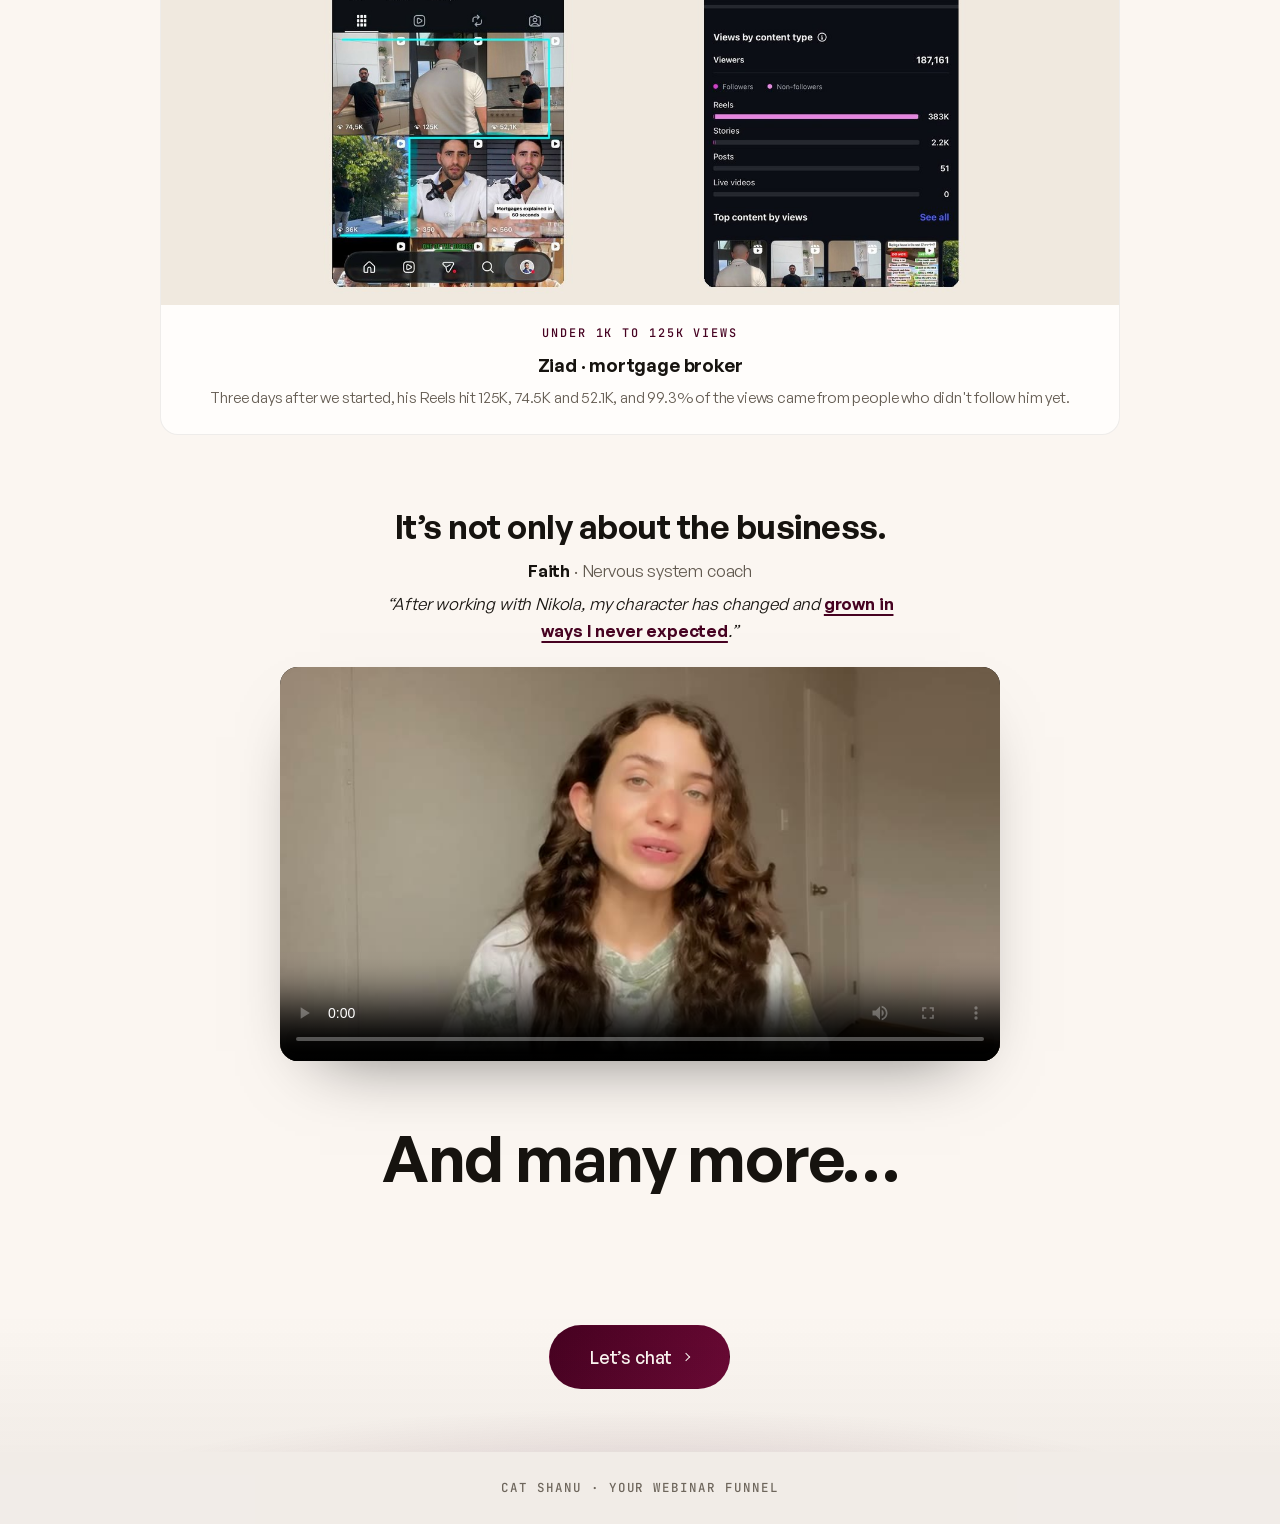
==== commit 3573fa20: "Hub promise: personal brand instead of coaching Co-Authored-By: Claude Opus 5.5 <noreply@anthropic.c" ====
--- a/index.html
+++ b/index.html
@@ -4,18 +4,18 @@
   <meta charset="utf-8" />
   <meta name="viewport" content="width=device-width, initial-scale=1" />
   <title>Cat Webinar Funnel</title>
-  <meta name="description" content="Cat, adding an extra $75k a month to your coaching" />
+  <meta name="description" content="Cat, adding an extra $75k a month to your personal brand" />
   <meta name="robots" content="noindex" />
-  <meta property="og:title" content="Cat, adding an extra $75k a month to your coaching" />
-  <meta property="og:description" content="Cat, adding an extra $75k a month to your coaching" />
-  <meta property="og:image" content="https://nikola424.github.io/for-catshanu/og.png?v=2" />
+  <meta property="og:title" content="Cat, adding an extra $75k a month to your personal brand" />
+  <meta property="og:description" content="Cat, adding an extra $75k a month to your personal brand" />
+  <meta property="og:image" content="https://nikola424.github.io/for-catshanu/og.png?v=3" />
   <meta property="og:image:width" content="1200" />
   <meta property="og:image:height" content="630" />
   <meta property="og:url" content="https://nikola424.github.io/for-catshanu/" />
   <meta property="og:type" content="website" />
   <meta name="twitter:card" content="summary_large_image" />
-  <meta name="twitter:title" content="Cat, adding an extra $75k a month to your coaching" />
-  <meta name="twitter:image" content="https://nikola424.github.io/for-catshanu/og.png?v=2" />
+  <meta name="twitter:title" content="Cat, adding an extra $75k a month to your personal brand" />
+  <meta name="twitter:image" content="https://nikola424.github.io/for-catshanu/og.png?v=3" />
   <!-- Generated per build from the PROSPECT'S logo: node scripts/make_favicon.js {folder} -->
   <link rel="icon" href="assets/img/favicon.png" type="image/png" />
   <link rel="apple-touch-icon" href="assets/img/apple-touch-icon.png" />
@@ -67,7 +67,7 @@
 
       <div class="hero__inner container">
         <p class="eyebrow reveal">Made specially for @thefemmeguide</p>
-        <h1 class="hero__title reveal" data-mode="funnel">I spent the last 96 hours building a proven system that could add an extra <span class="mark">$75k</span> a month to your coaching by implementing webinars, without posting more content.</h1>
+        <h1 class="hero__title reveal" data-mode="funnel">I spent the last 96 hours building a proven system that could add an extra <span class="mark">$75k</span> a month to your personal brand by implementing webinars, without posting more content.</h1>
 
         <!-- Hero video: Loom / Wistia embed when PITCH_CONFIG.heroEmbed is set, else the native player -->
         <div class="hplayer reveal">
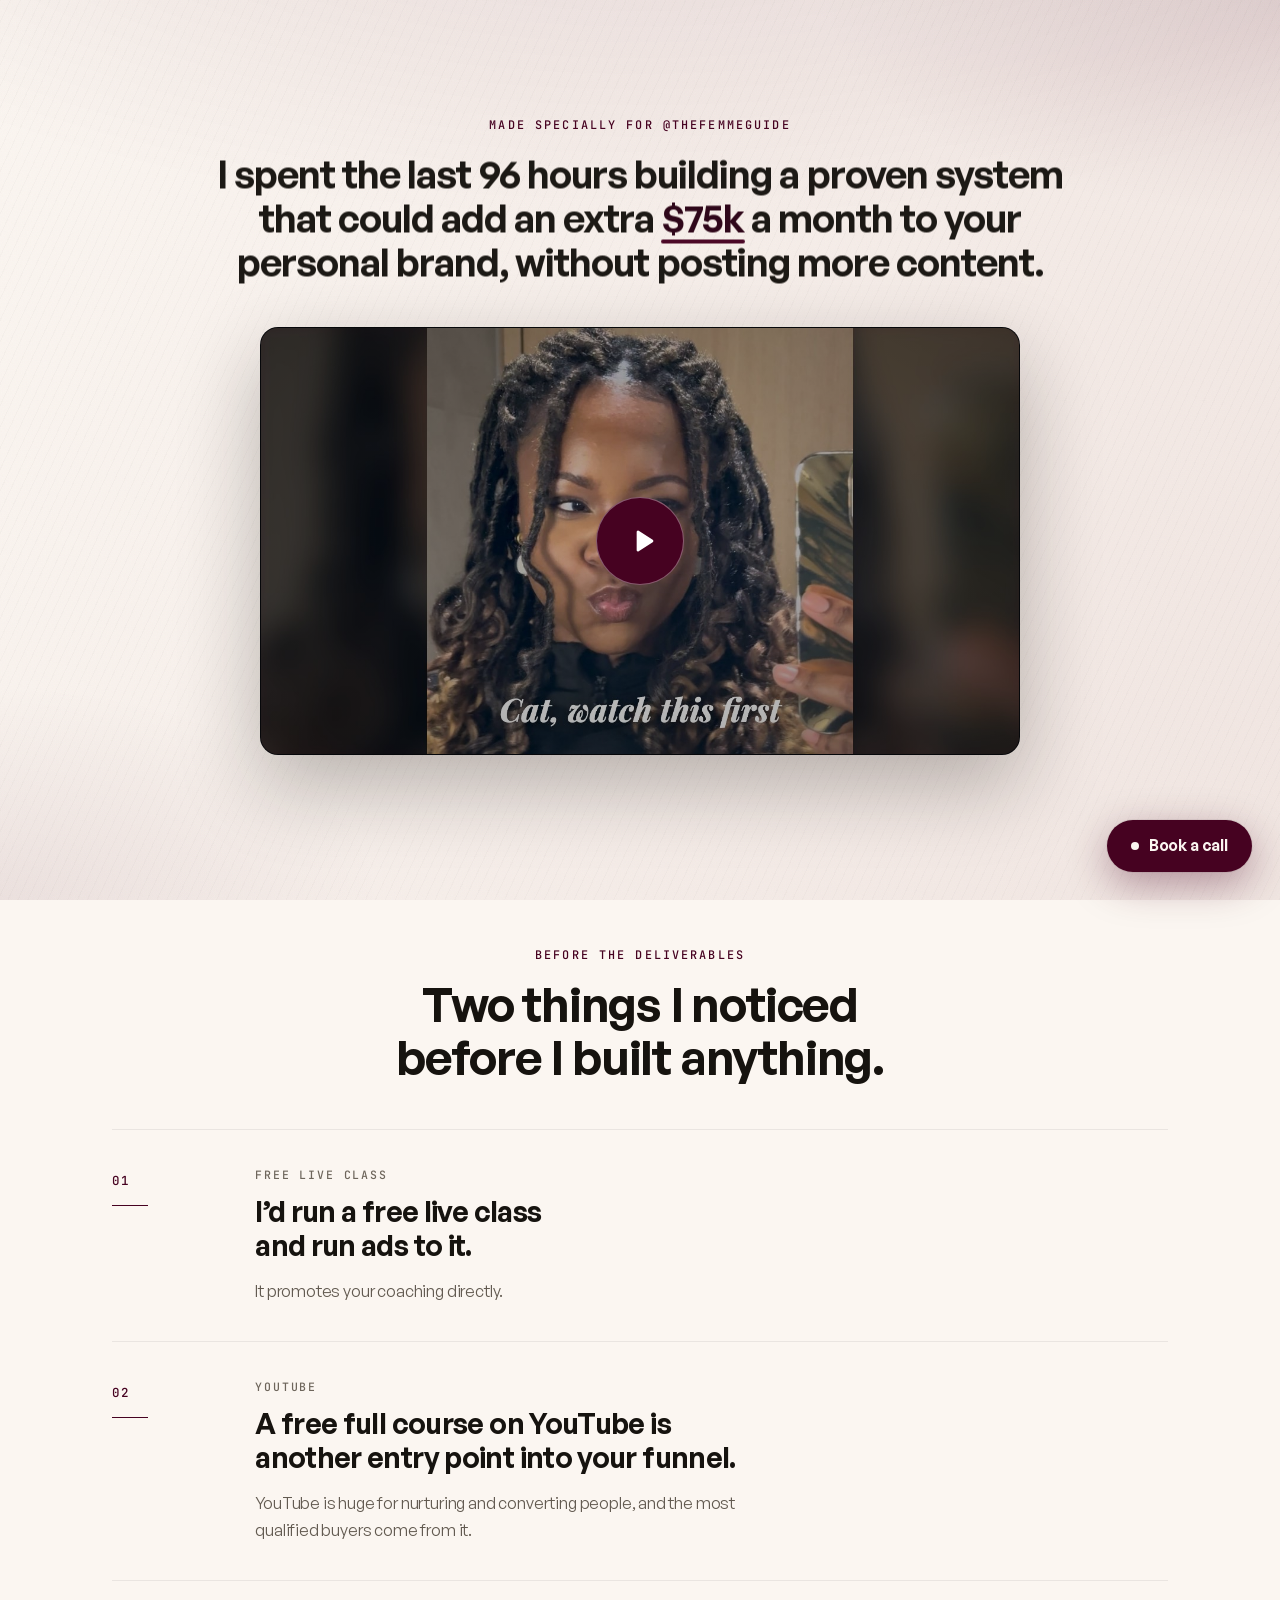
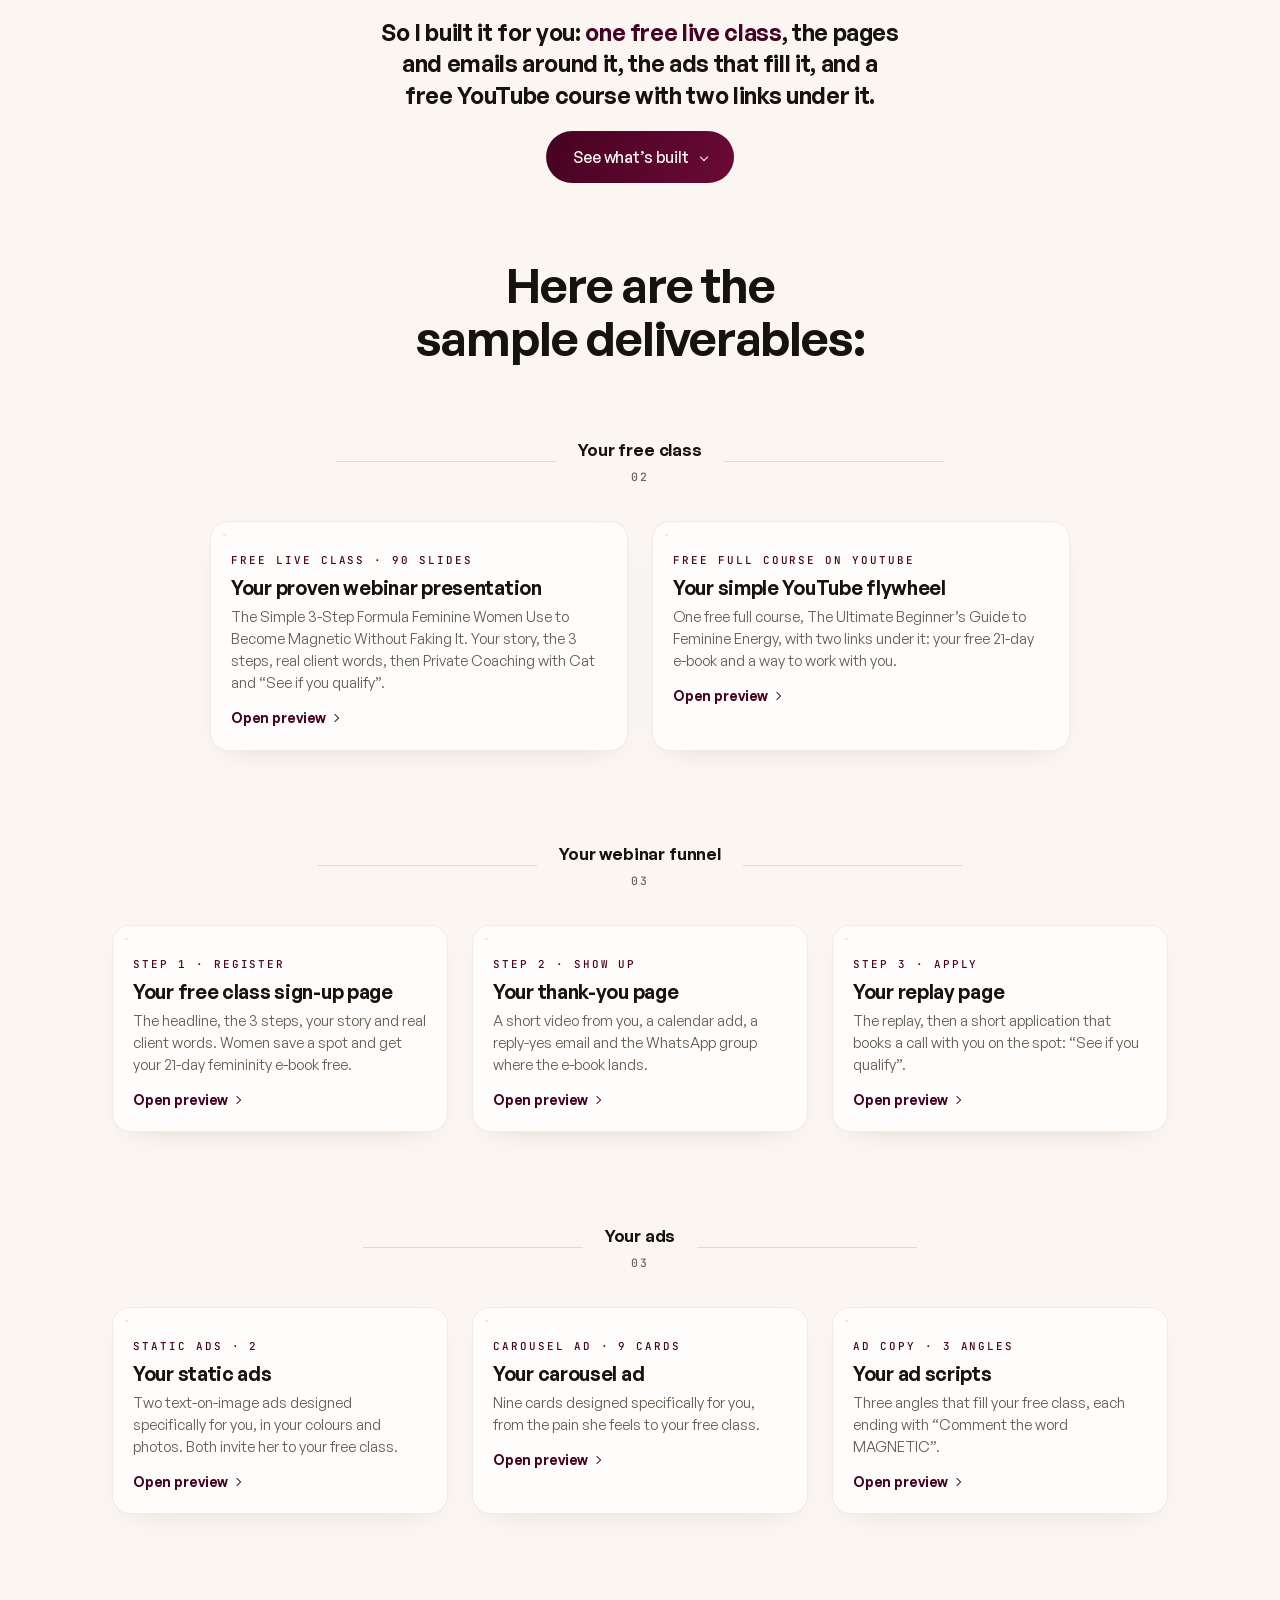
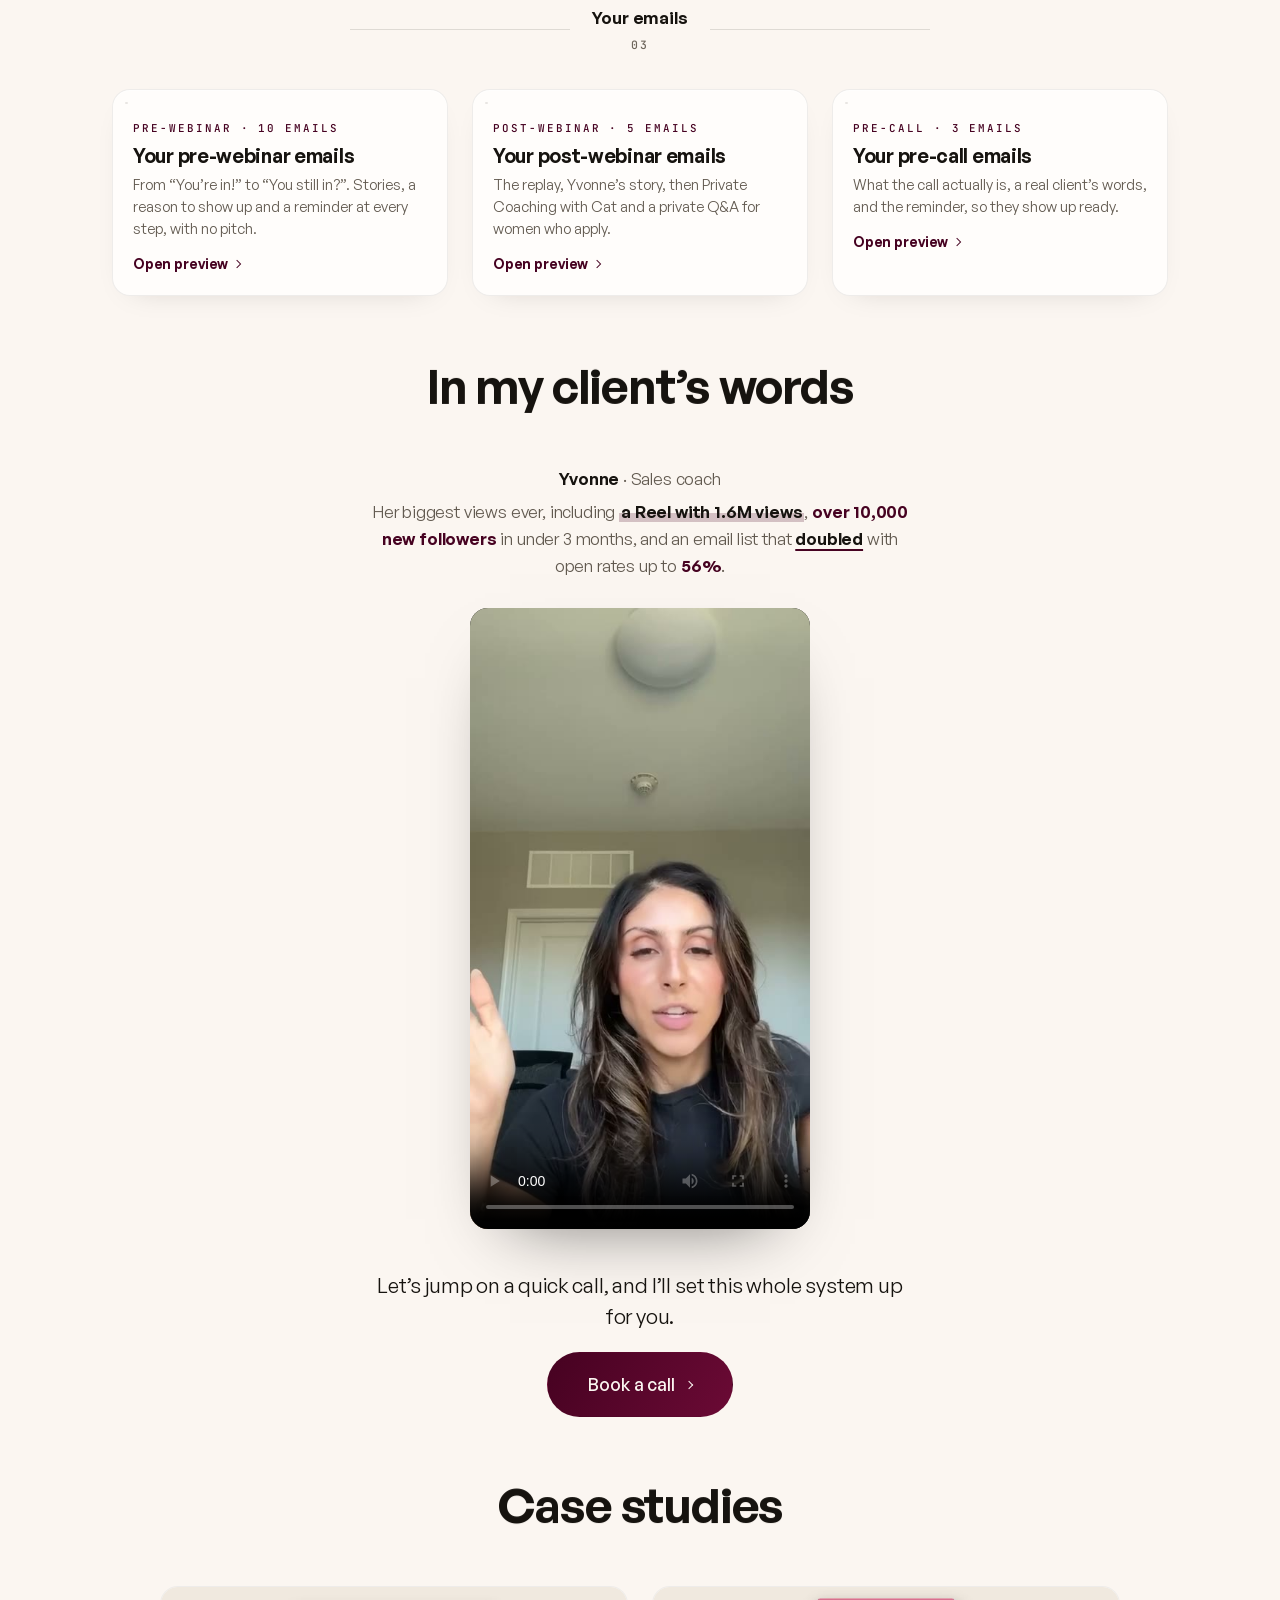
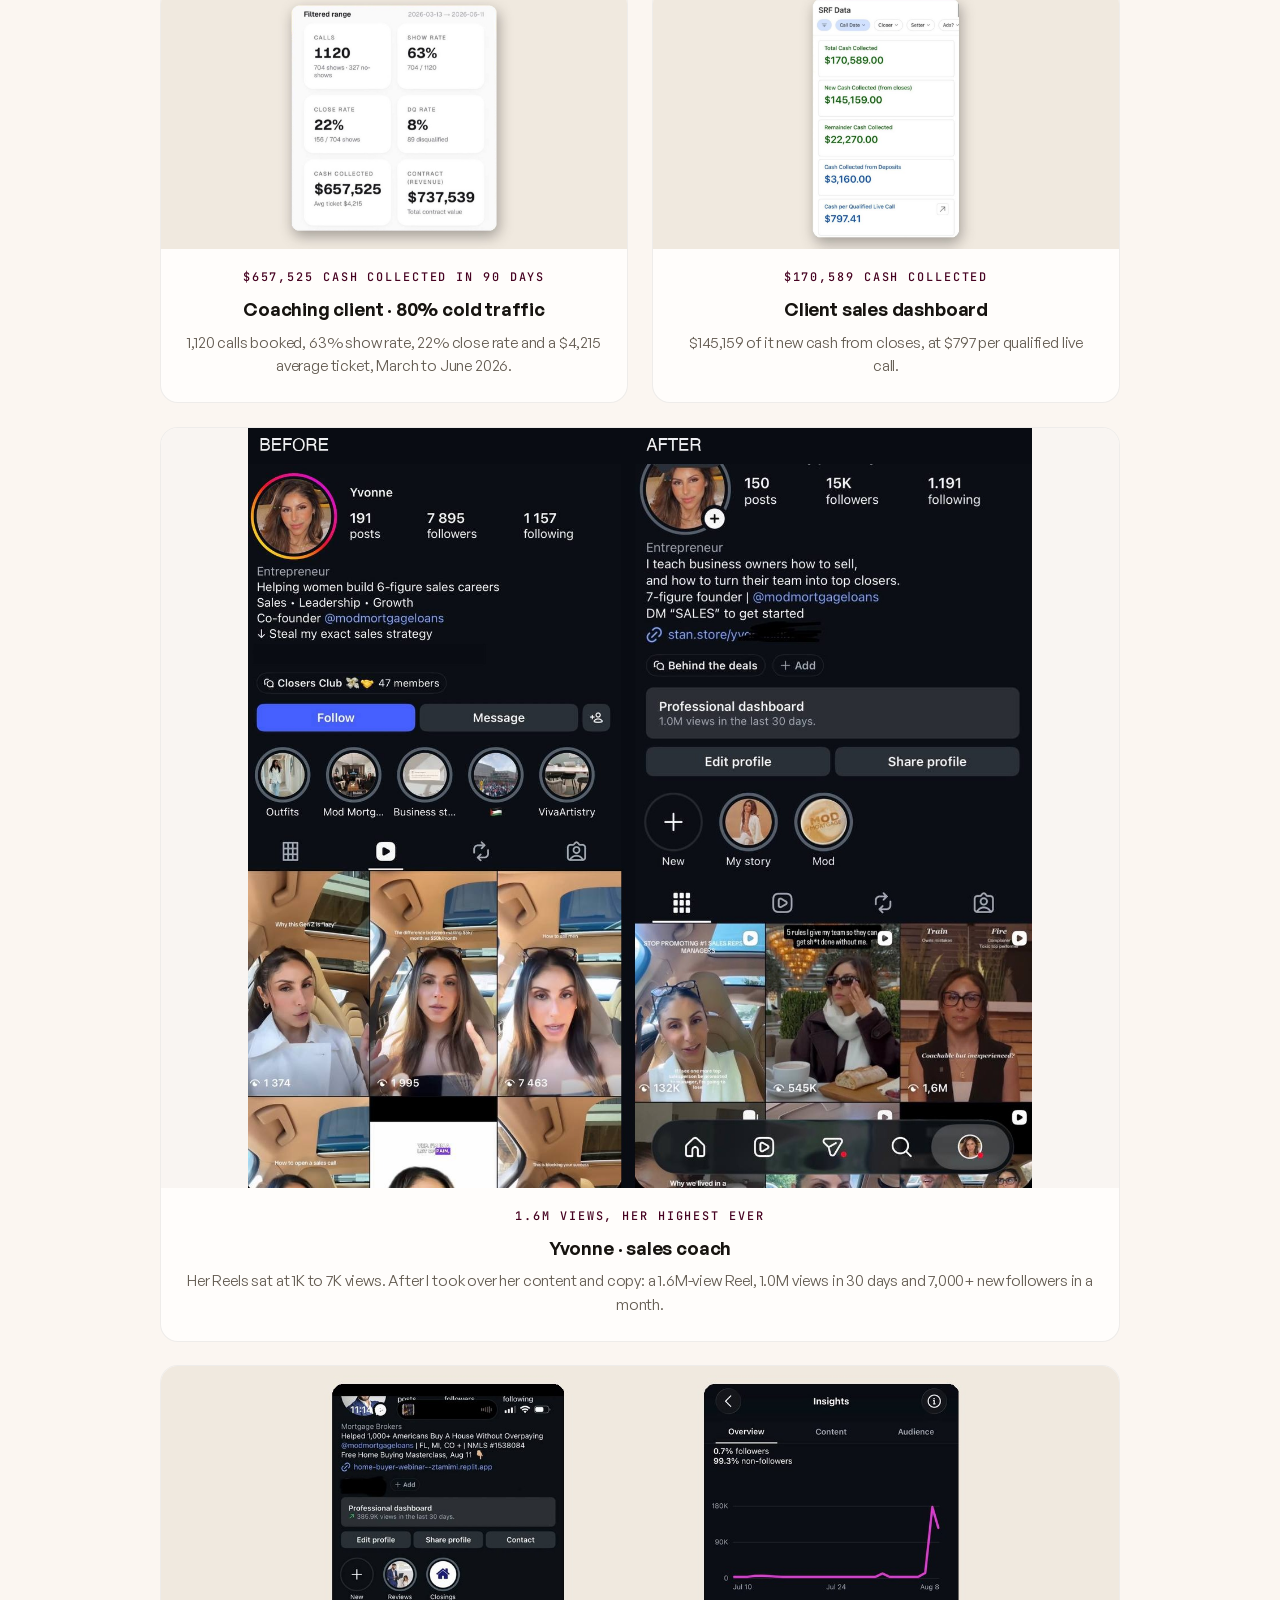
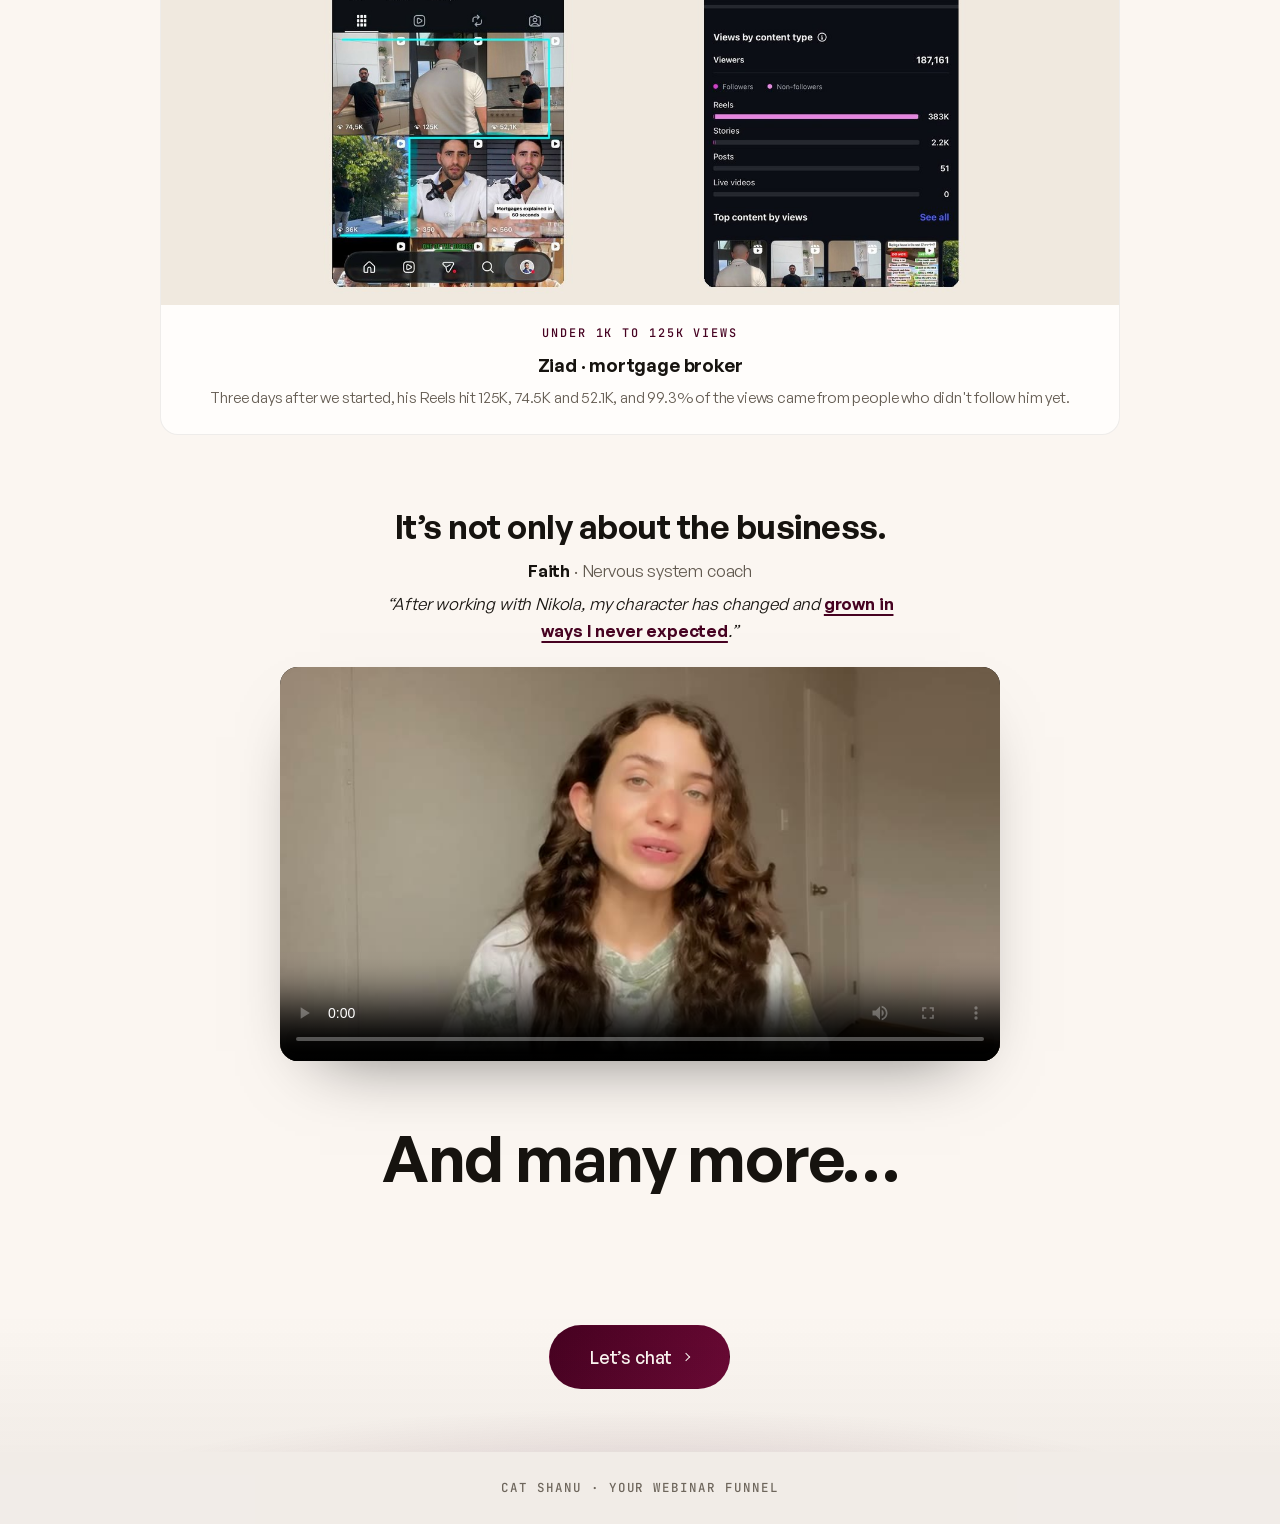
==== commit 1db3b4a2: "Hub promise: without posting more content Co-Authored-By: Claude Opus 5.5 <noreply@anthropic.com>" ====
--- a/index.html
+++ b/index.html
@@ -67,7 +67,7 @@
 
       <div class="hero__inner container">
         <p class="eyebrow reveal">Made specially for @thefemmeguide</p>
-        <h1 class="hero__title reveal" data-mode="funnel">I spent the last 96 hours building a proven system that could add an extra <span class="mark">$75k</span> a month to your personal brand by implementing webinars, without posting more content.</h1>
+        <h1 class="hero__title reveal" data-mode="funnel">I spent the last 96 hours building a proven system that could add an extra <span class="mark">$75k</span> a month to your personal brand, without posting more content.</h1>
 
         <!-- Hero video: Loom / Wistia embed when PITCH_CONFIG.heroEmbed is set, else the native player -->
         <div class="hplayer reveal">
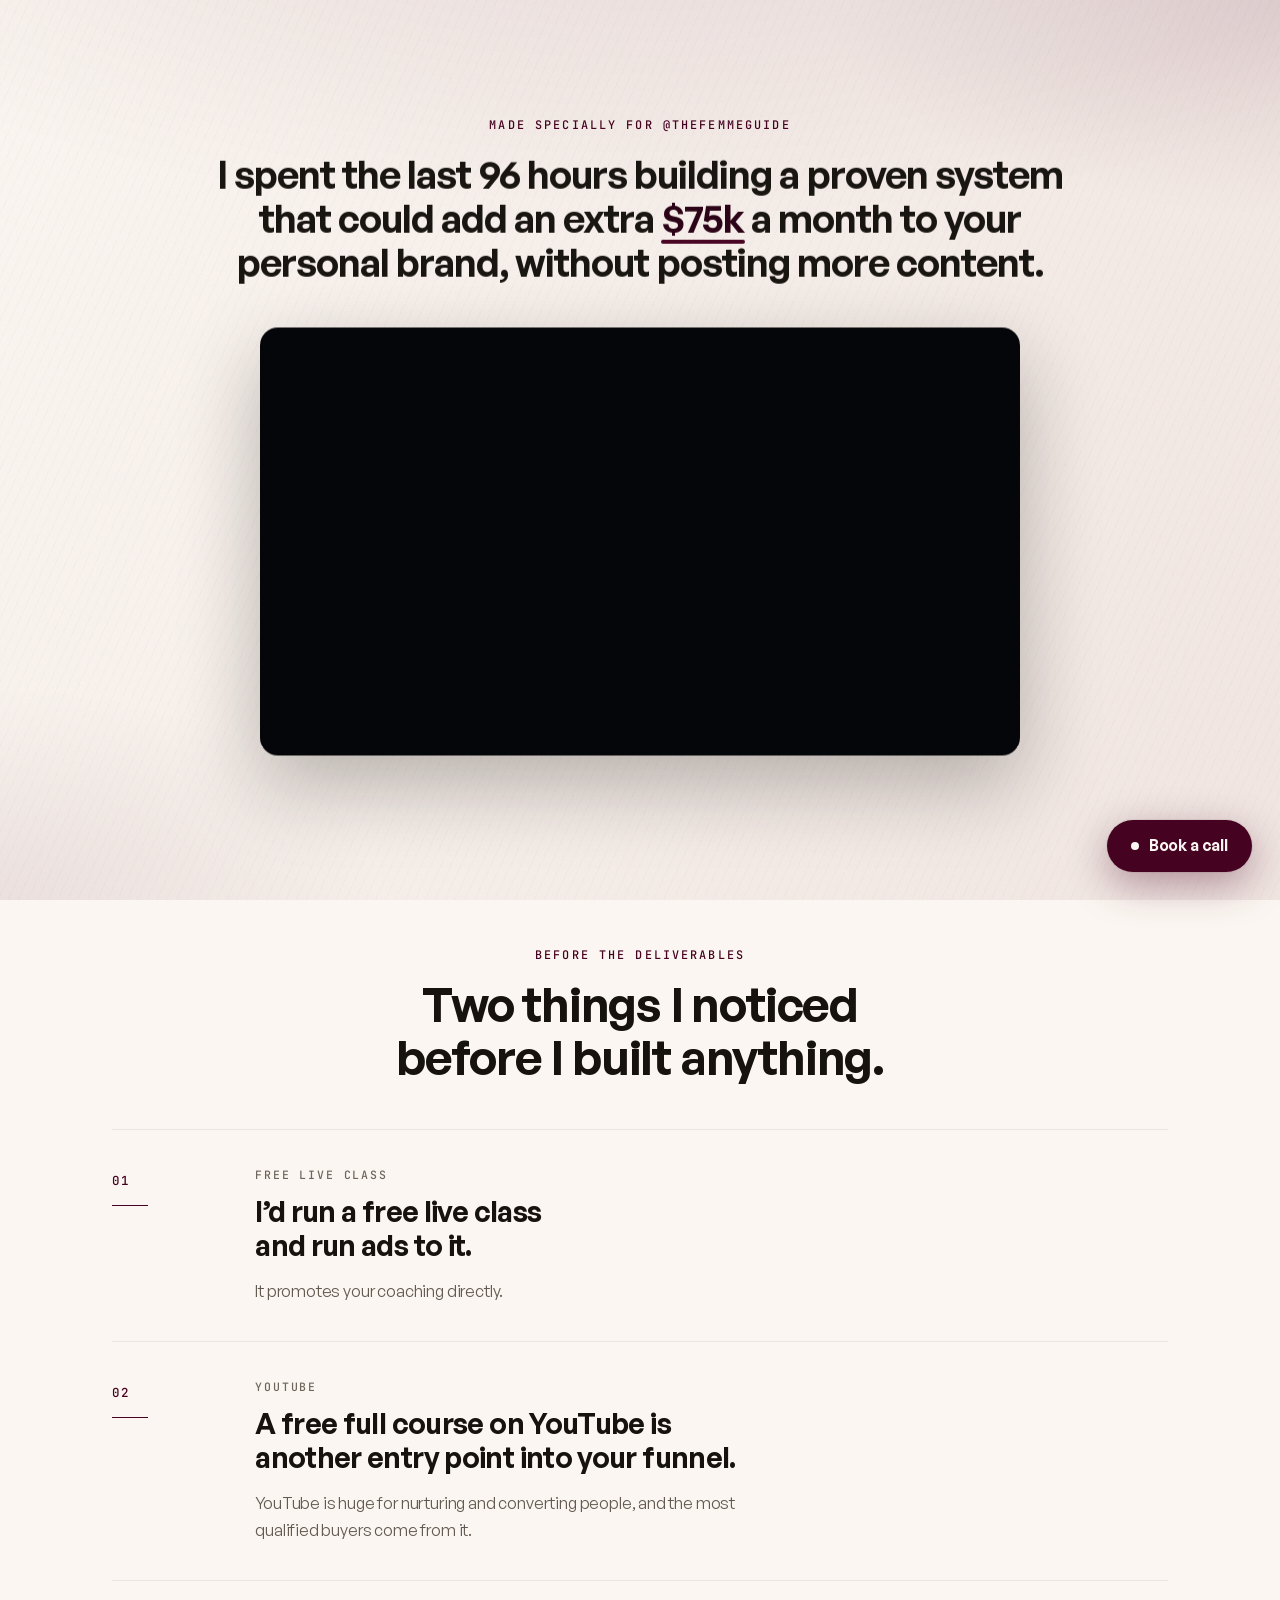
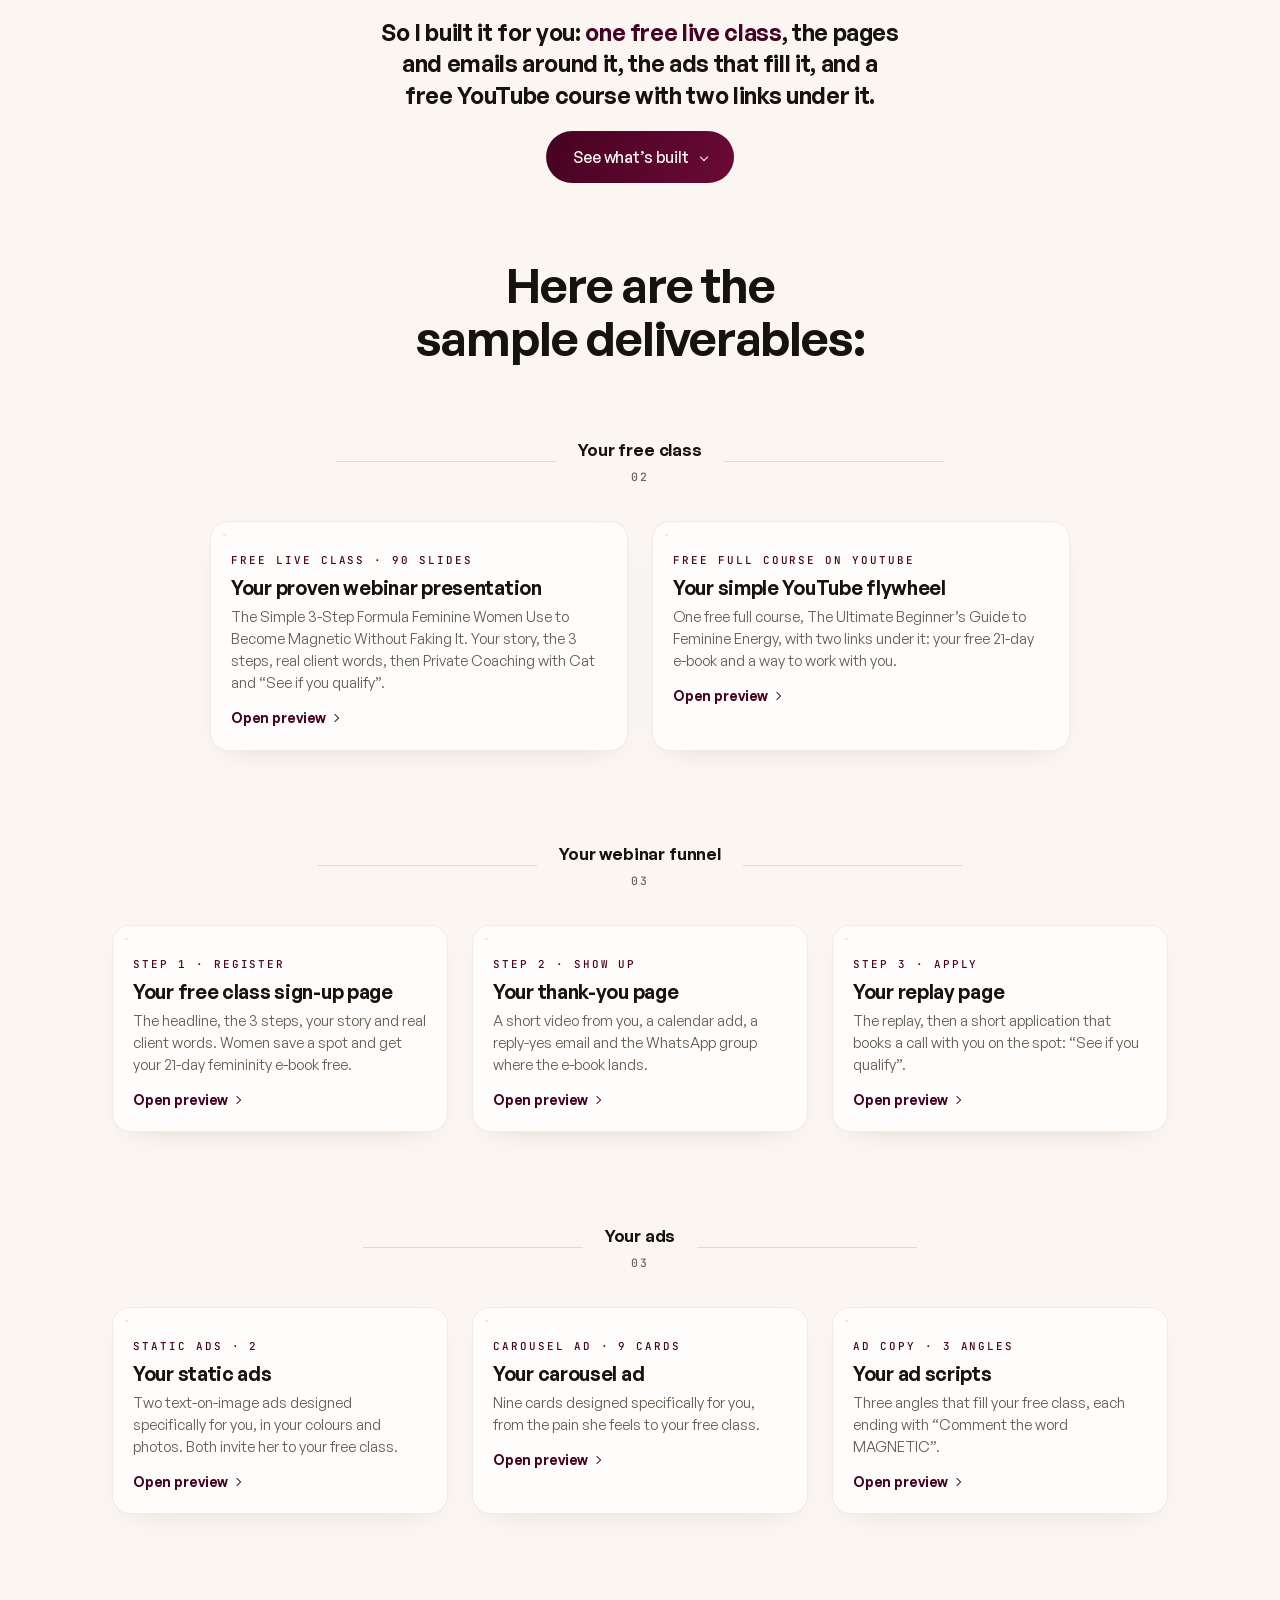
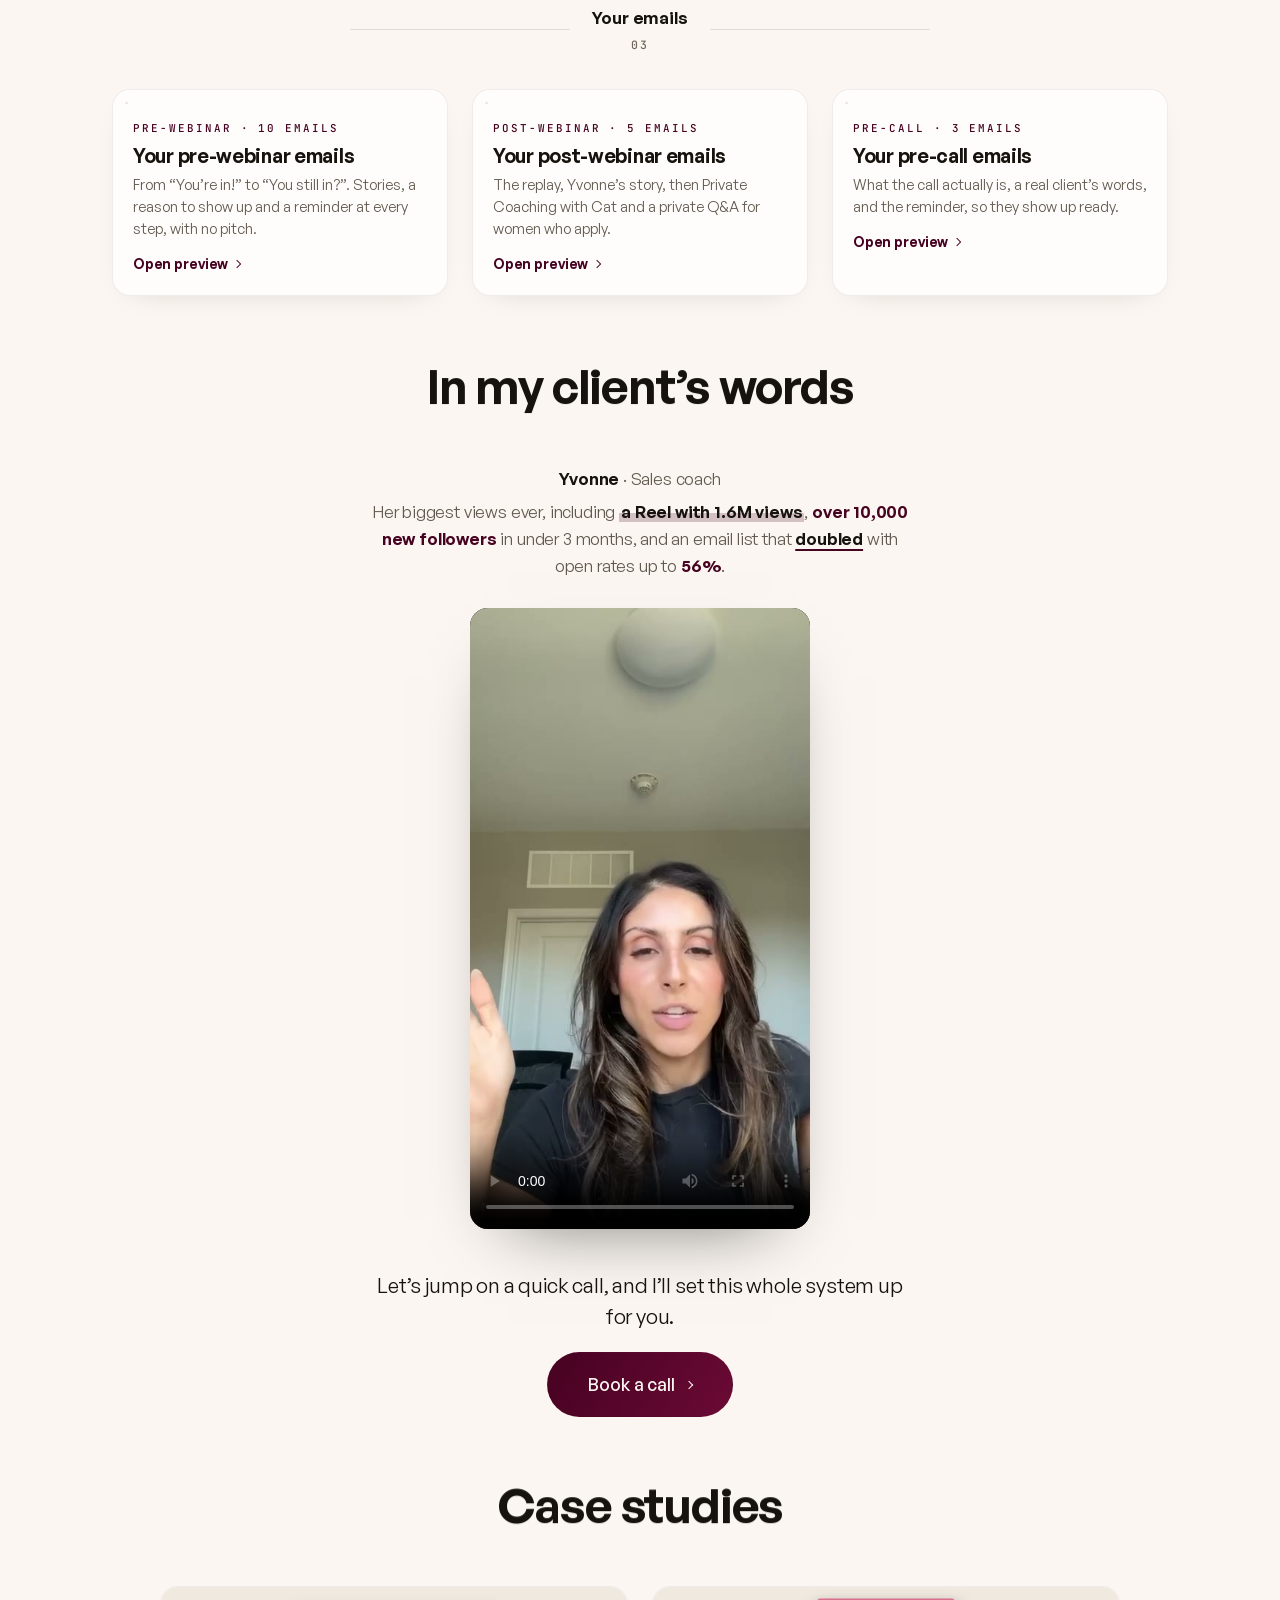
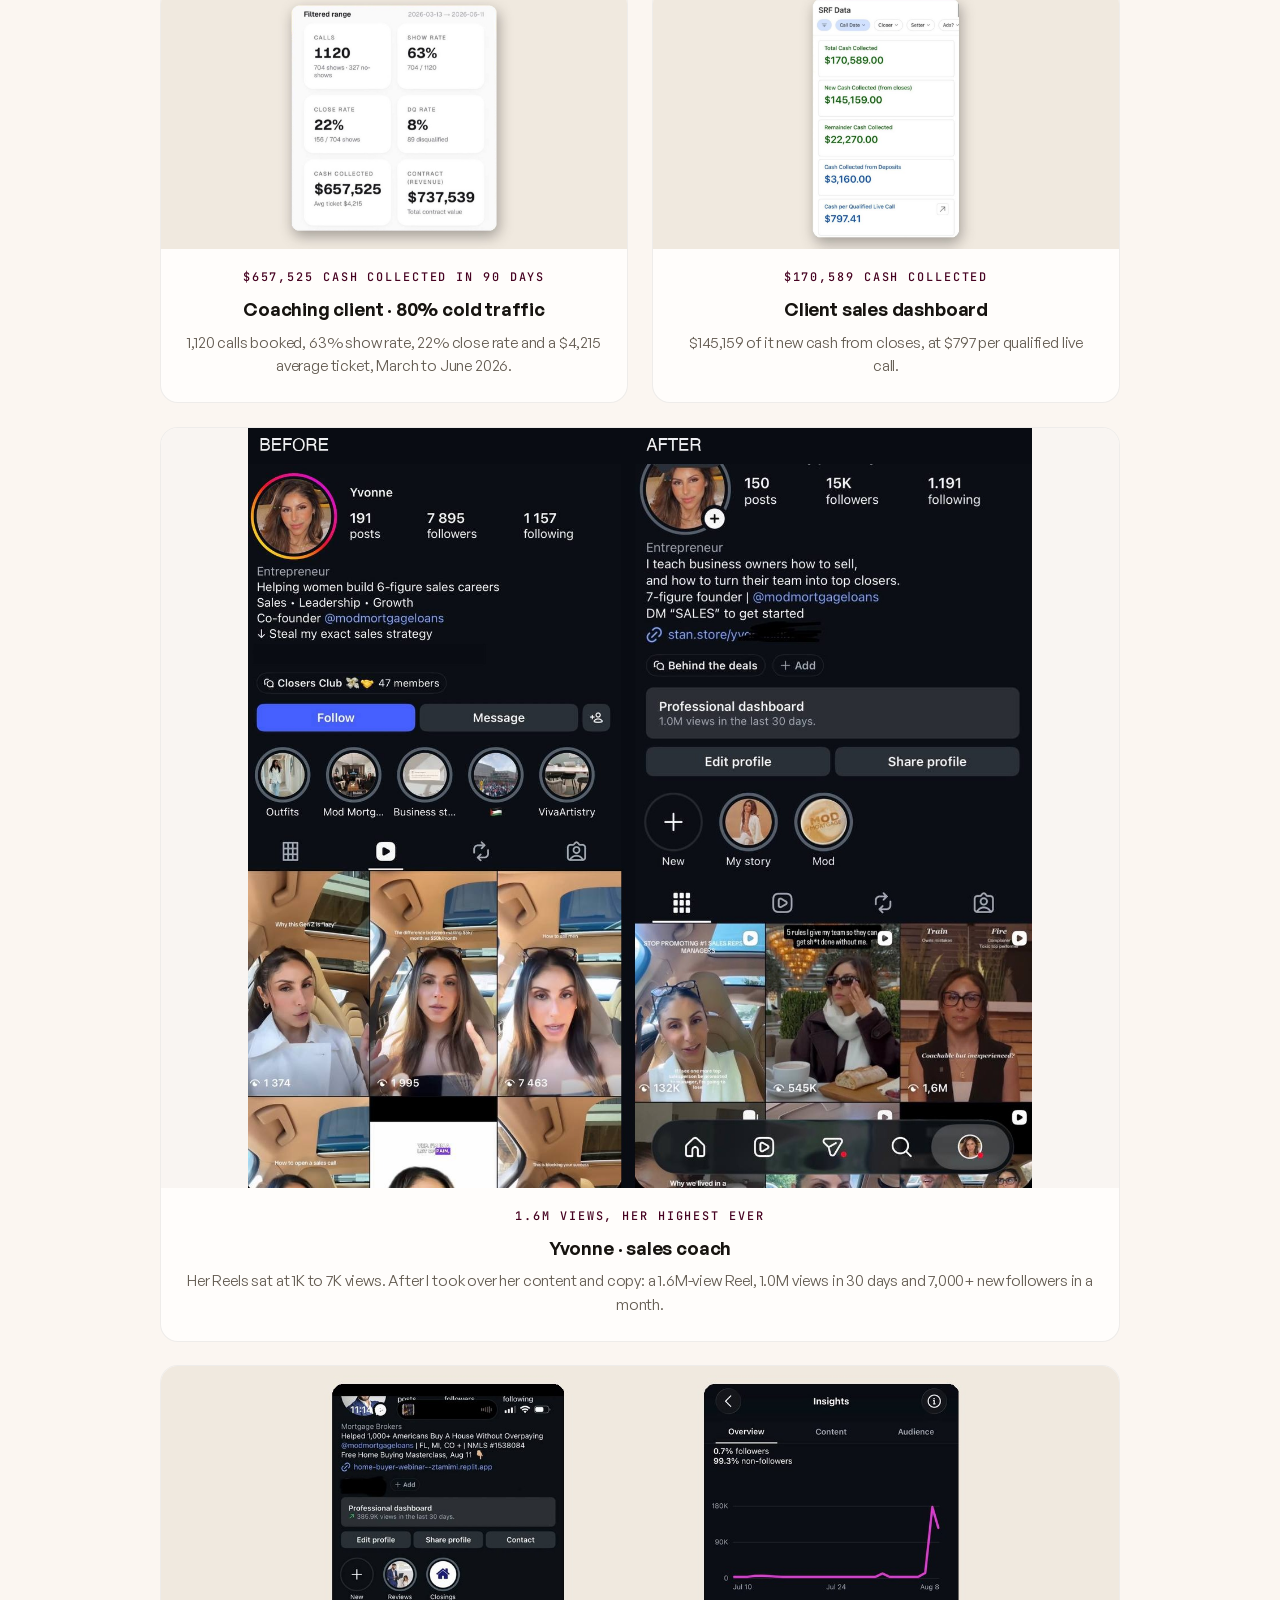
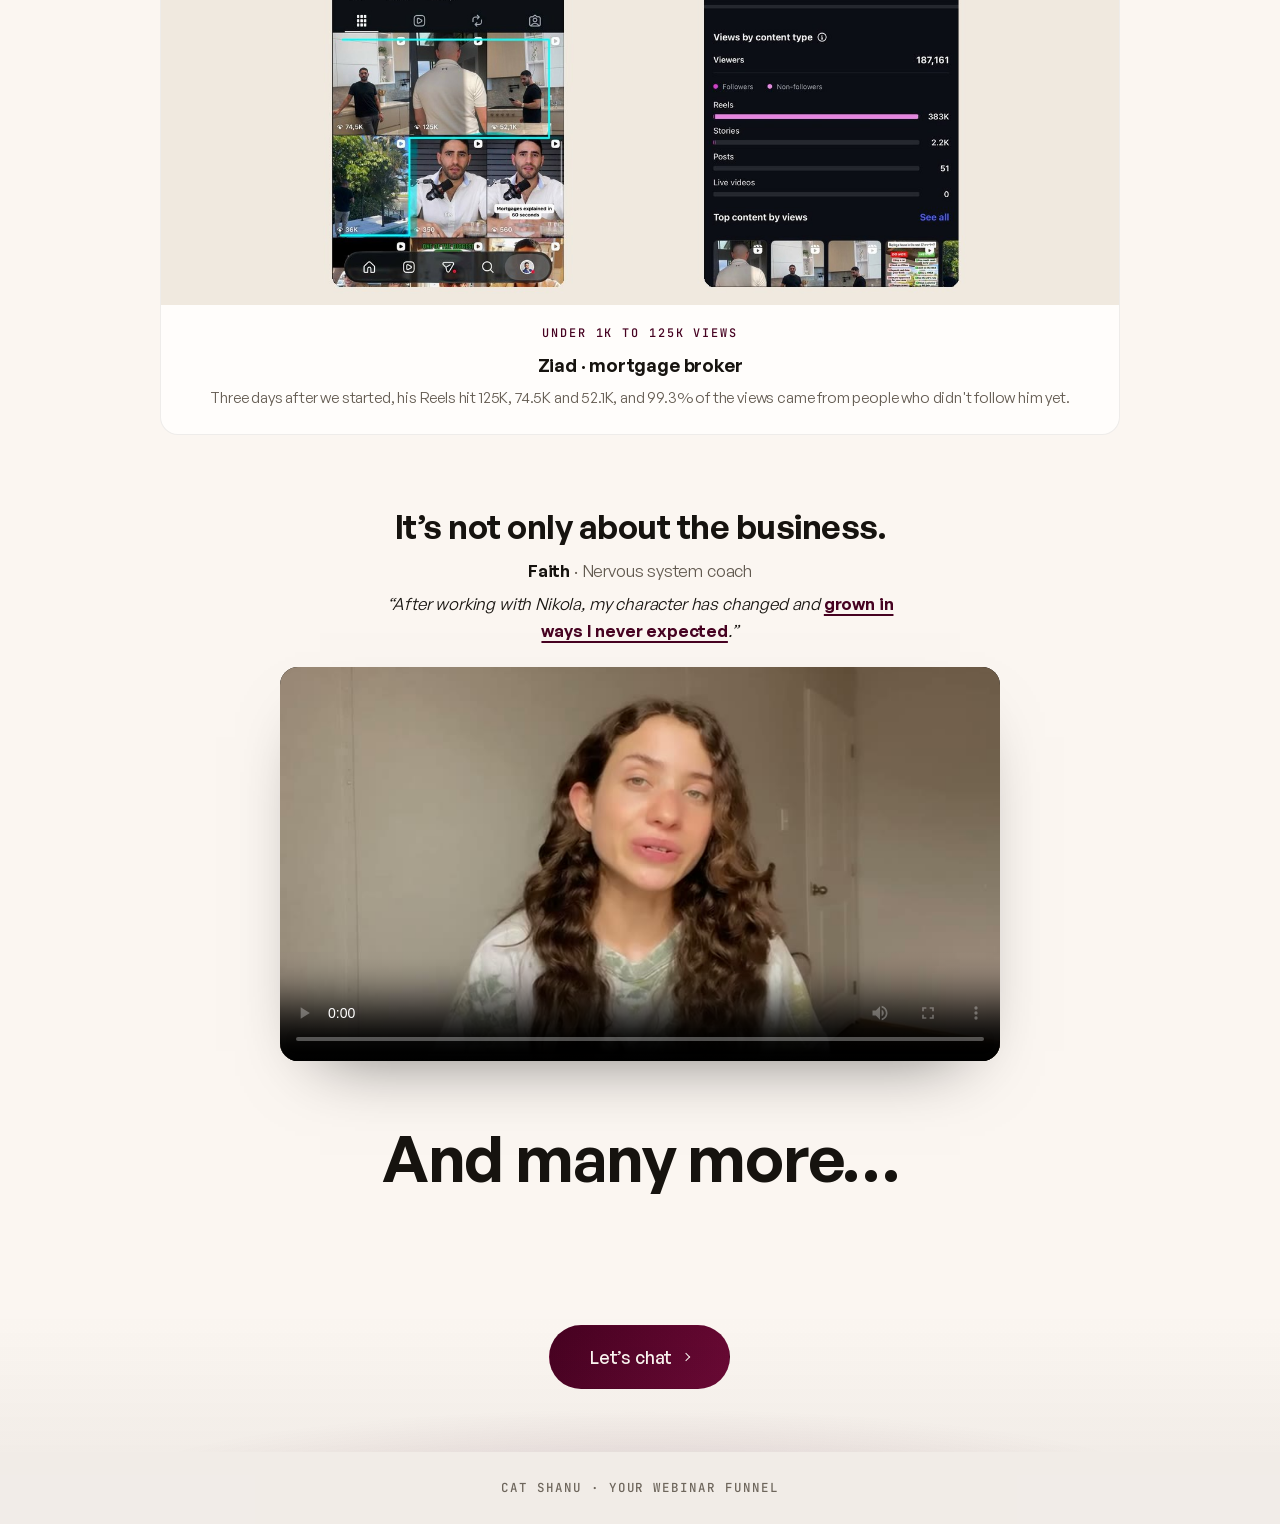
==== commit adc04ab2: "Hero: Cat's Loom + og preview with Loom frame Co-Authored-By: Claude Opus 5.5 <noreply@anthropic.com" ====
--- a/index.html
+++ b/index.html
@@ -8,14 +8,14 @@
   <meta name="robots" content="noindex" />
   <meta property="og:title" content="Cat, adding an extra $75k a month to your personal brand" />
   <meta property="og:description" content="Cat, adding an extra $75k a month to your personal brand" />
-  <meta property="og:image" content="https://nikola424.github.io/for-catshanu/og.png?v=3" />
+  <meta property="og:image" content="https://nikola424.github.io/for-catshanu/og.png?v=4" />
   <meta property="og:image:width" content="1200" />
   <meta property="og:image:height" content="630" />
   <meta property="og:url" content="https://nikola424.github.io/for-catshanu/" />
   <meta property="og:type" content="website" />
   <meta name="twitter:card" content="summary_large_image" />
   <meta name="twitter:title" content="Cat, adding an extra $75k a month to your personal brand" />
-  <meta name="twitter:image" content="https://nikola424.github.io/for-catshanu/og.png?v=3" />
+  <meta name="twitter:image" content="https://nikola424.github.io/for-catshanu/og.png?v=4" />
   <!-- Generated per build from the PROSPECT'S logo: node scripts/make_favicon.js {folder} -->
   <link rel="icon" href="assets/img/favicon.png" type="image/png" />
   <link rel="apple-touch-icon" href="assets/img/apple-touch-icon.png" />
@@ -34,7 +34,7 @@
        caseStudies : optional. [{ youtube: "VIDEO_ID" | image: "path", result: "$48k in 30 days", title: "...", text: "..." }]
     ============================================================================== */
     window.PITCH_CONFIG = {
-      heroEmbed: "",
+      heroEmbed: "https://www.loom.com/share/43613e27cd3c474a8872c7d8b6db59b9",
       calendly: "https://calendly.com/nikola-monetisebetter/discovery",
       mode: (new URLSearchParams(location.search).get("mode") || "funnel"),
       brand: { logo: "", name: "", url: "", footer: "" },
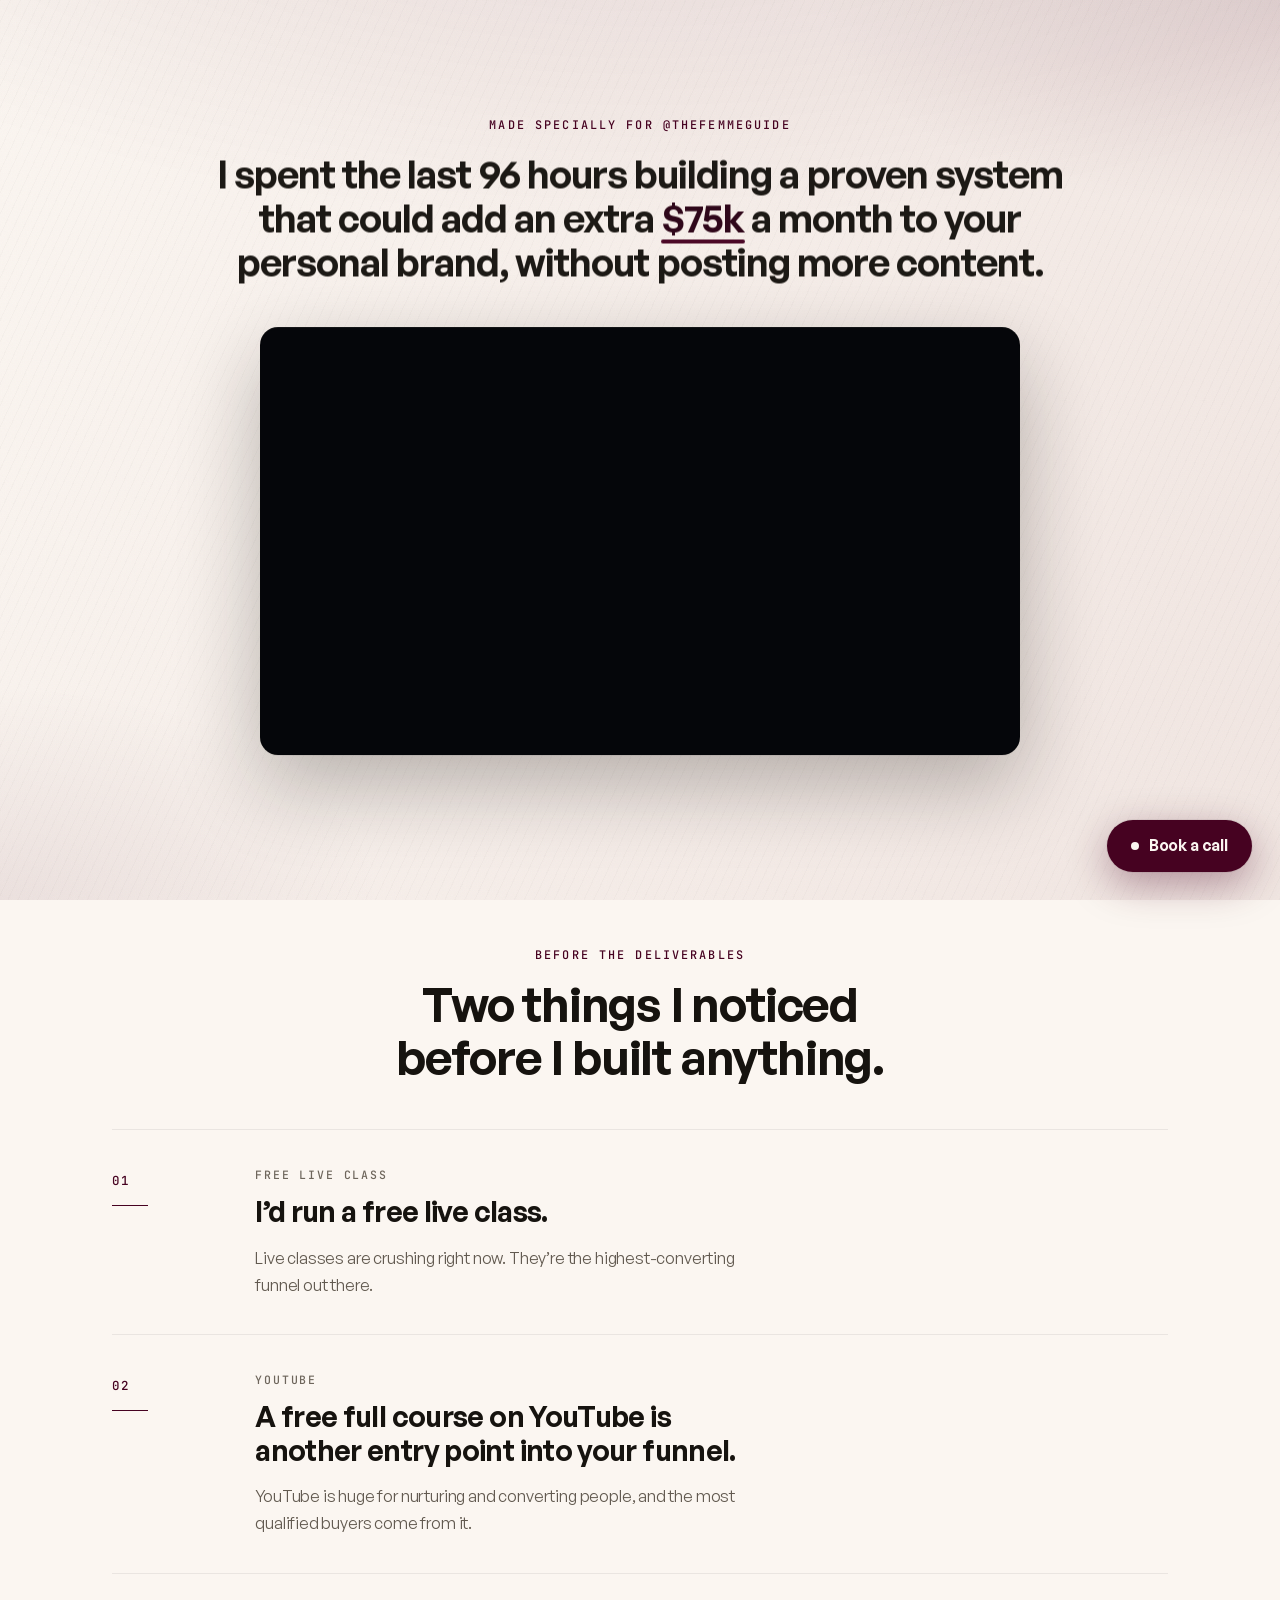
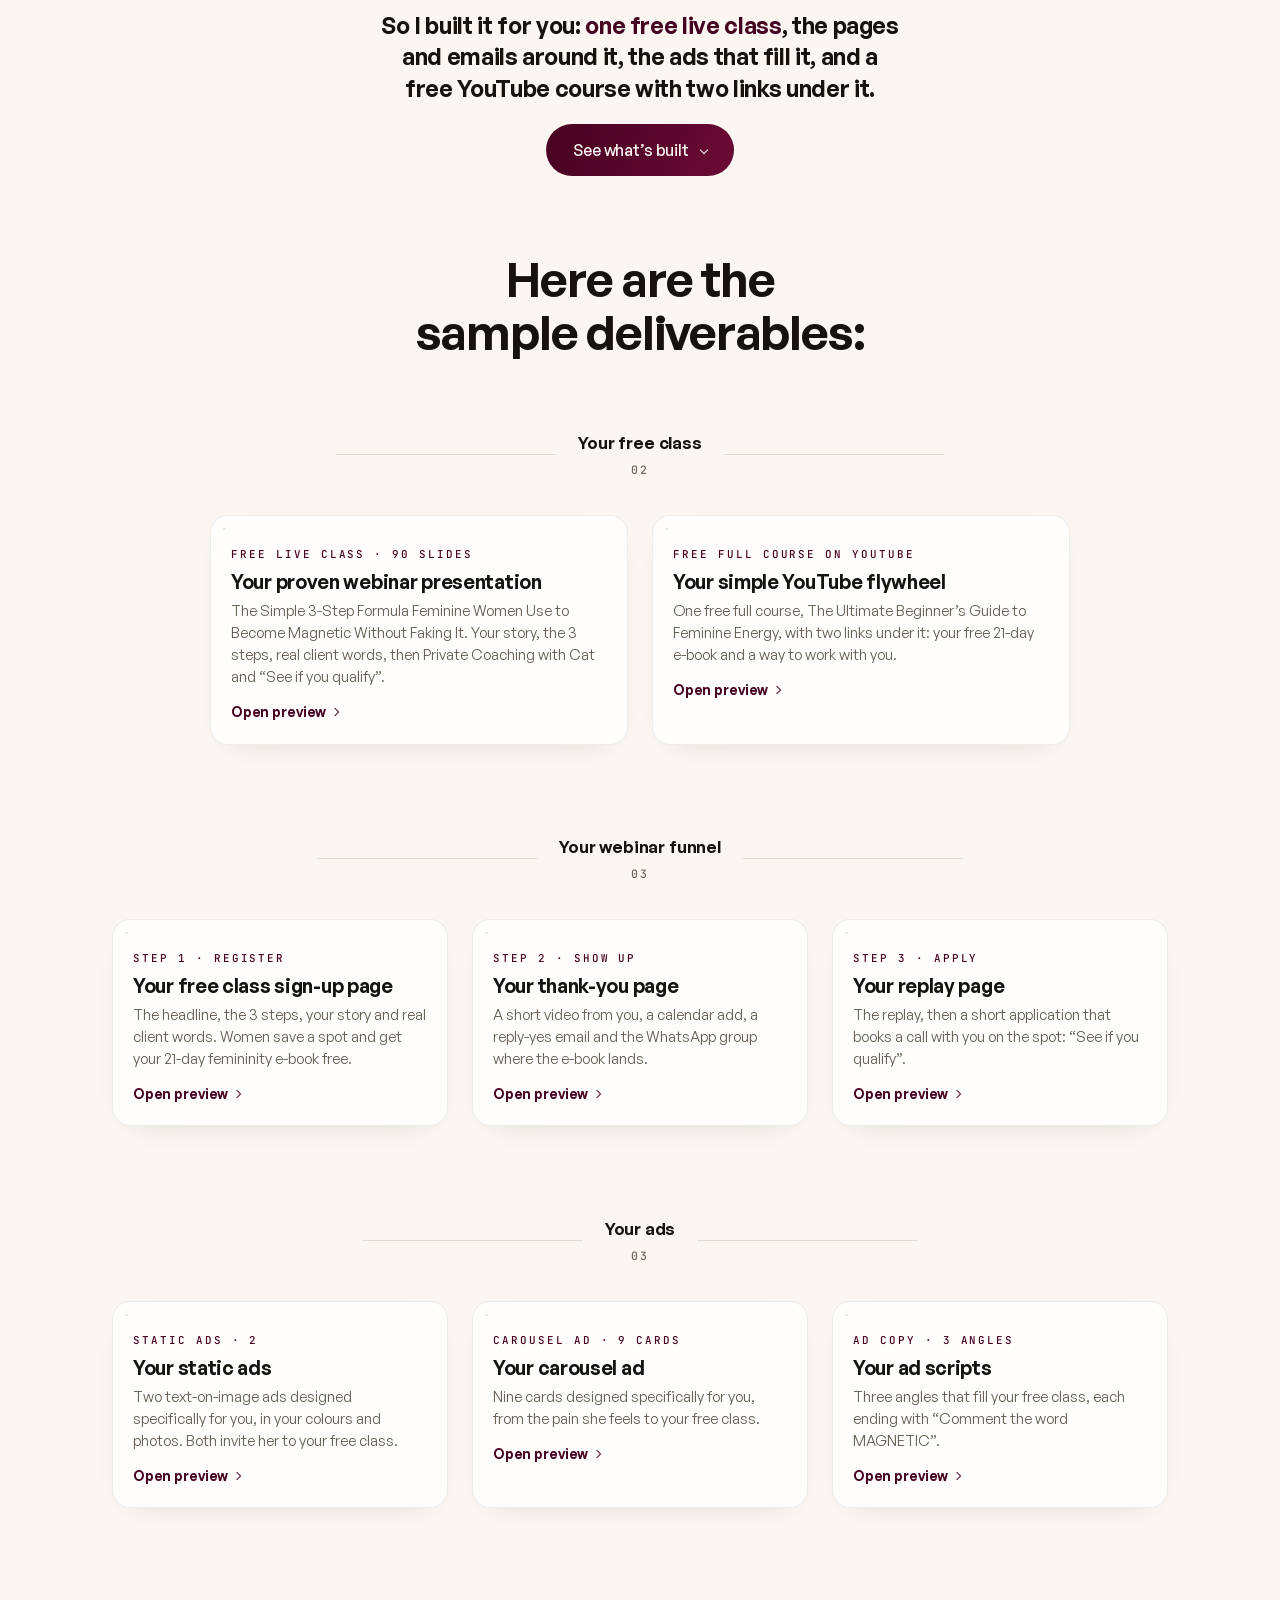
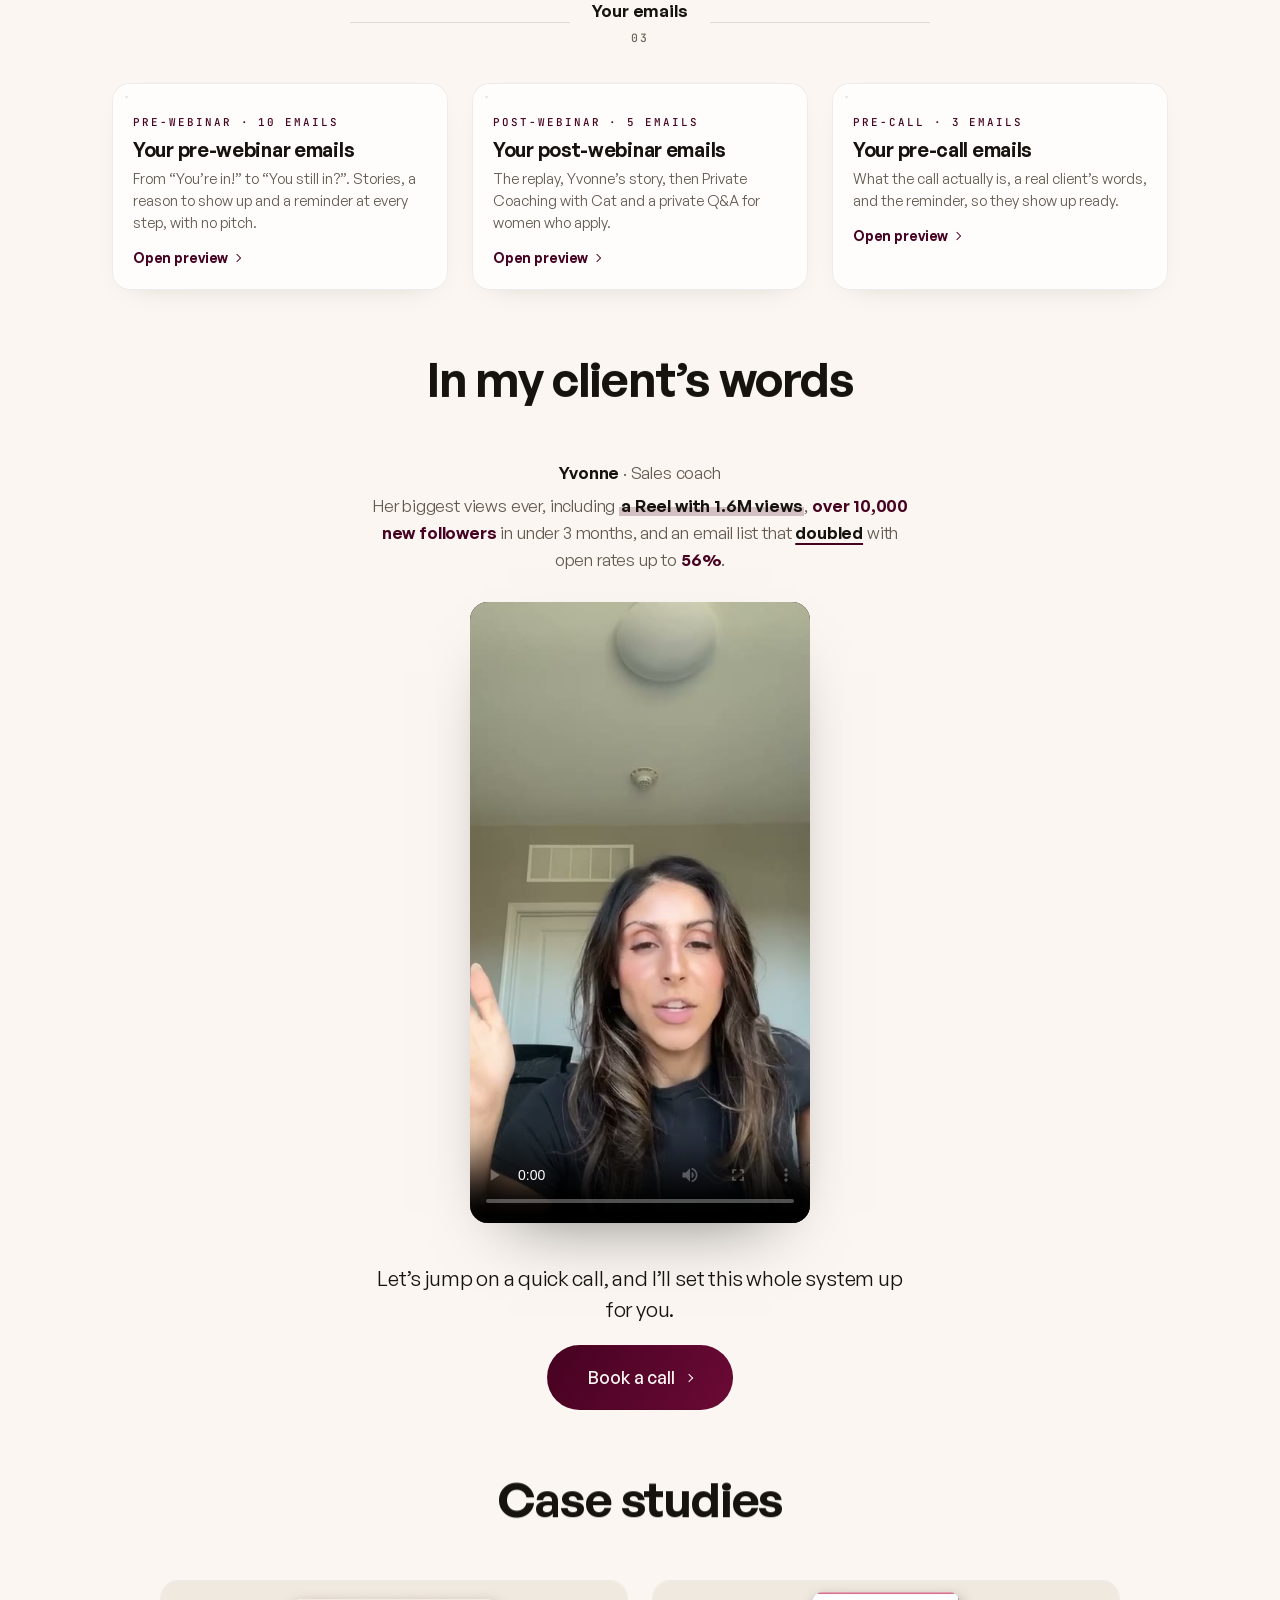
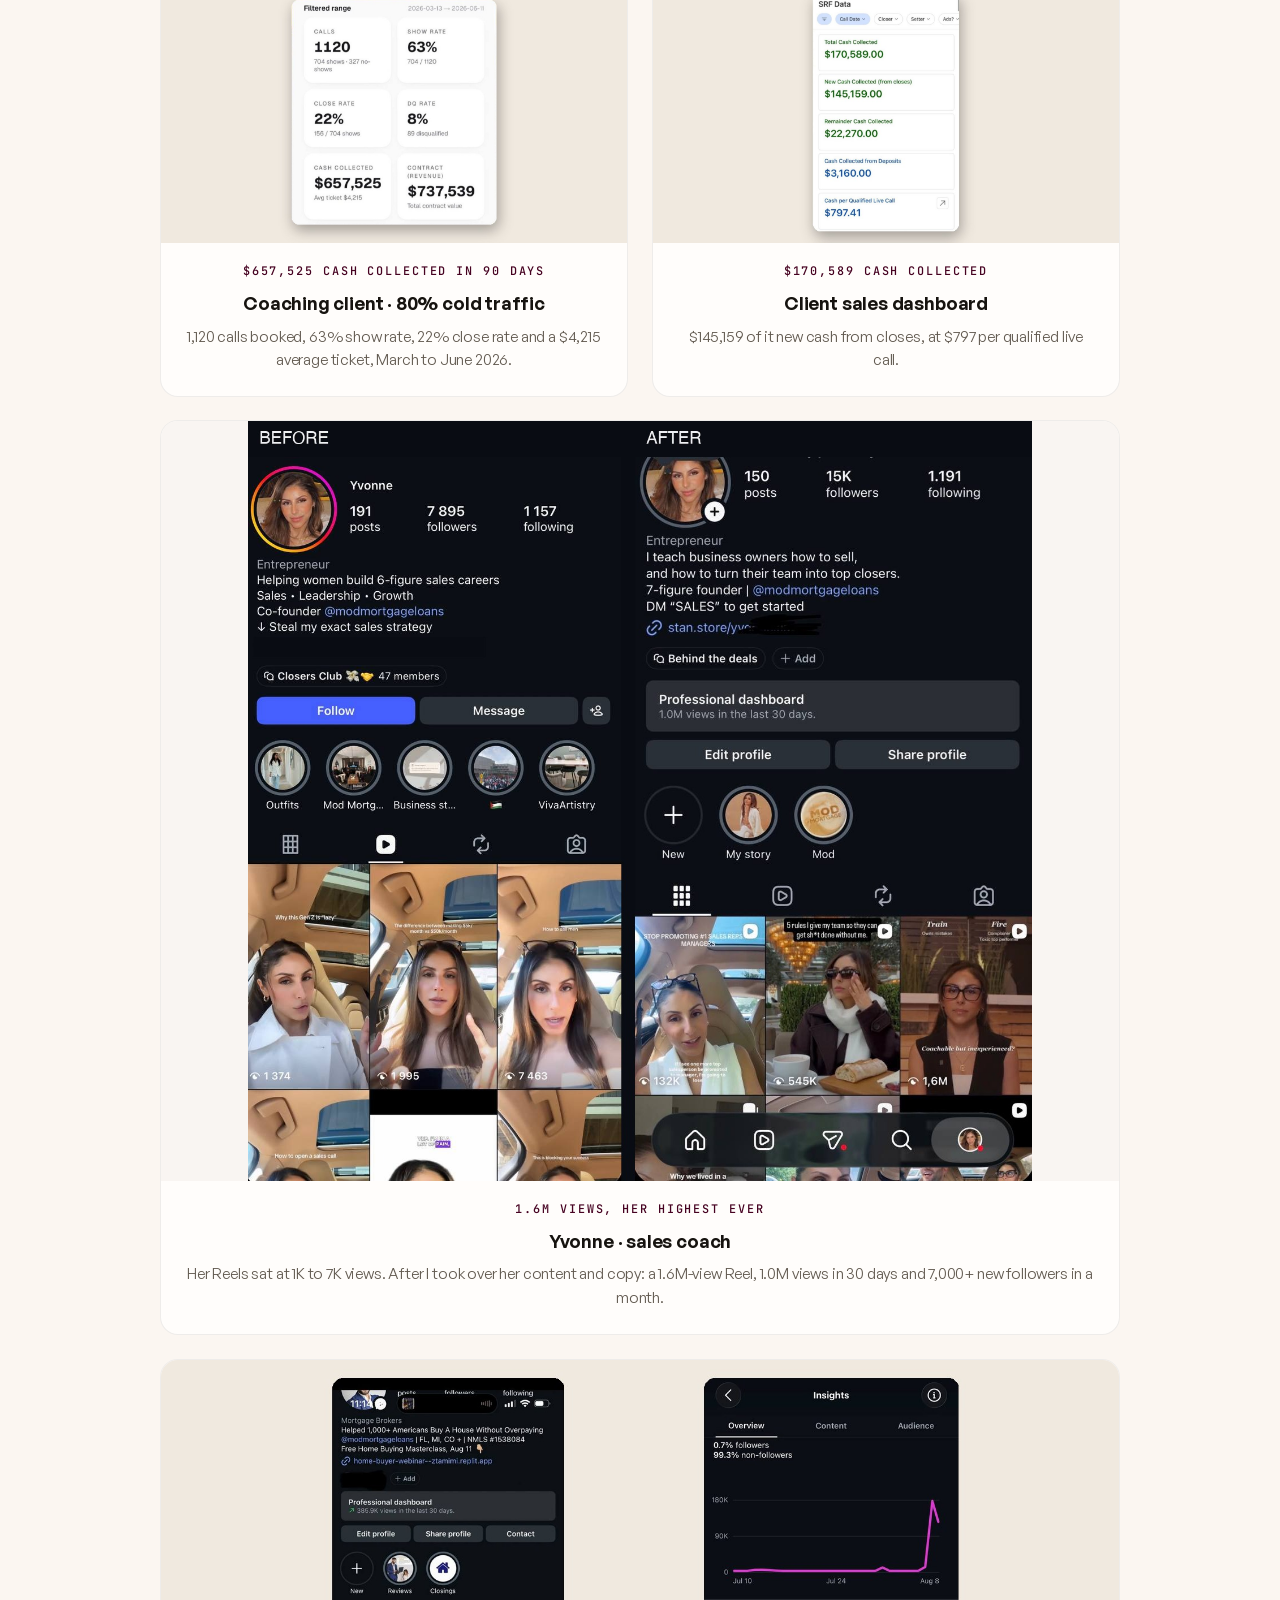
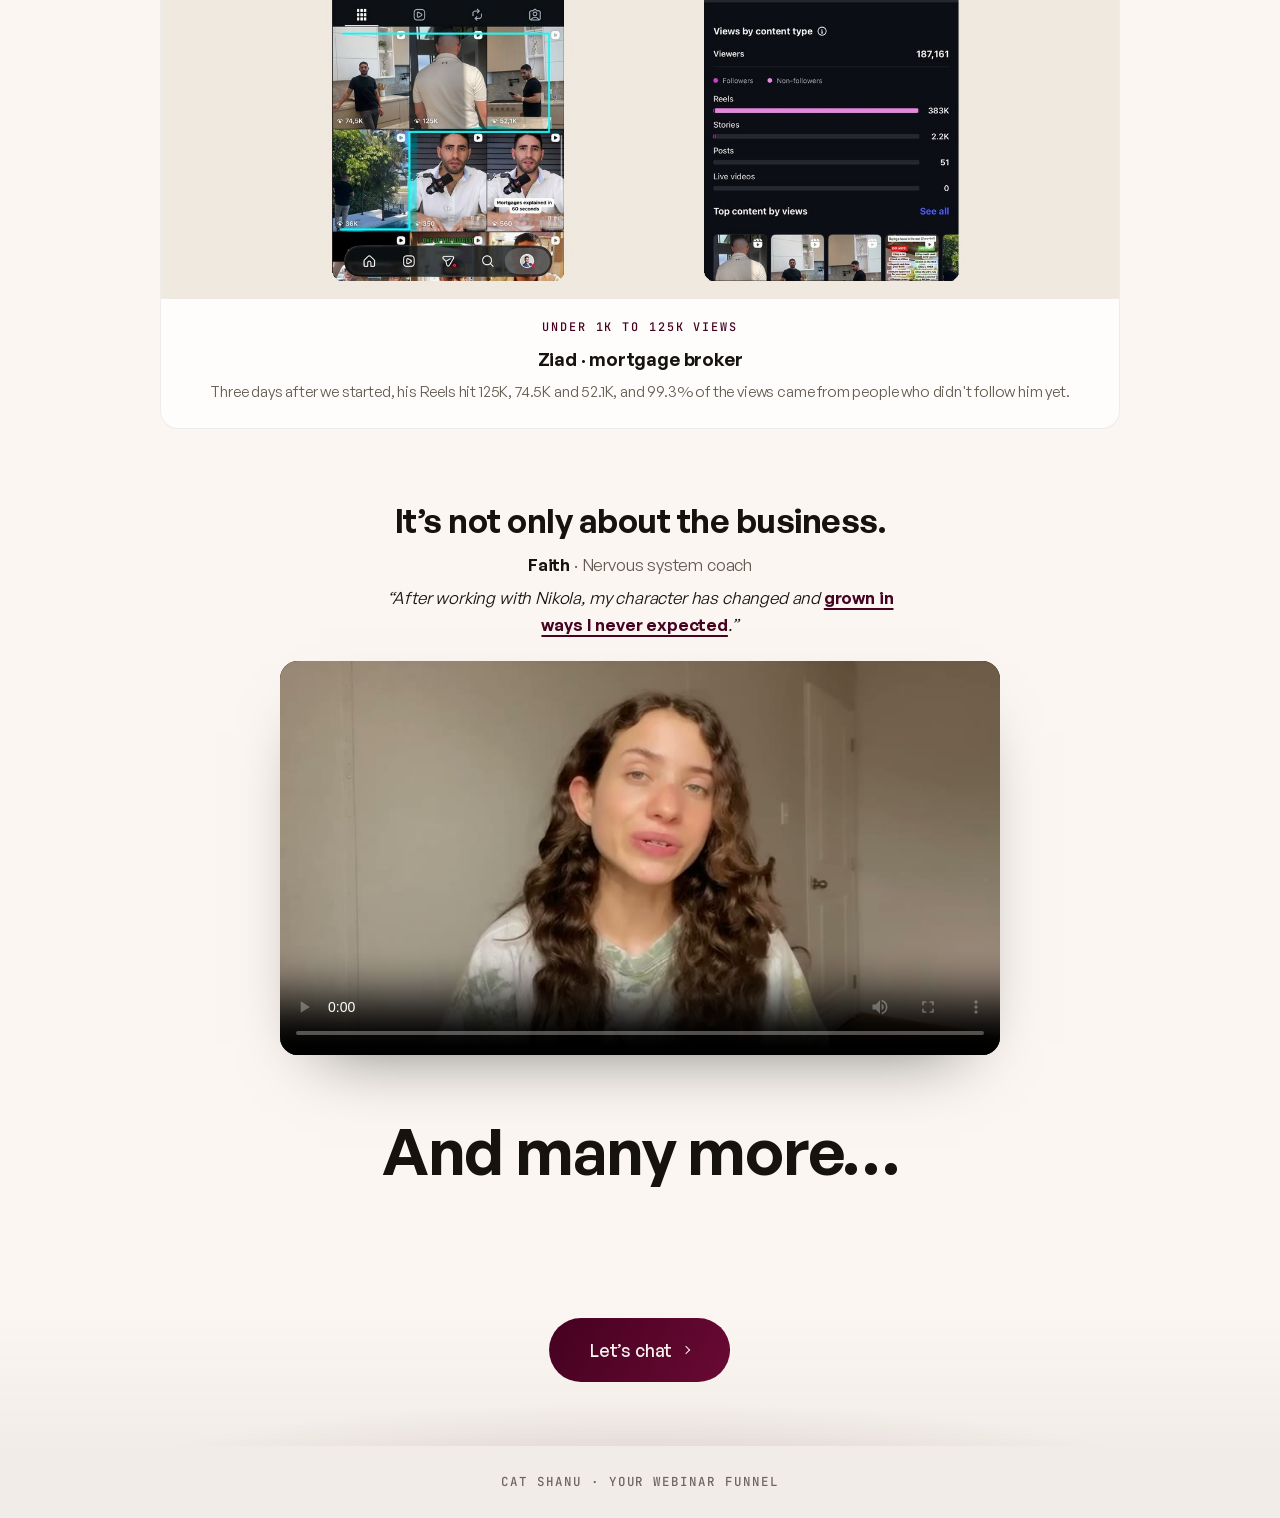
==== commit 1d71fda9: "Live class beat: crushing right now copy Co-Authored-By: Claude Opus 5.5 <noreply@anthropic.com>" ====
--- a/index.html
+++ b/index.html
@@ -139,8 +139,8 @@
           <div class="beat__num"><span class="beat__idx">01</span><span class="beat__rule"></span></div>
           <div class="beat__copy">
             <p class="beat__kicker">Free live class</p>
-            <h3 class="beat__title">I&rsquo;d run a free live class and run ads to it.</h3>
-            <p class="beat__text">It promotes your coaching directly.</p>
+            <h3 class="beat__title">I&rsquo;d run a free live class.</h3>
+            <p class="beat__text">Live classes are crushing right now. They&rsquo;re the highest-converting funnel out there.</p>
           </div>
         </article>
         <article class="beat reveal">
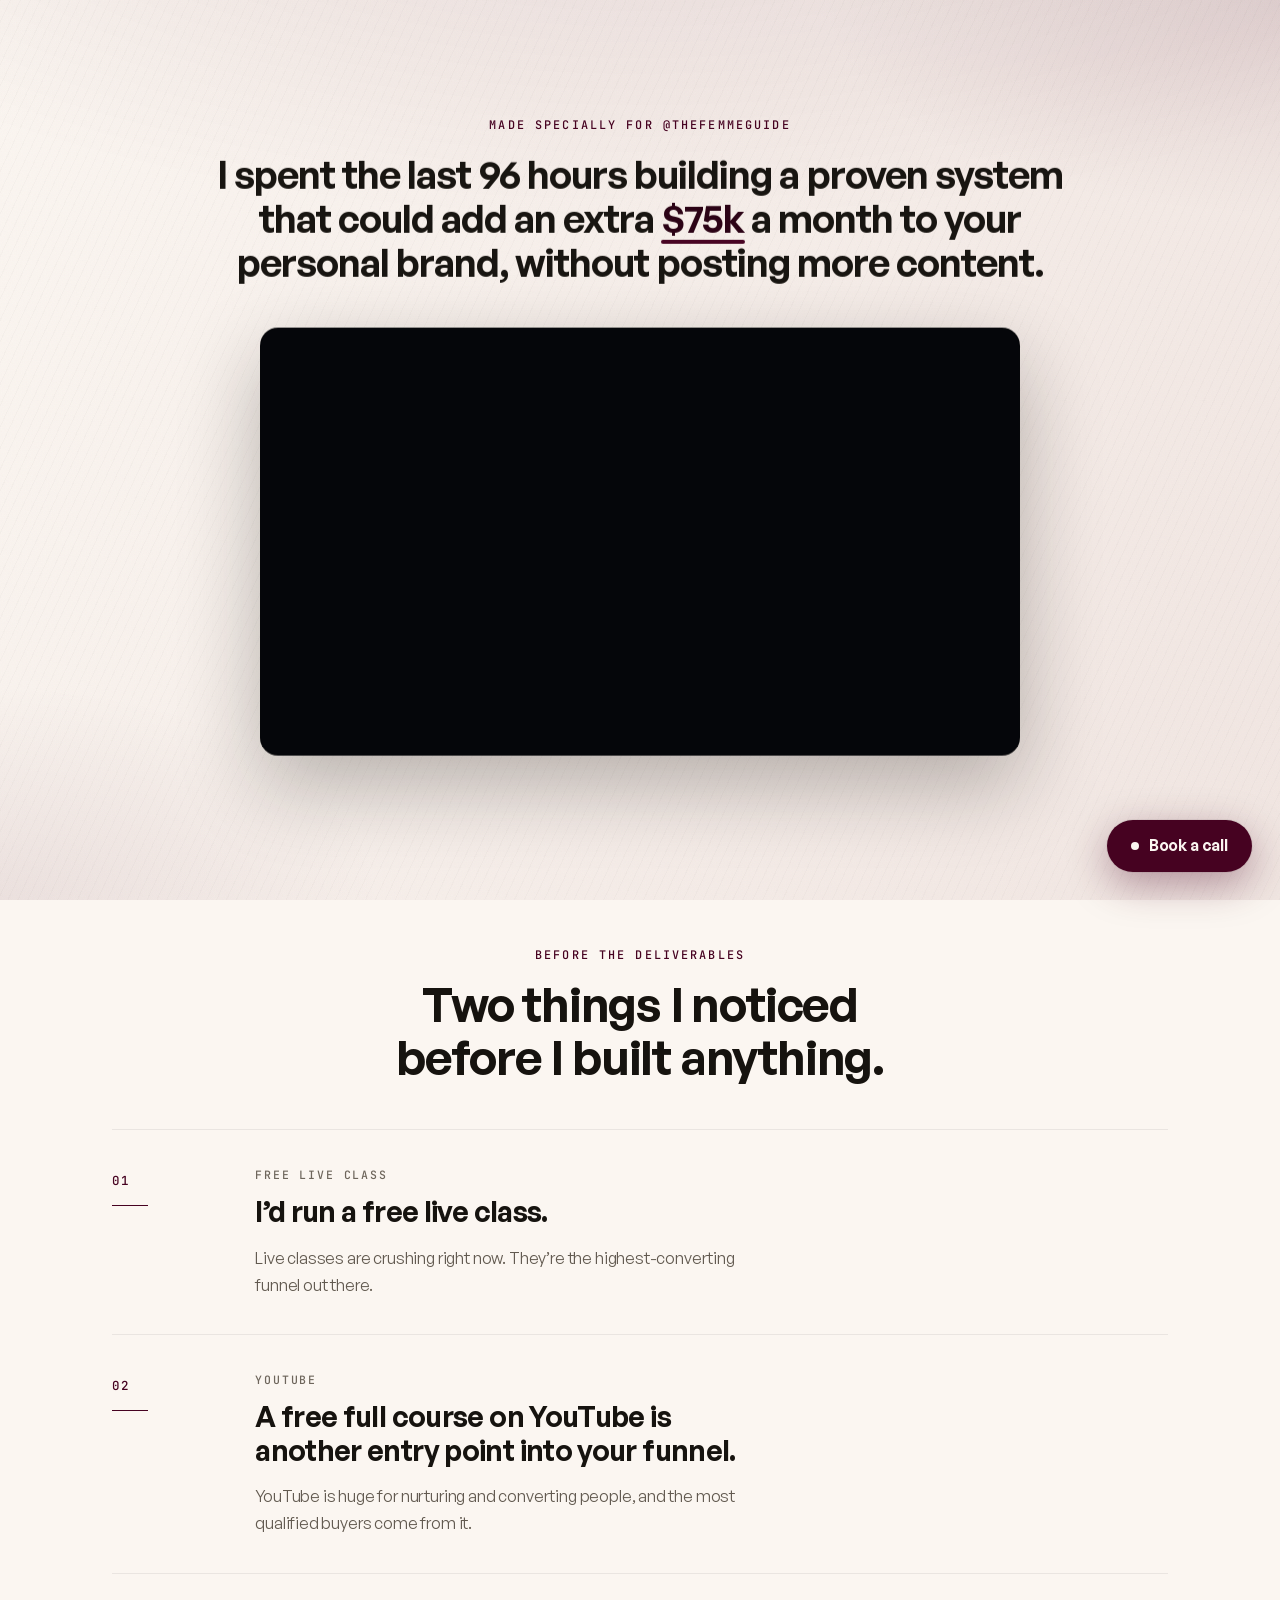
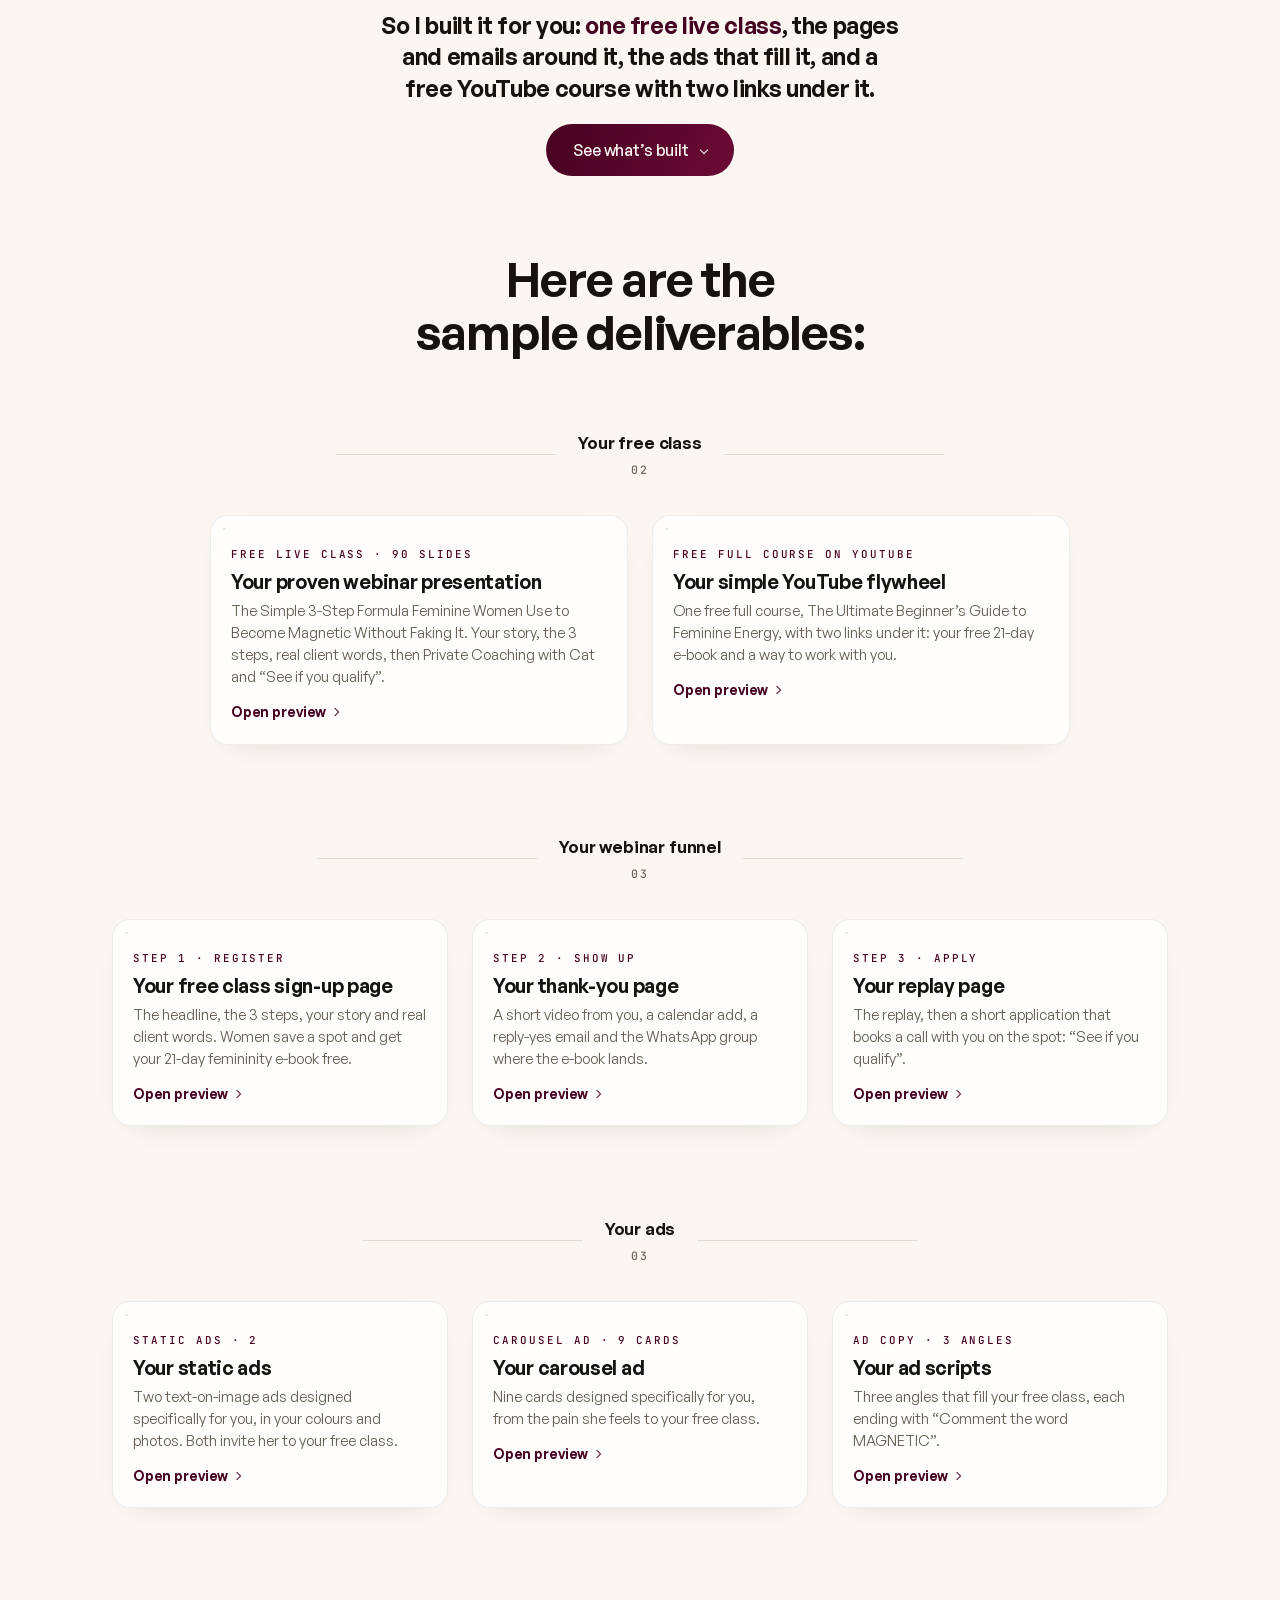
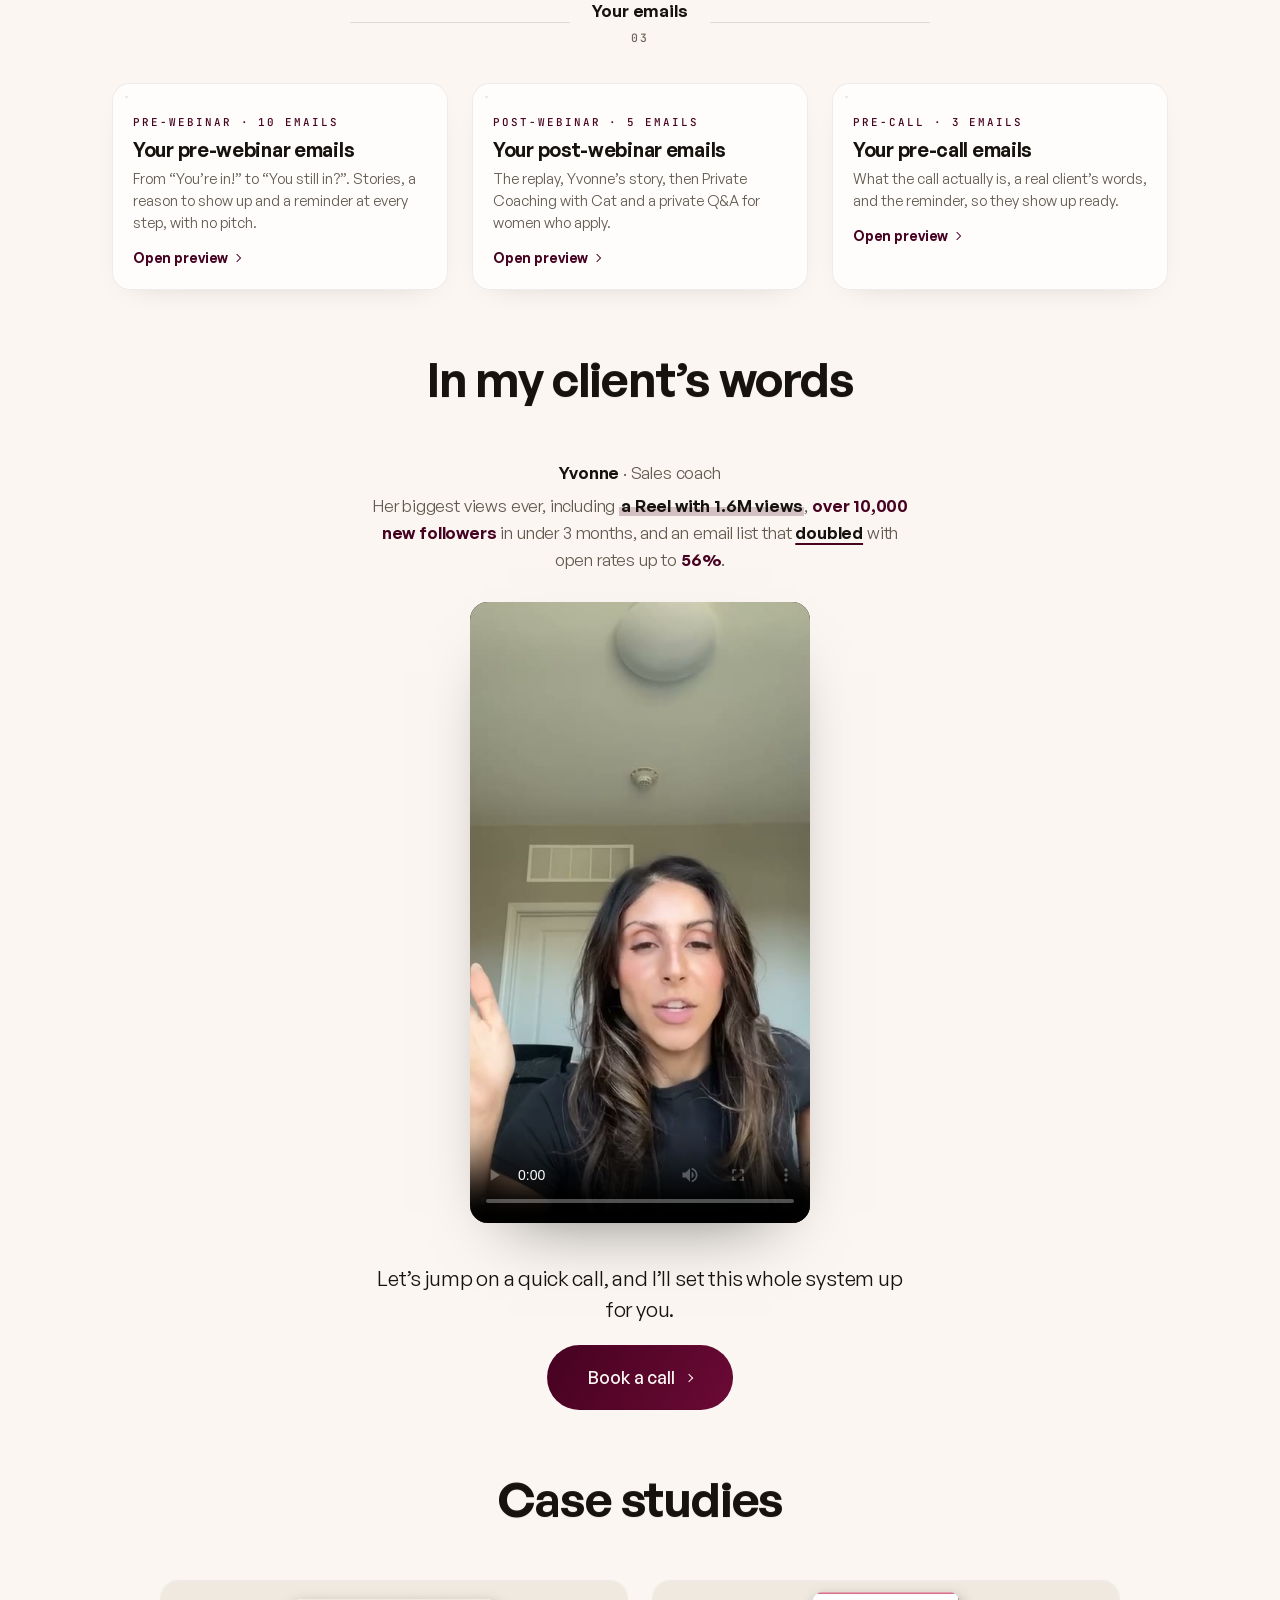
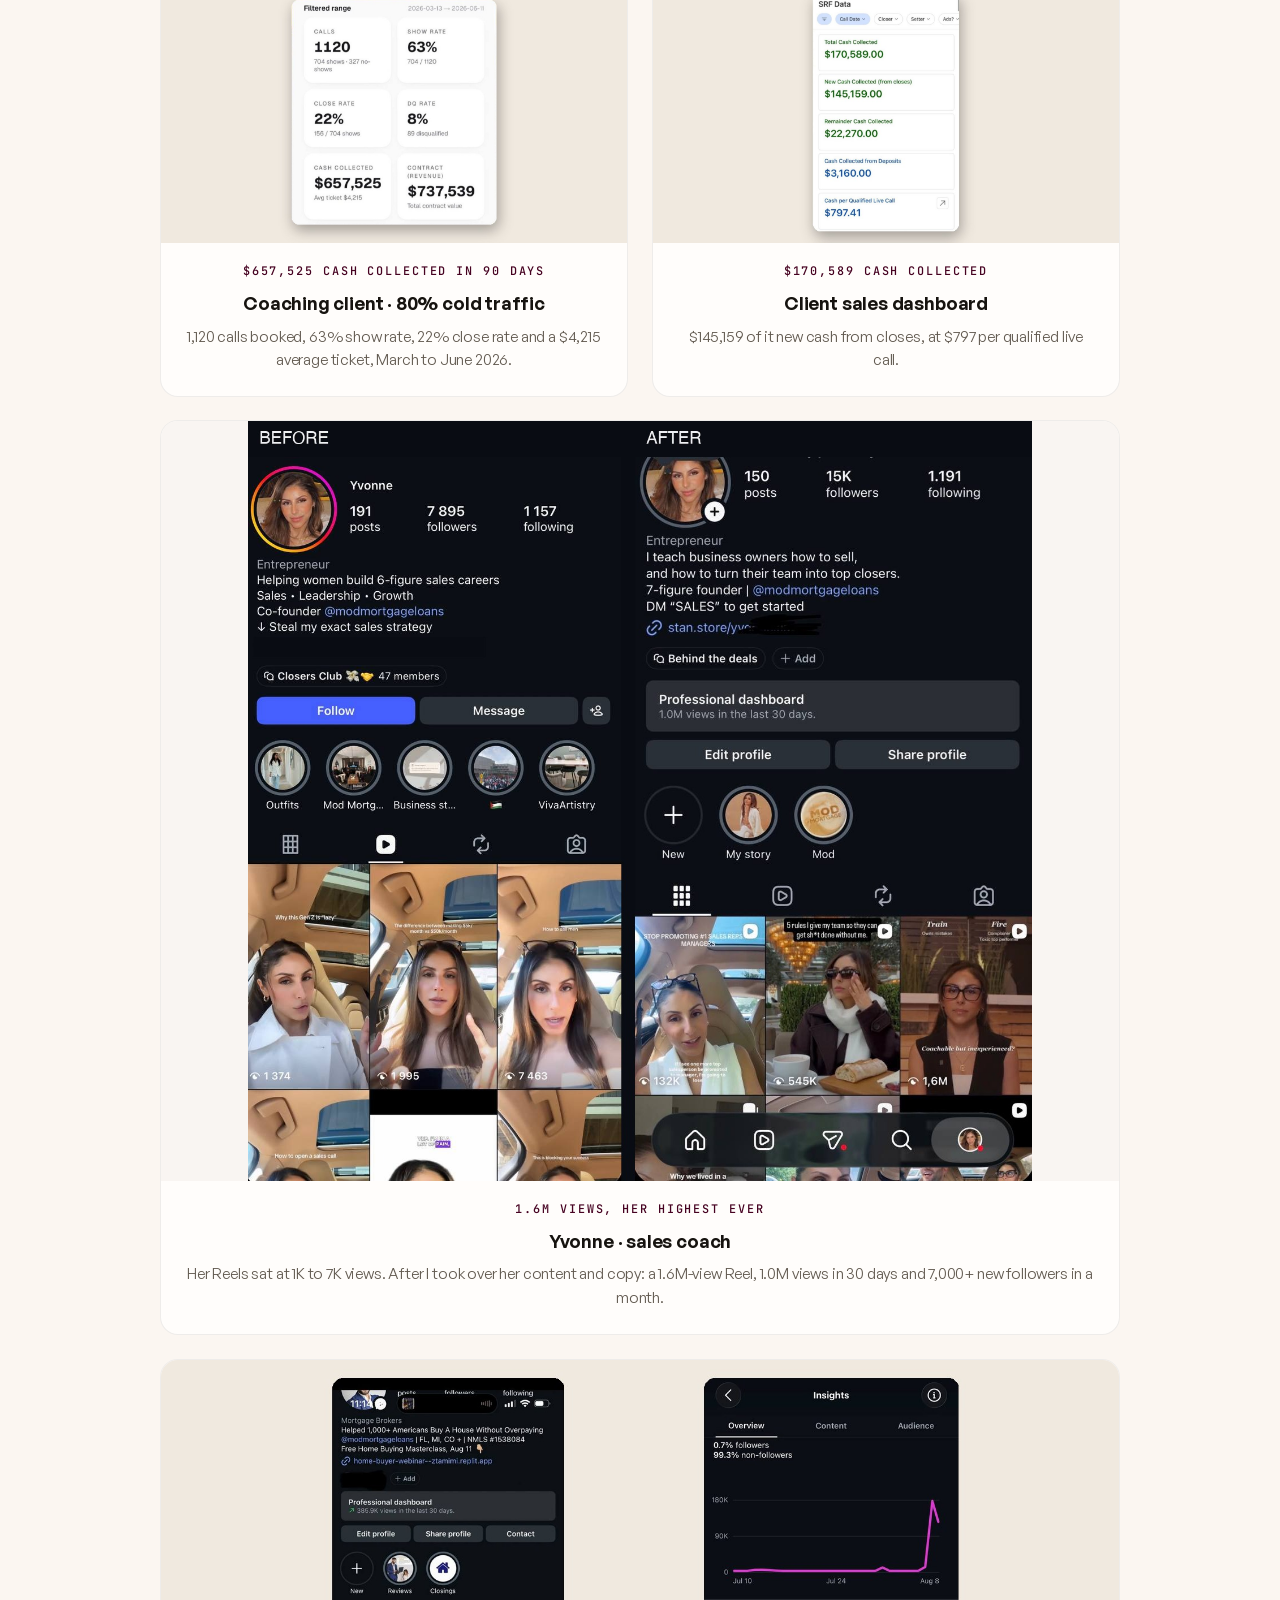
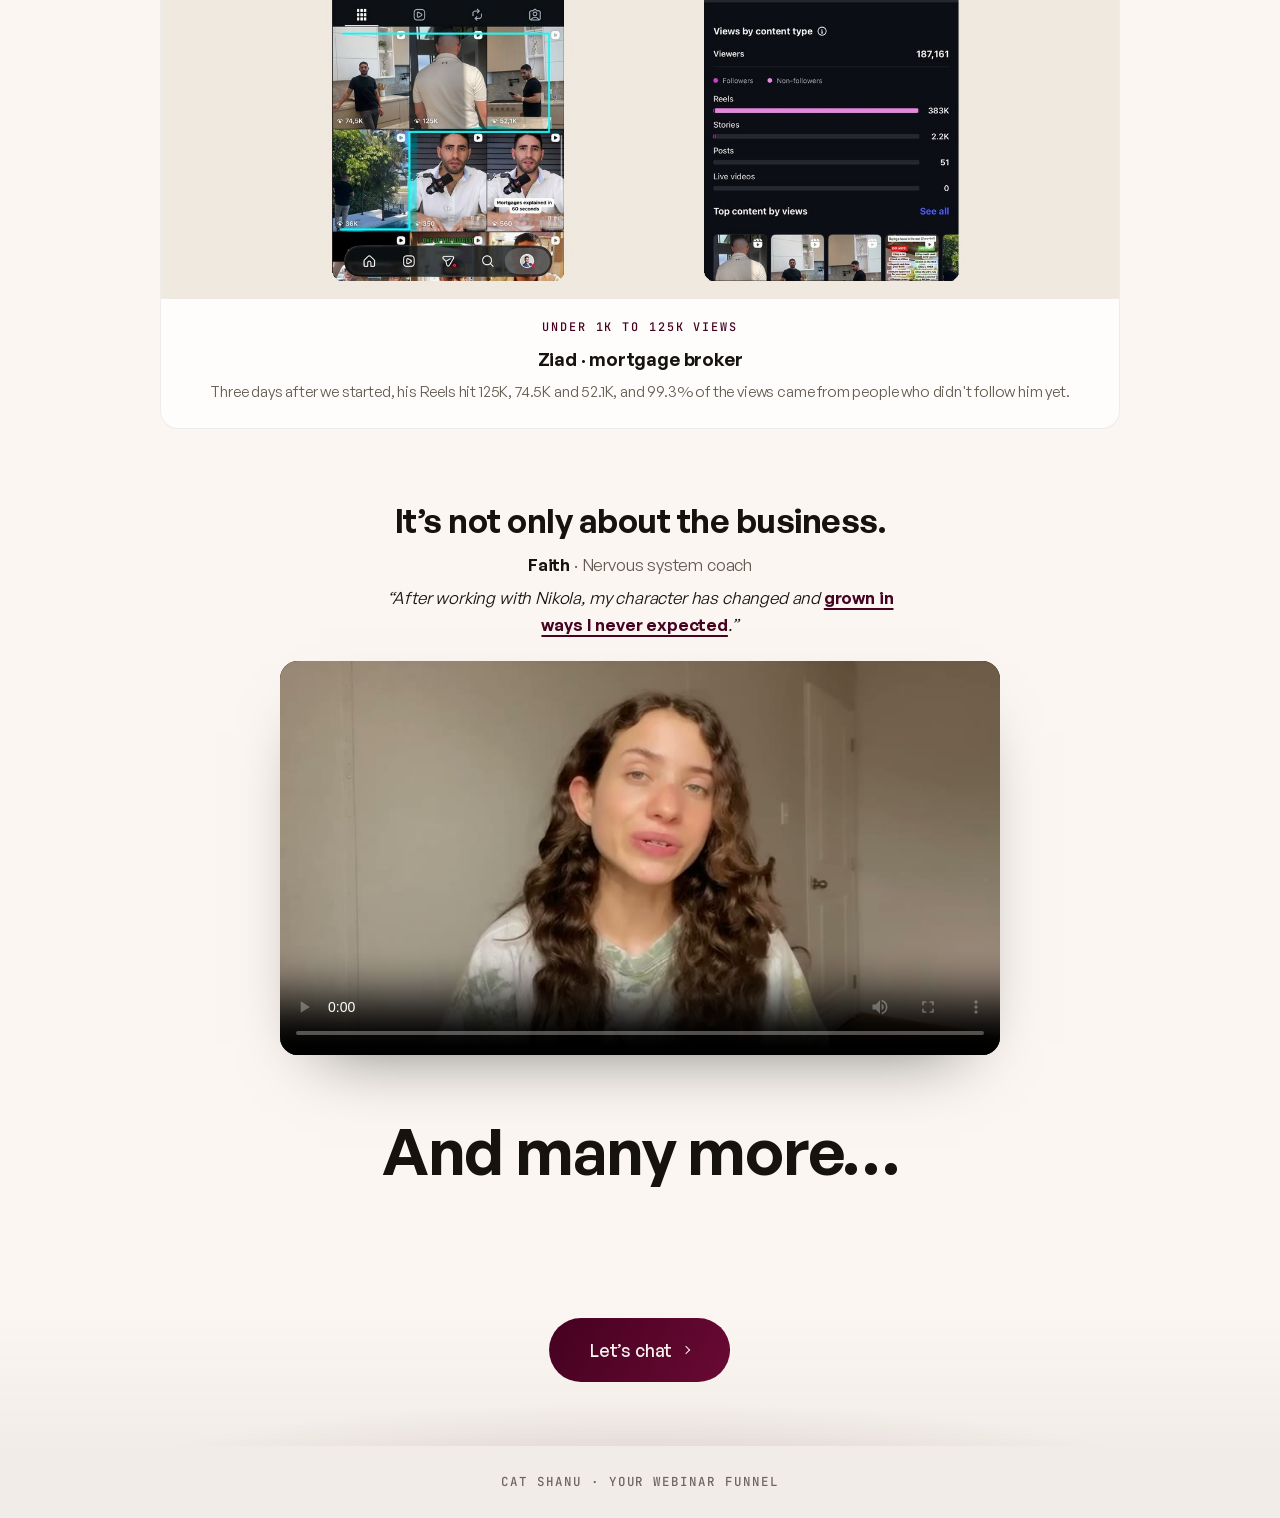
==== commit b8de153c: "Refresh stale card thumbnails Co-Authored-By: Claude Opus 5.5 <noreply@anthropic.com>" ====
--- a/index.html
+++ b/index.html
@@ -188,11 +188,11 @@
           </div>
           <div class="grid grid--3">
             <button class="pcard reveal" data-title="Your free class sign-up page" data-embed="register/?v=20">
-              <span class="thumb"><span class="thumb__bar"><i></i><i></i><i></i><span class="thumb__url">thefemmeguide.mykajabi.com/free-class</span></span><img class="thumb__img" src="assets/img/register-preview.jpg?v=21" alt="Your free class sign-up page preview" loading="lazy" /></span>
+              <span class="thumb"><span class="thumb__bar"><i></i><i></i><i></i><span class="thumb__url">thefemmeguide.mykajabi.com/free-class</span></span><img class="thumb__img" src="assets/img/register-preview.jpg?v=t2138" alt="Your free class sign-up page preview" loading="lazy" /></span>
               <span class="pcard__body"><span><span class="pcard__kicker">Step 1 · Register</span><span class="pcard__title">Your free class sign-up page</span><span class="pcard__desc">The headline, the 3 steps, your story and real client words. Women save a spot and get your 21-day femininity e-book free.</span></span><span class="pcard__link">Open preview <span class="arrow" aria-hidden="true"></span></span></span>
             </button>
             <button class="pcard reveal" data-title="Your thank-you page" data-embed="thank-you/?v=20">
-              <span class="thumb"><span class="thumb__bar"><i></i><i></i><i></i><span class="thumb__url">thefemmeguide.mykajabi.com/youre-in</span></span><img class="thumb__img" src="assets/img/thankyou-preview.jpg?v=21" alt="Your thank-you page preview" loading="lazy" /></span>
+              <span class="thumb"><span class="thumb__bar"><i></i><i></i><i></i><span class="thumb__url">thefemmeguide.mykajabi.com/youre-in</span></span><img class="thumb__img" src="assets/img/thankyou-preview.jpg?v=t2138" alt="Your thank-you page preview" loading="lazy" /></span>
               <span class="pcard__body"><span><span class="pcard__kicker">Step 2 · Show up</span><span class="pcard__title">Your thank-you page</span><span class="pcard__desc">A short video from you, a calendar add, a reply-yes email and the WhatsApp group where the e-book lands.</span></span><span class="pcard__link">Open preview <span class="arrow" aria-hidden="true"></span></span></span>
             </button>
             <button class="pcard reveal" data-title="Your replay page" data-embed="replay/?v=20">
@@ -240,7 +240,7 @@
               <span class="pcard__body"><span><span class="pcard__kicker">Post-webinar · 5 emails</span><span class="pcard__title">Your post-webinar emails</span><span class="pcard__desc">The replay, Yvonne&rsquo;s story, then Private Coaching with Cat and a private Q&amp;A for women who apply.</span></span><span class="pcard__link">Open preview <span class="arrow" aria-hidden="true"></span></span></span>
             </button>
             <button class="pcard reveal" data-title="Your pre-call emails" data-embed="pre-call/?v=20" data-noanim>
-              <span class="thumb"><span class="thumb__bar"><i></i><i></i><i></i><span class="thumb__url">3 emails · booked to call</span></span><img class="thumb__img" src="assets/img/emails-call-preview.jpg?v=21" alt="Your pre-call emails preview" loading="lazy" /></span>
+              <span class="thumb"><span class="thumb__bar"><i></i><i></i><i></i><span class="thumb__url">3 emails · booked to call</span></span><img class="thumb__img" src="assets/img/emails-call-preview.jpg?v=t2138" alt="Your pre-call emails preview" loading="lazy" /></span>
               <span class="pcard__body"><span><span class="pcard__kicker">Pre-call · 3 emails</span><span class="pcard__title">Your pre-call emails</span><span class="pcard__desc">What the call actually is, a real client&rsquo;s words, and the reminder, so they show up ready.</span></span><span class="pcard__link">Open preview <span class="arrow" aria-hidden="true"></span></span></span>
             </button>
           </div>
